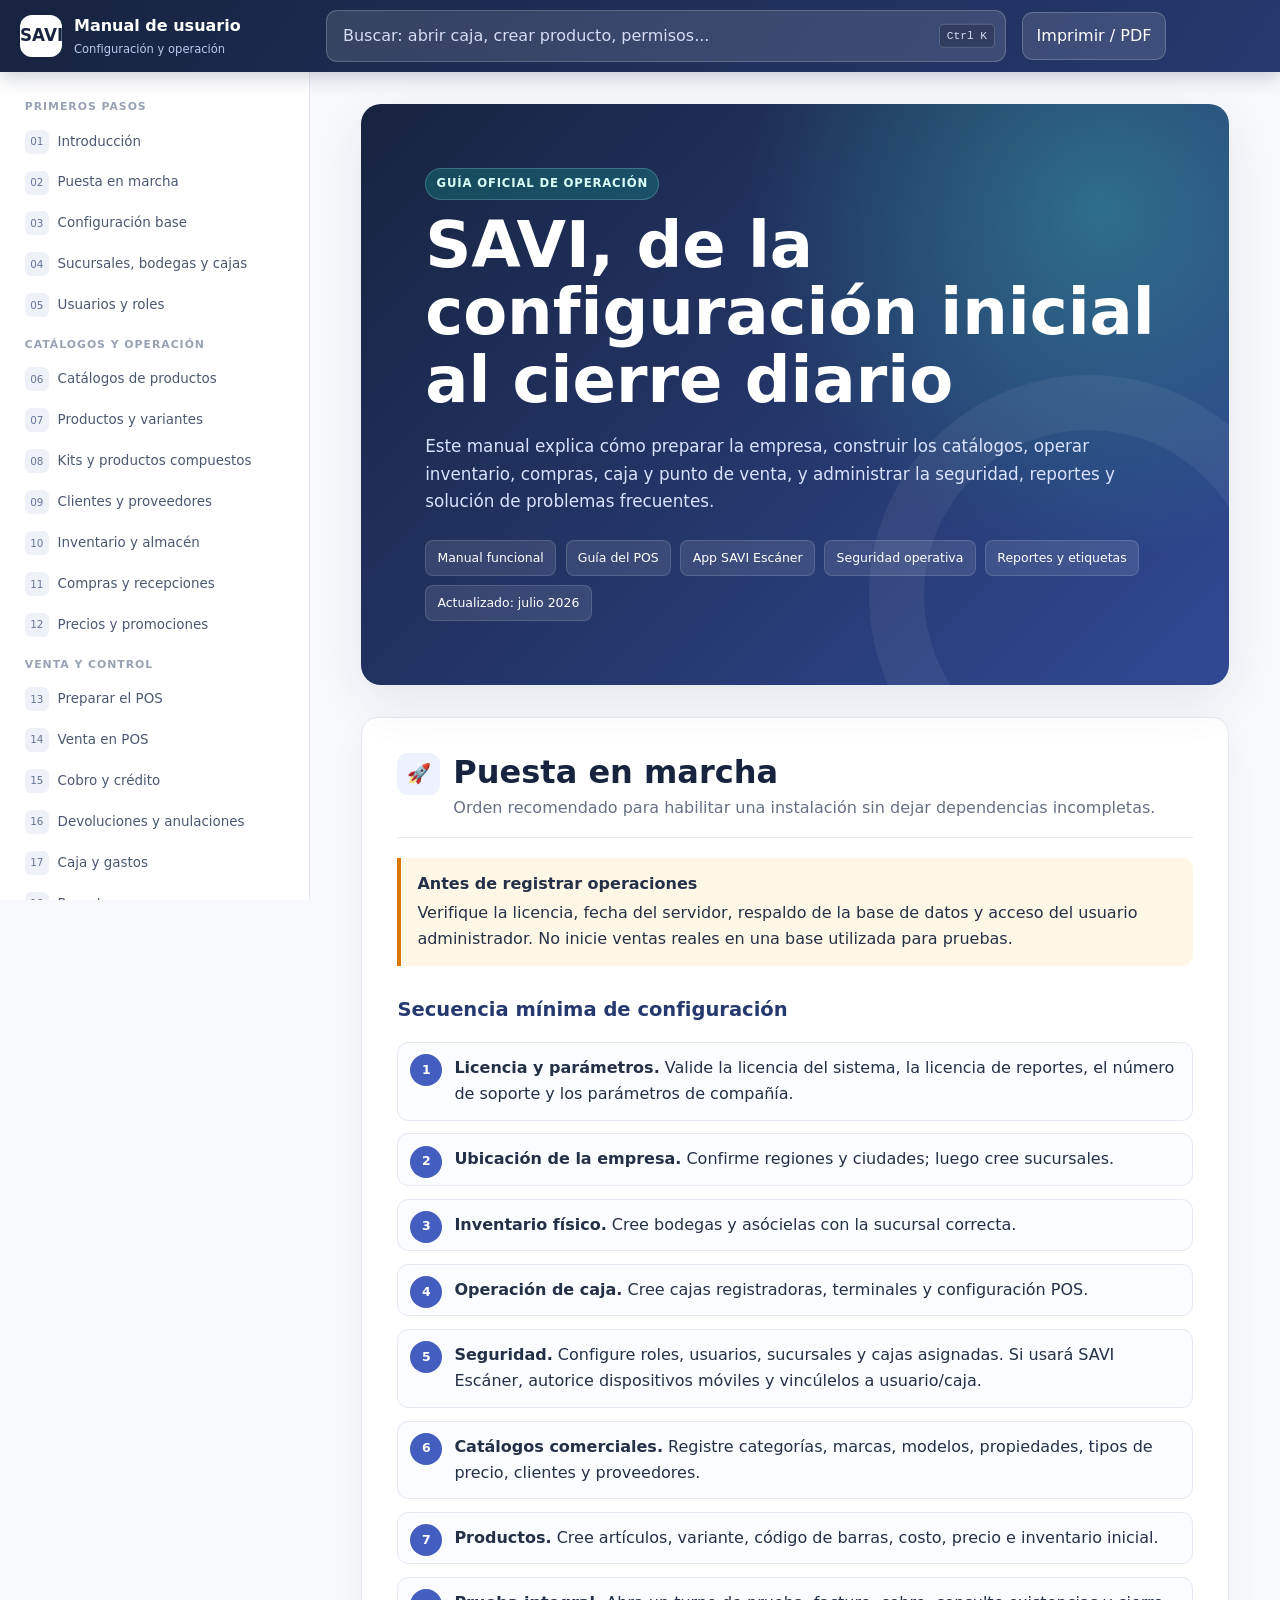
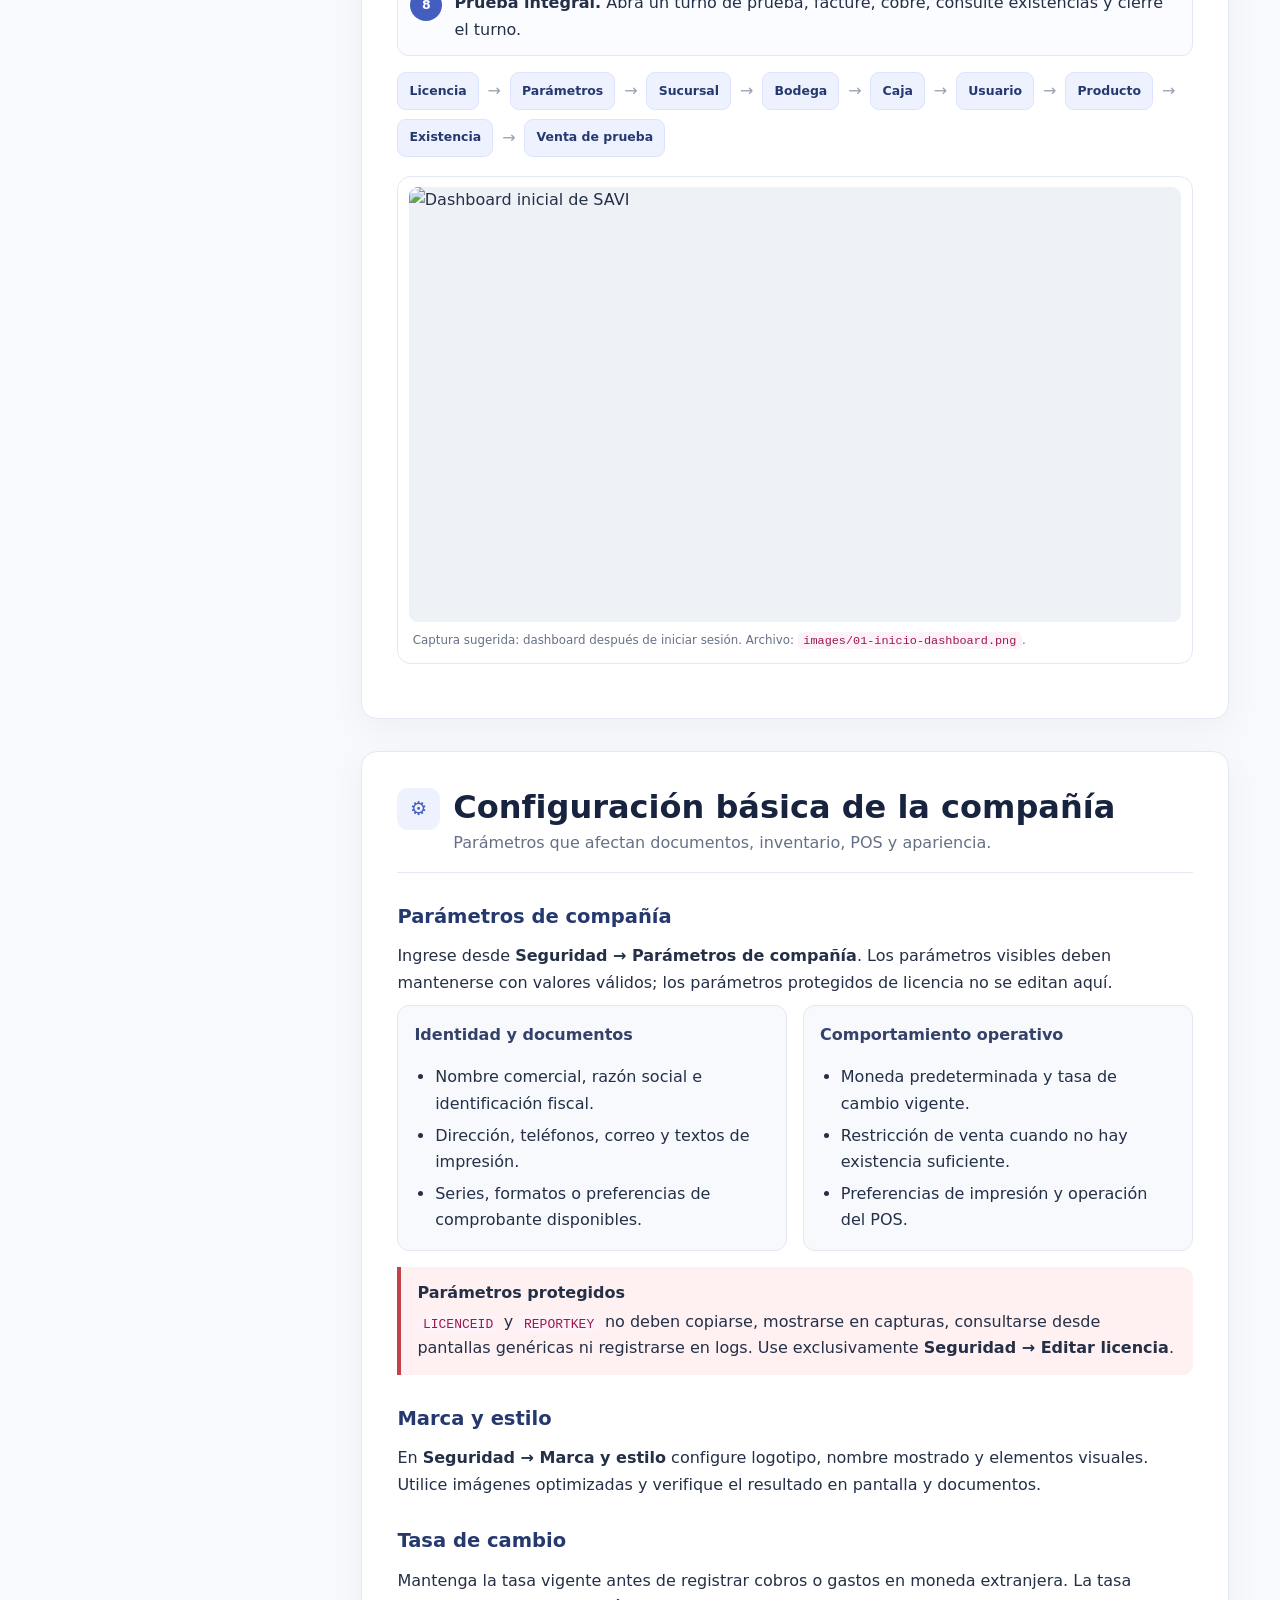
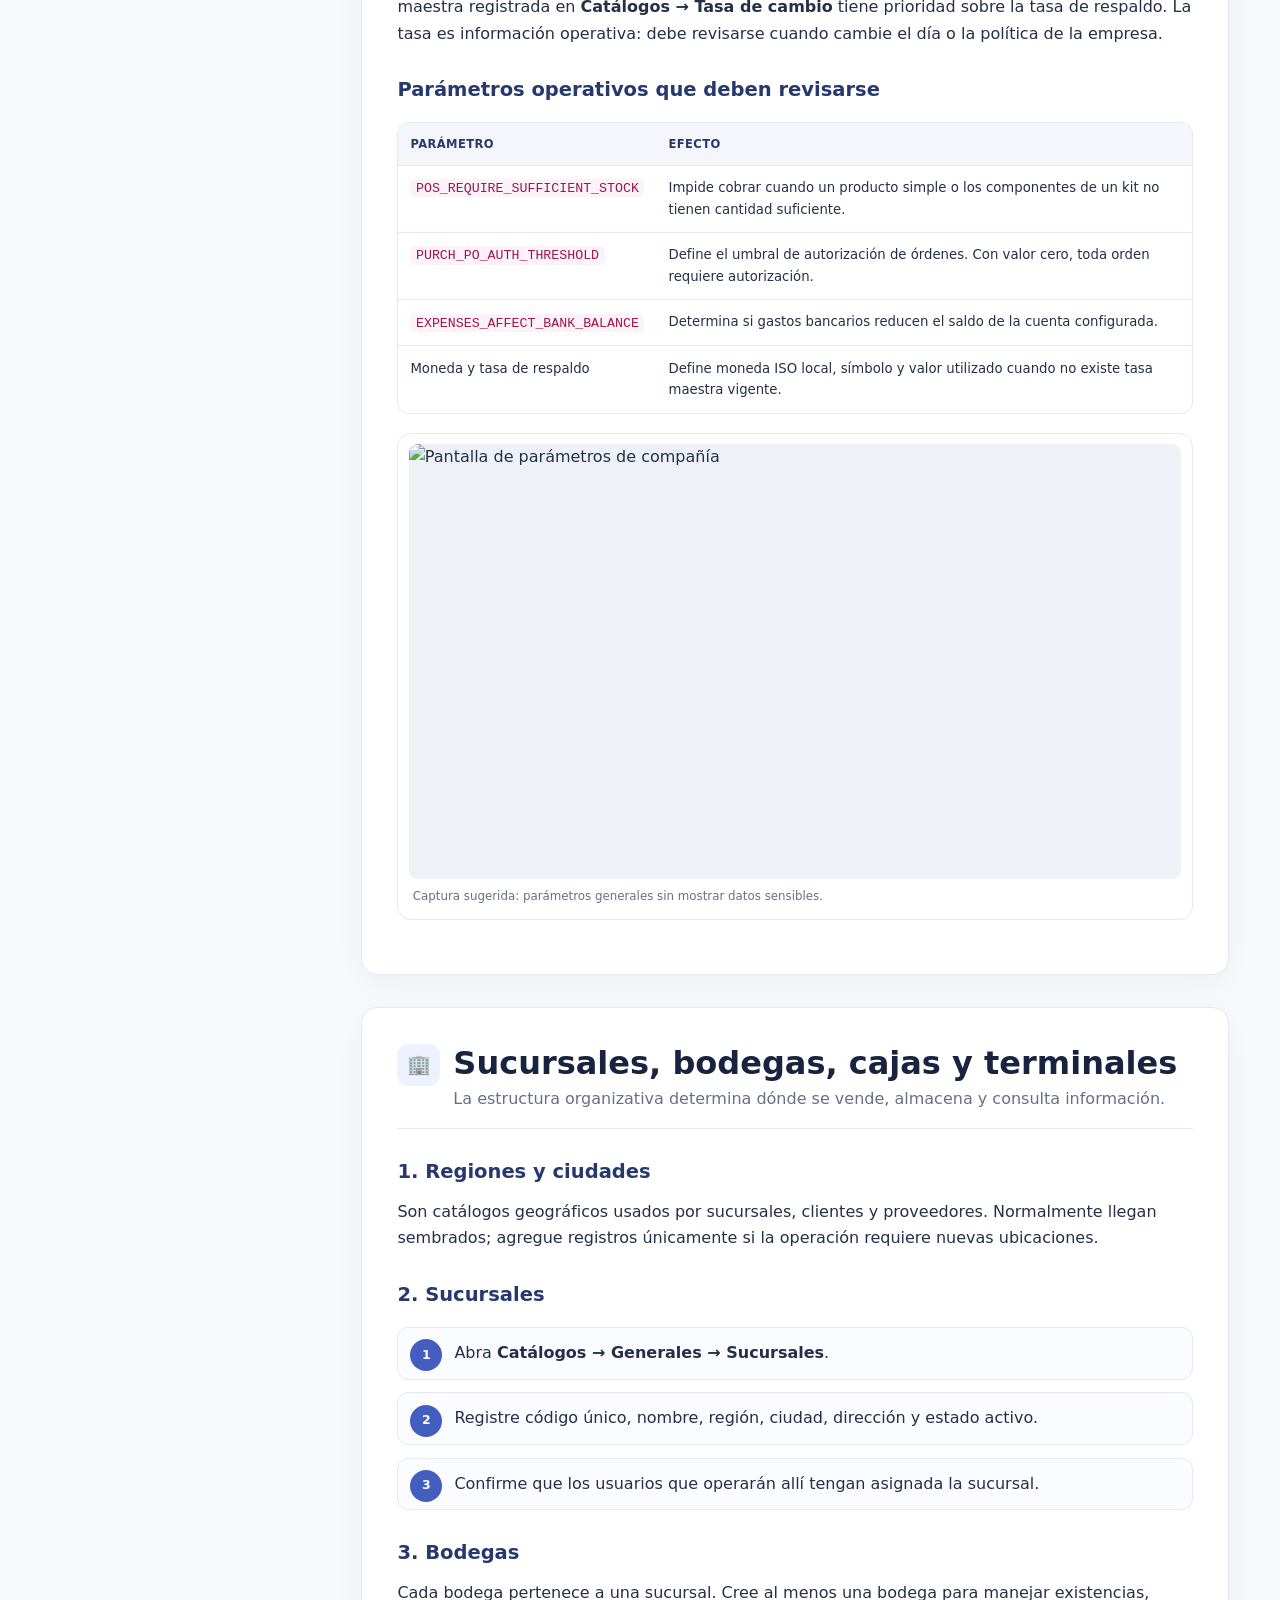
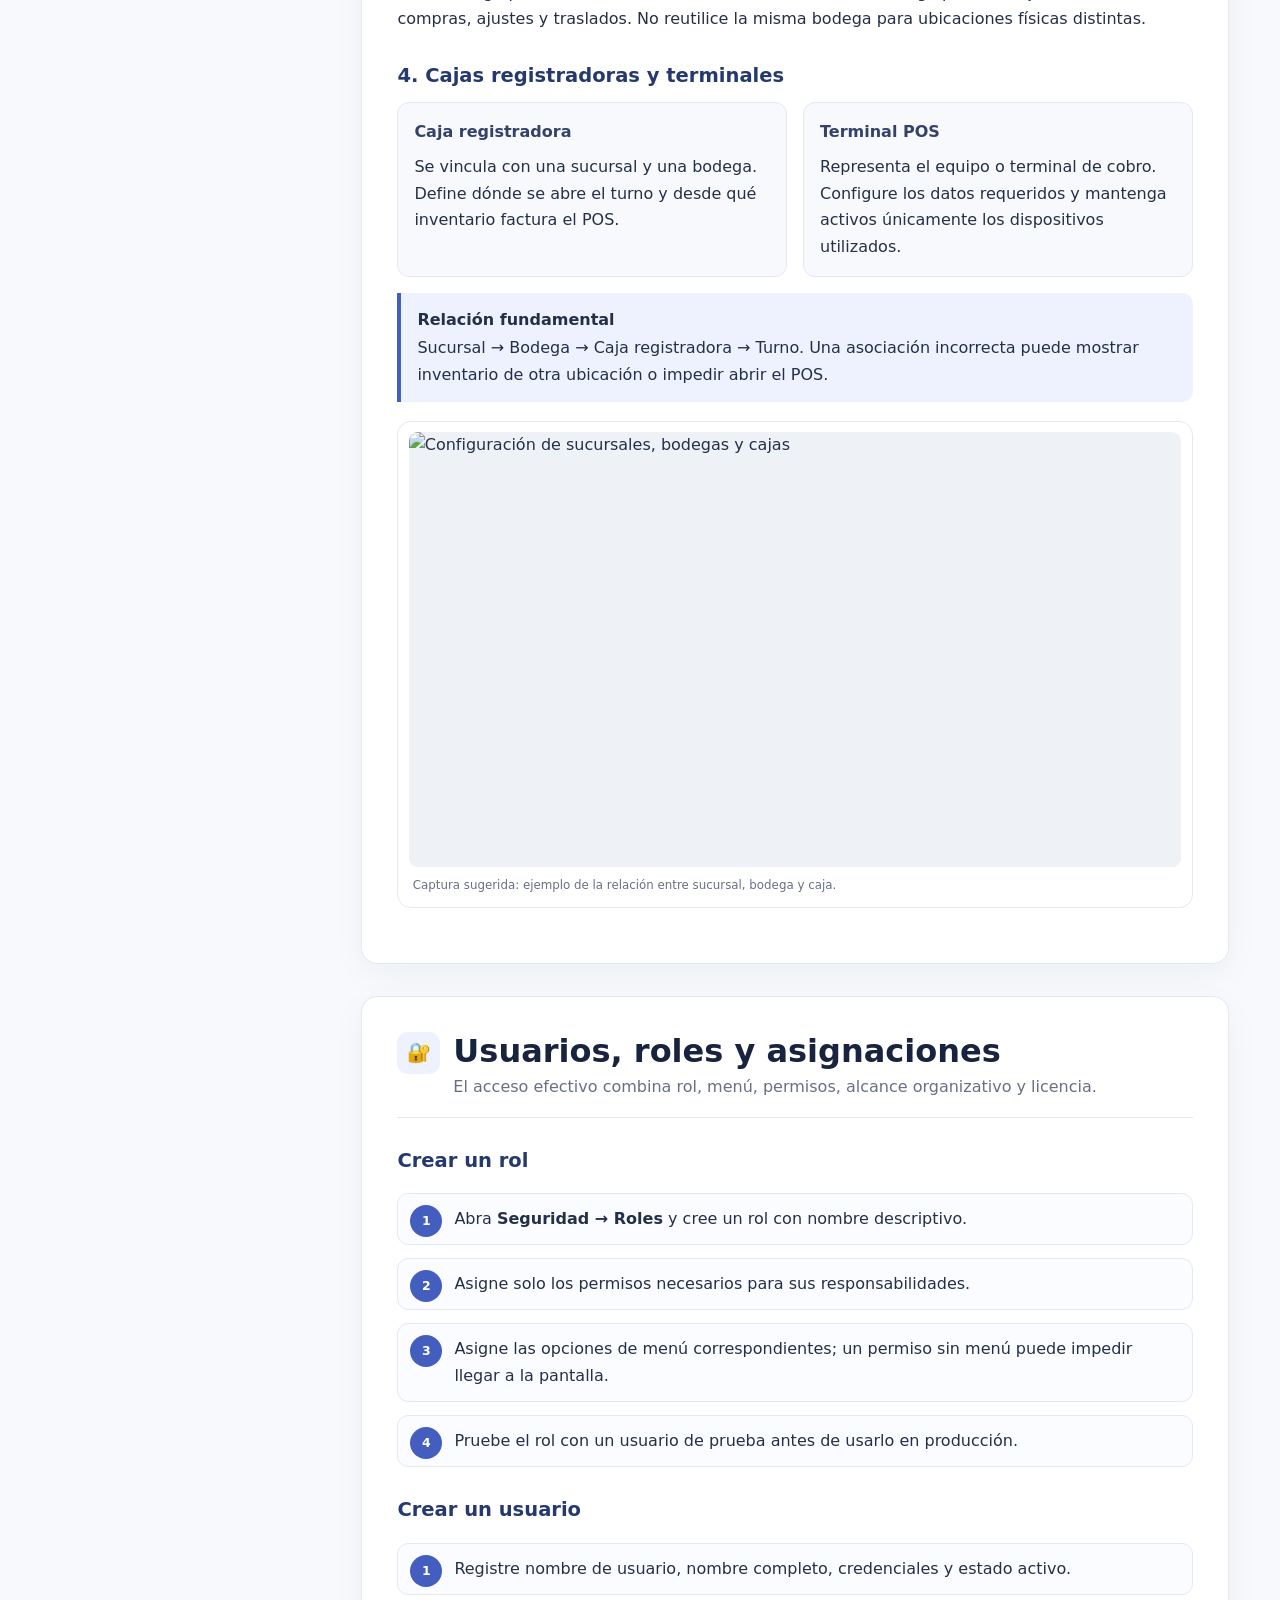
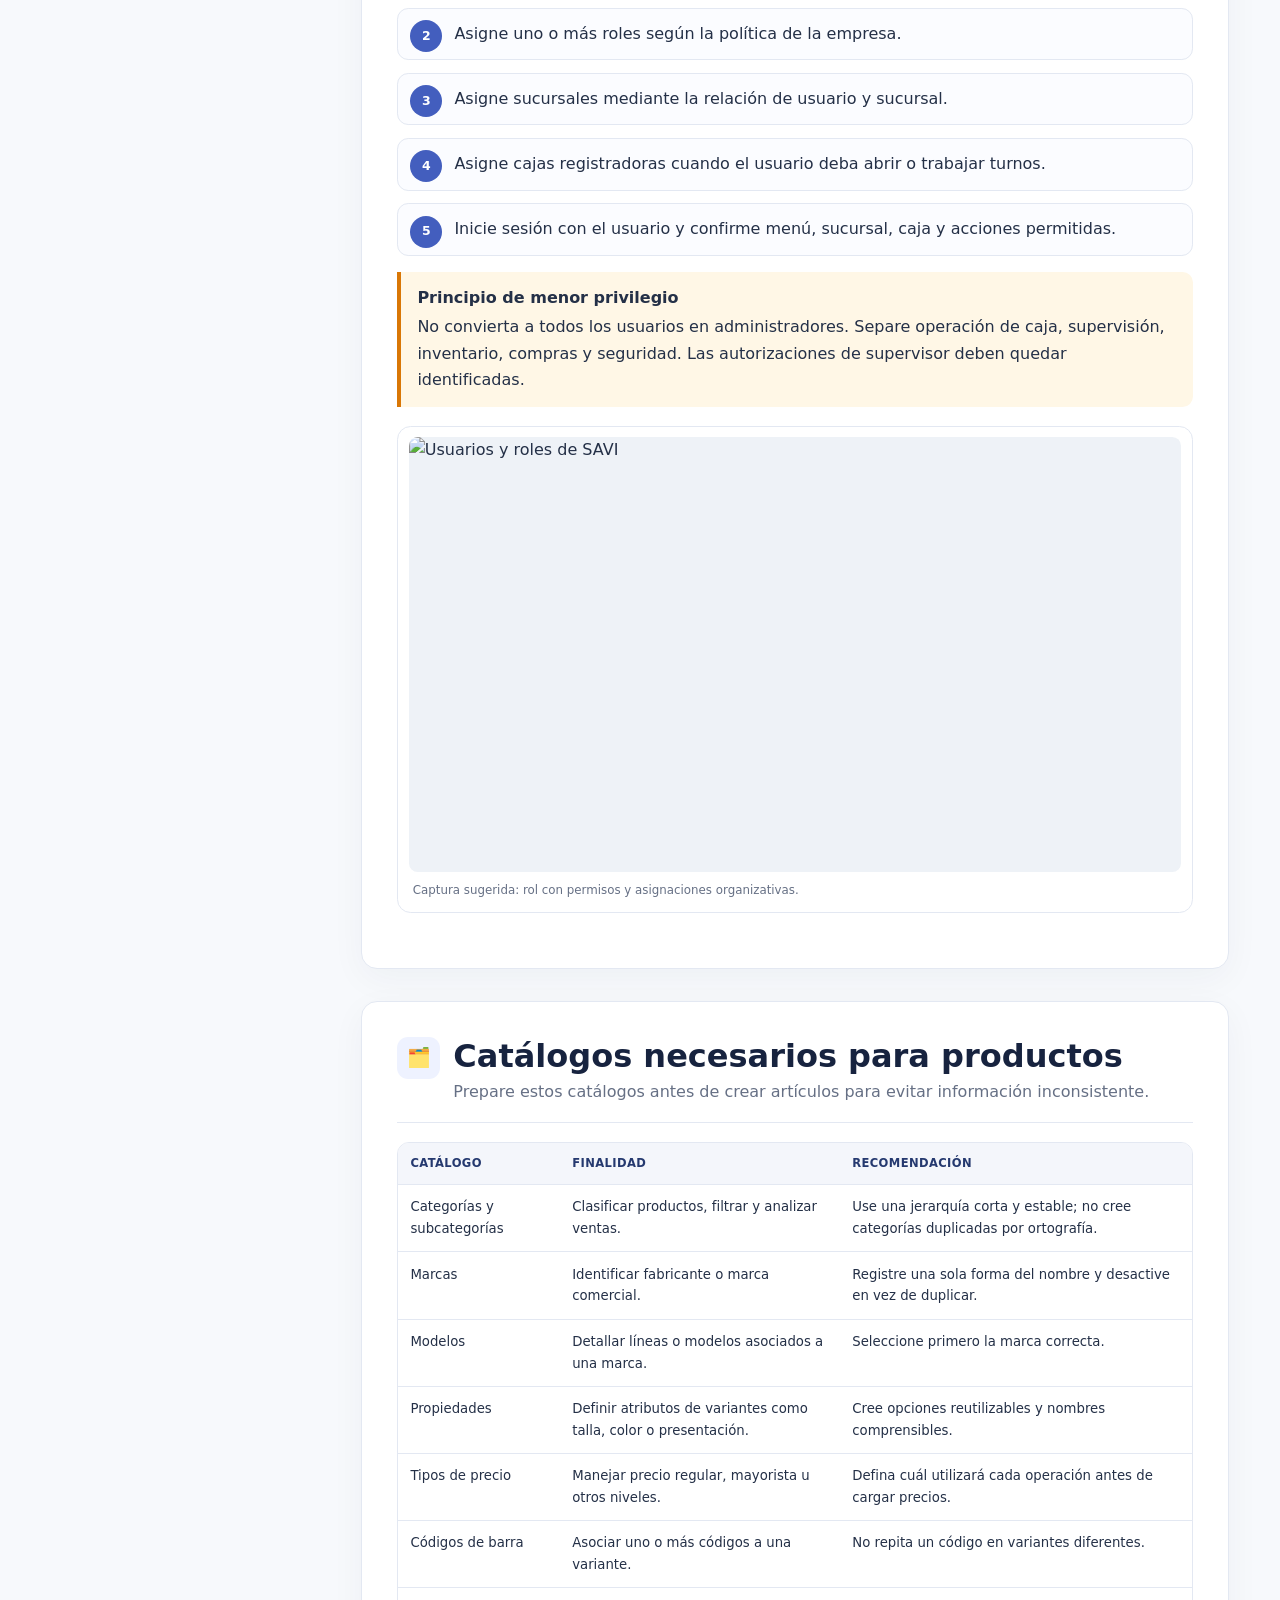
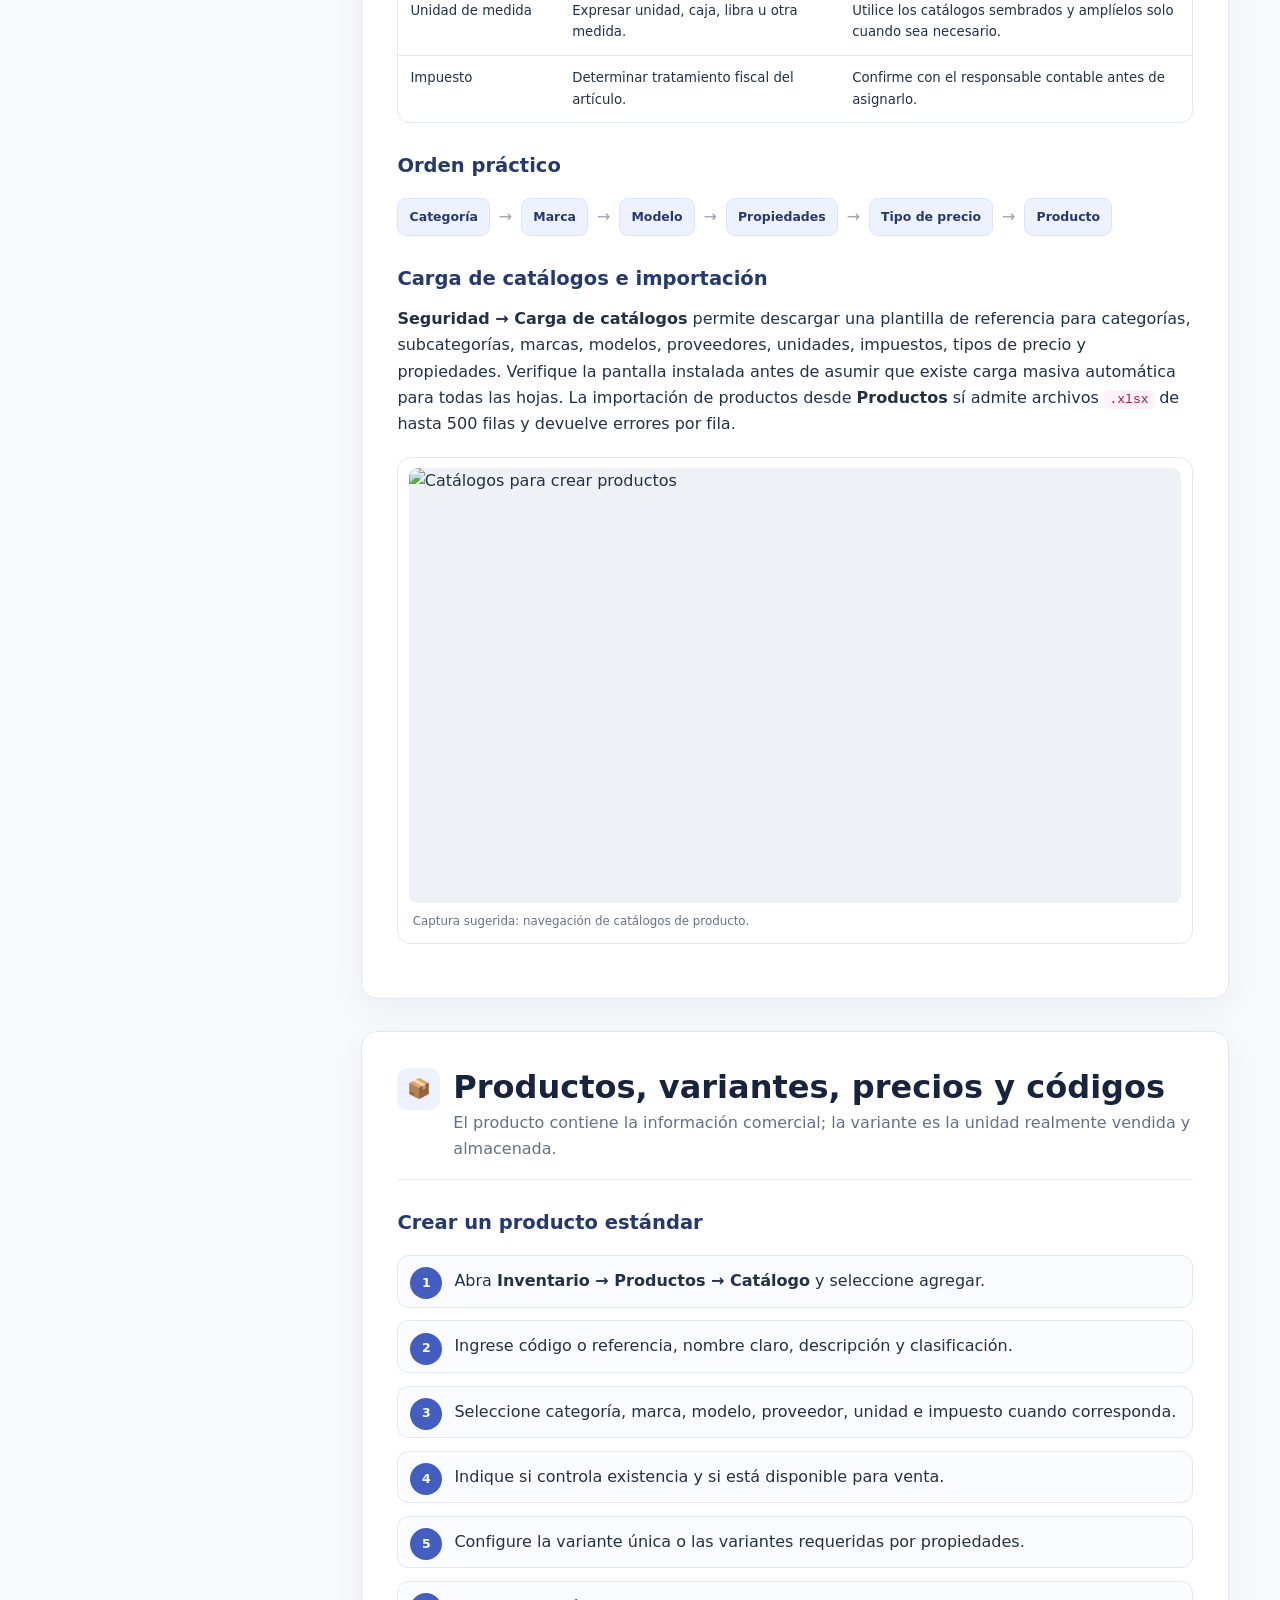
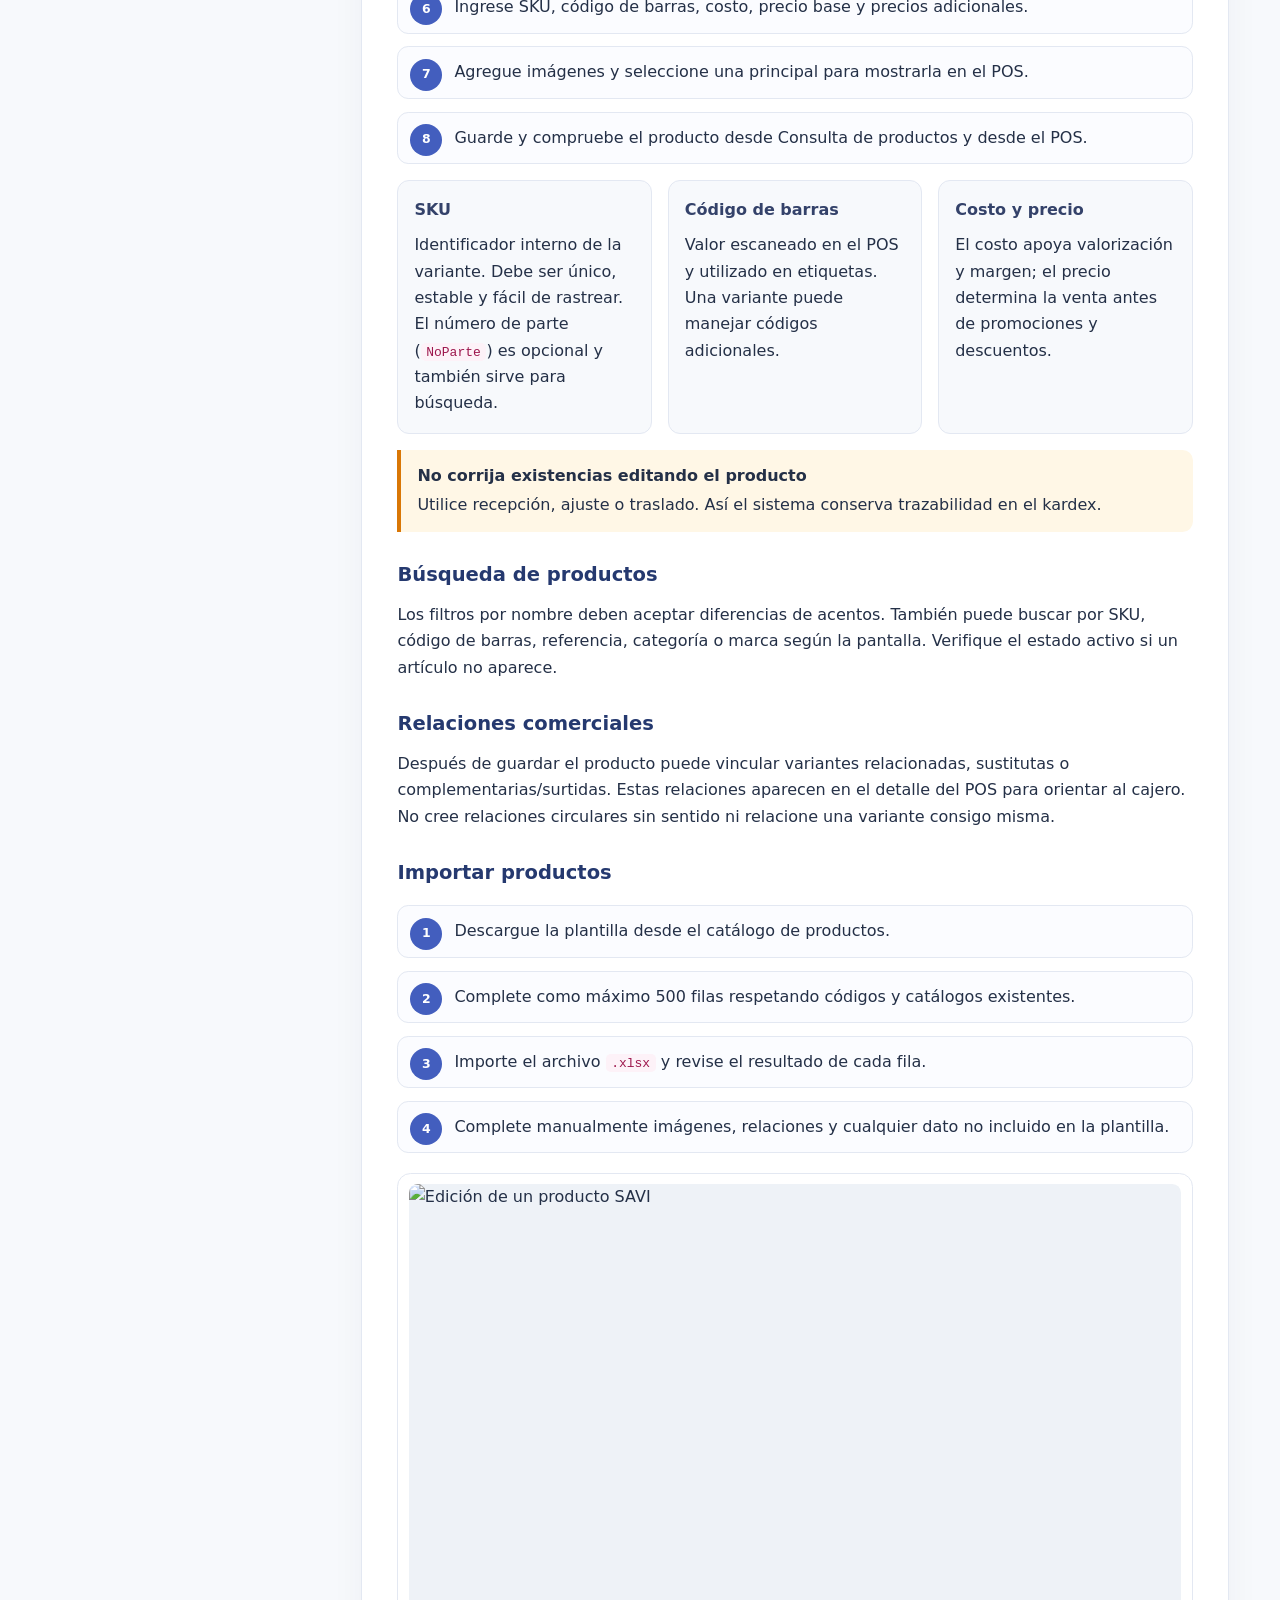
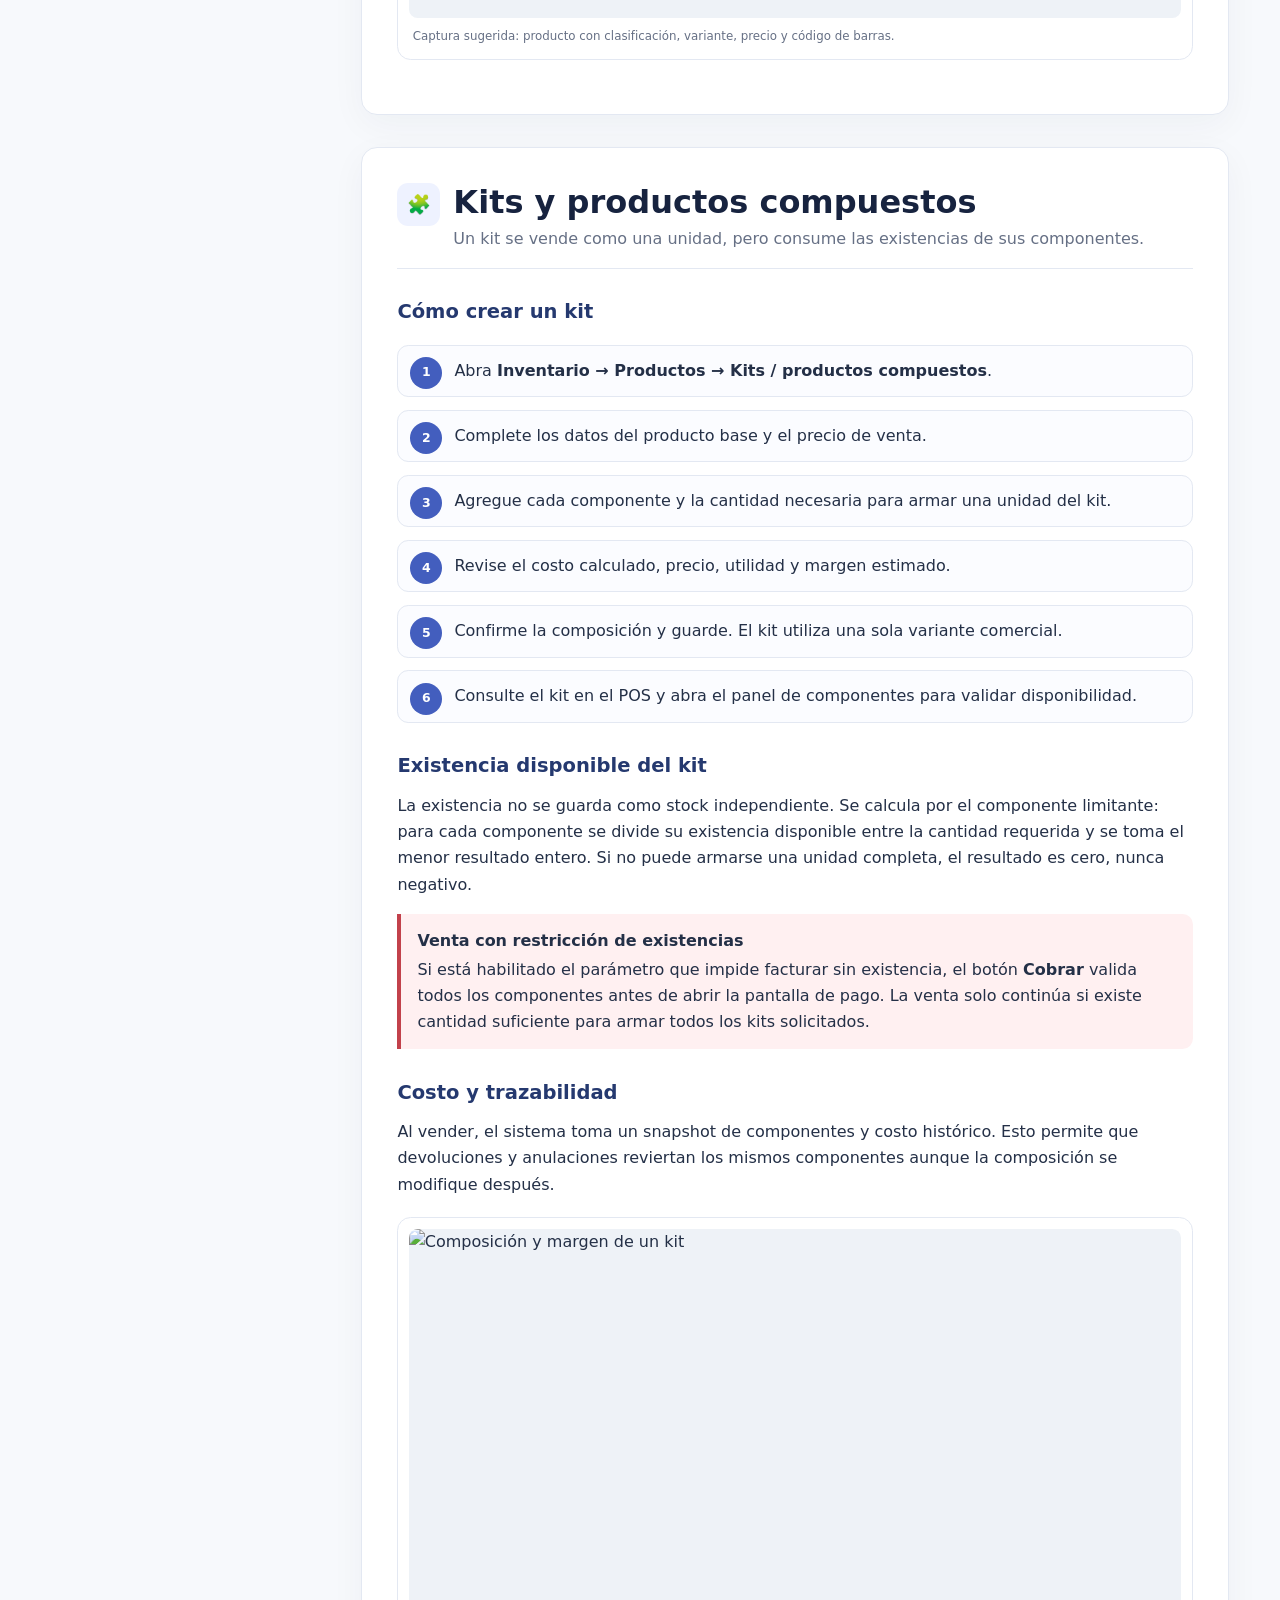
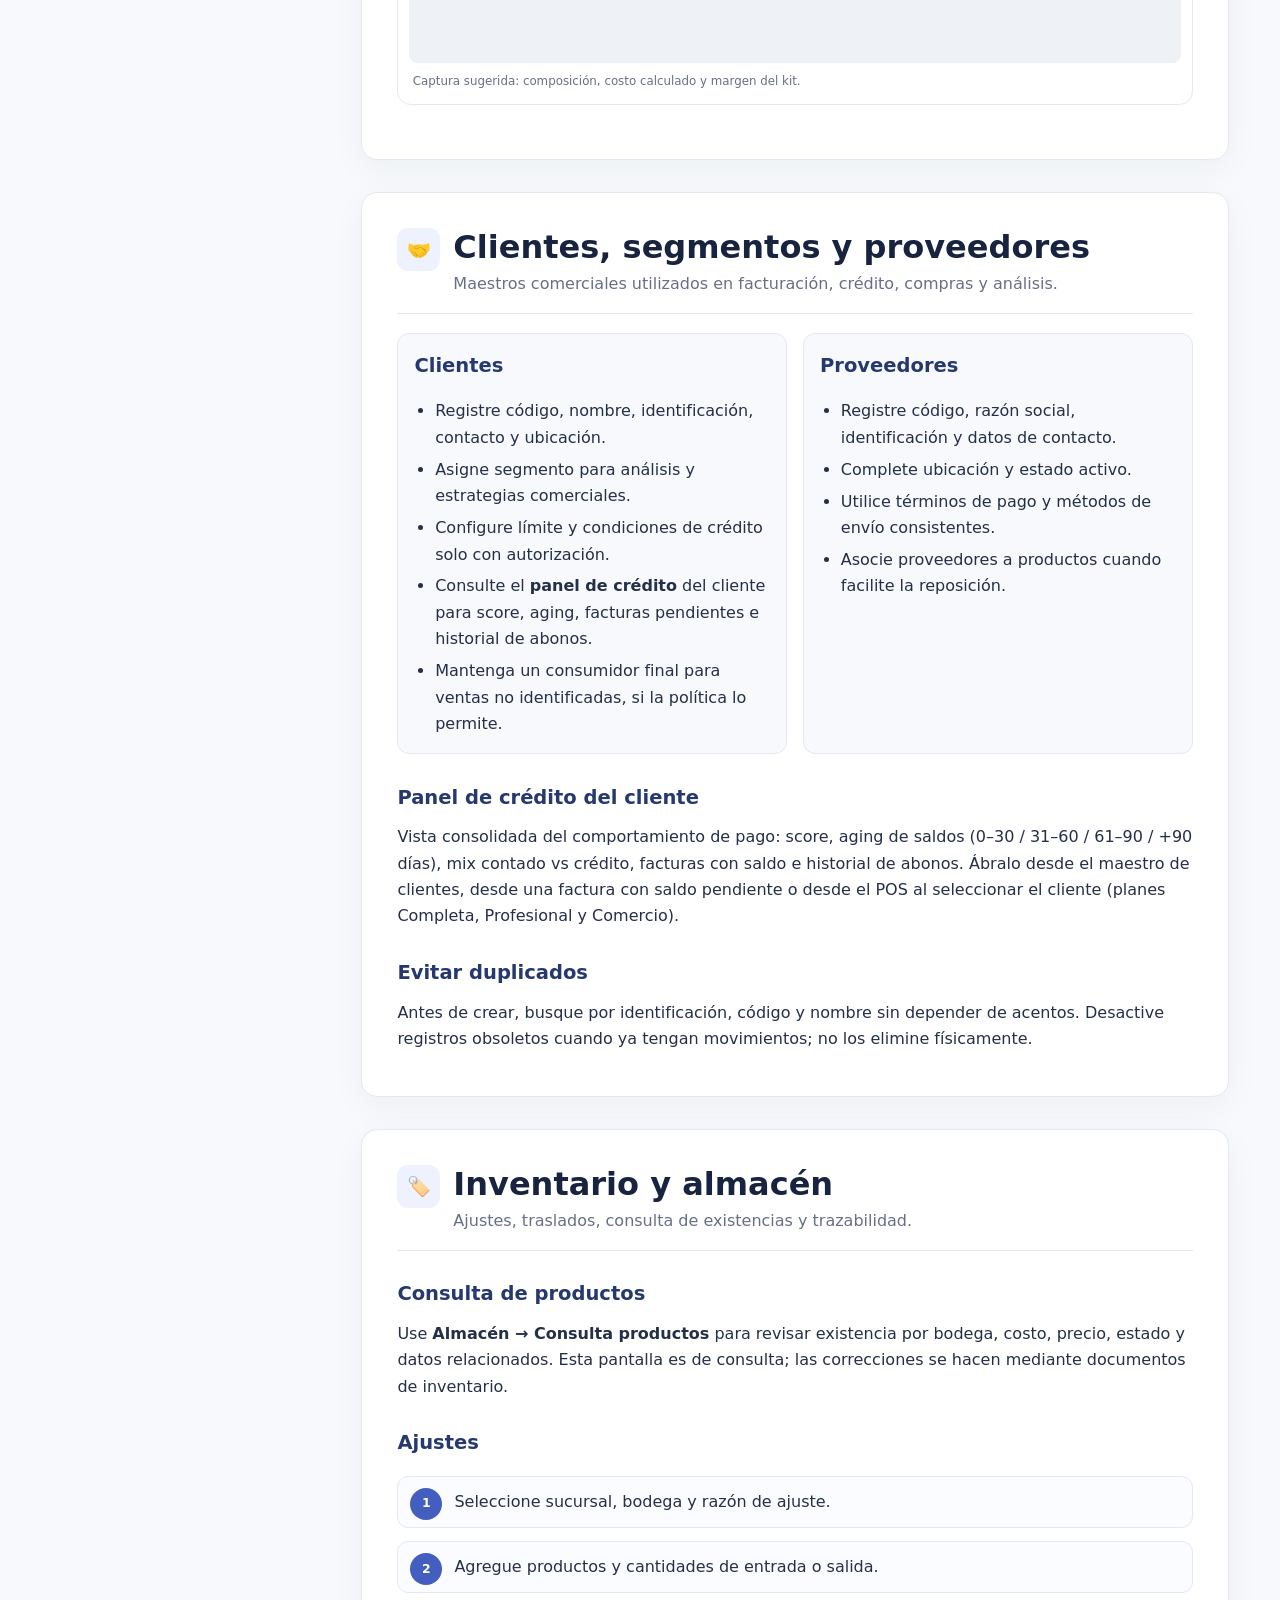
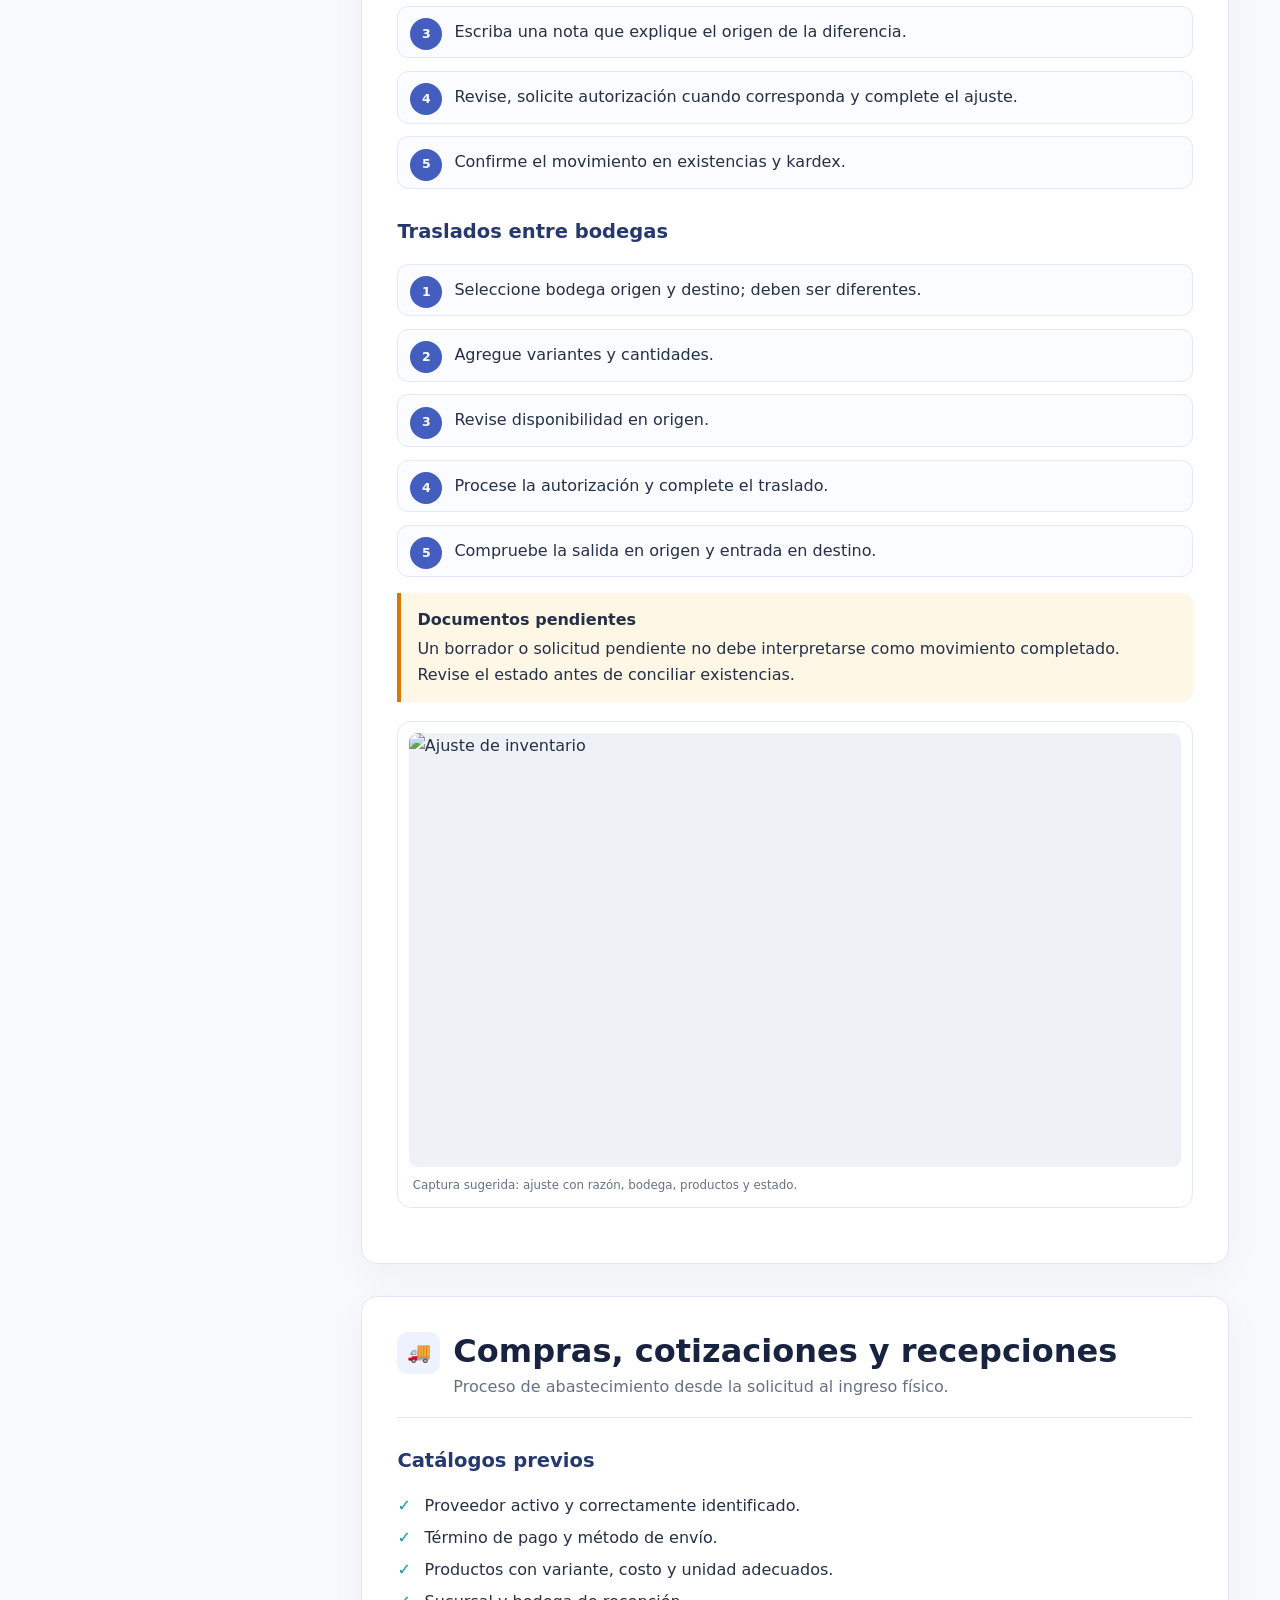
==== Help/index.html @ bc1acef1 "Add files via upload" ====
<!doctype html>
<html lang="es">
<head>
    <meta charset="utf-8">
    <meta name="viewport" content="width=device-width, initial-scale=1">
    <meta name="description" content="Manual de usuario del sistema SAVI">
    <title>Manual de usuario SAVI</title>
    <link rel="stylesheet" href="styles.css">
</head>
<body data-manual-mode="client">
    <header class="topbar">
        <button class="menu-toggle" id="menuToggle" type="button" aria-label="Abrir navegación">☰</button>
        <div class="brand">
            <span class="brand-mark">SAVI</span>
            <span class="brand-copy">
                <strong>Manual de usuario</strong>
                <small>Configuración y operación</small>
            </span>
        </div>
        <label class="search">
            <span class="sr-only"></span>
            <input id="manualSearch" type="search" placeholder="Buscar: abrir caja, crear producto, permisos..." autocomplete="off">
            <kbd>Ctrl K</kbd>
        </label>
        <button class="print-button" id="printManual" type="button">Imprimir / PDF</button>
    </header>

    <div class="layout">
        <aside class="sidebar" aria-label="Contenido del manual">
            <div class="sidebar-title">Primeros pasos</div>
            <a class="nav-link active" href="#inicio"><span class="number">01</span>Introducción</a>
            <a class="nav-link" href="#puesta-en-marcha"><span class="number">02</span>Puesta en marcha</a>
            <a class="nav-link" href="#configuracion-base"><span class="number">03</span>Configuración base</a>
            <a class="nav-link" href="#estructura-empresa"><span class="number">04</span>Sucursales, bodegas y cajas</a>
            <a class="nav-link" href="#seguridad-operativa"><span class="number">05</span>Usuarios y roles</a>

            <div class="sidebar-title">Catálogos y operación</div>
            <a class="nav-link" href="#catalogos-productos"><span class="number">06</span>Catálogos de productos</a>
            <a class="nav-link" href="#productos"><span class="number">07</span>Productos y variantes</a>
            <a class="nav-link" href="#kits"><span class="number">08</span>Kits y productos compuestos</a>
            <a class="nav-link" href="#clientes-proveedores"><span class="number">09</span>Clientes y proveedores</a>
            <a class="nav-link" href="#inventario"><span class="number">10</span>Inventario y almacén</a>
            <a class="nav-link" href="#compras"><span class="number">11</span>Compras y recepciones</a>
            <a class="nav-link" href="#precios-promociones"><span class="number">12</span>Precios y promociones</a>

            <div class="sidebar-title">Venta y control</div>
            <a class="nav-link" href="#pos-preparacion"><span class="number">13</span>Preparar el POS</a>
            <a class="nav-link" href="#pos-venta"><span class="number">14</span>Venta en POS</a>
            <a class="nav-link" href="#pos-cobro"><span class="number">15</span>Cobro y crédito</a>
            <a class="nav-link" href="#pos-posterior"><span class="number">16</span>Devoluciones y anulaciones</a>
            <a class="nav-link" href="#caja-gastos"><span class="number">17</span>Caja y gastos</a>
            <a class="nav-link" href="#reportes"><span class="number">18</span>Reportes</a>
            <a class="nav-link" href="#etiquetas"><span class="number">19</span>Etiquetas</a>
            <a class="nav-link" href="#app-escaner"><span class="number">20</span>App SAVI Escáner</a>
            <a class="nav-link" href="#rutinas"><span class="number">21</span>Rutinas recomendadas</a>
            <a class="nav-link" href="#problemas"><span class="number">22</span>Solución de problemas</a>

            <div class="technical-navigation">
                <div class="sidebar-title">Uso técnico</div>
                <a class="nav-link" href="#arquitectura"><span class="number">23</span>Arquitectura interna</a>
                <a class="nav-link" href="#base-datos"><span class="number">24</span>Base de datos</a>
                <a class="nav-link" href="#superusuario"><span class="number">25</span>Usuario técnico protegido</a>
                <a class="nav-link" href="#permisos"><span class="number">26</span>Permisos y licencias</a>
                <a class="nav-link" href="#reportes-tecnico"><span class="number">27</span>Motor de reportes</a>
                <a class="nav-link" href="#operacion-tecnica"><span class="number">28</span>Operación técnica</a>
            </div>
        </aside>

        <main class="content">
            <section class="hero" id="inicio">
                <span class="eyebrow">Guía oficial de operación</span>
                <h1>SAVI, de la configuración inicial al cierre diario</h1>
                <p>
                    Este manual explica cómo preparar la empresa, construir los catálogos,
                    operar inventario, compras, caja y punto de venta, y administrar la
                    seguridad, reportes y solución de problemas frecuentes.
                </p>
                <div class="hero-meta">
                    <span>Manual funcional</span>
                    <span>Guía del POS</span>
                    <span>App SAVI Escáner</span>
                    <span>Seguridad operativa</span>
                    <span>Reportes y etiquetas</span>
                    <span>Actualizado: julio 2026</span>
                </div>
            </section>

            <div class="search-empty" id="searchEmpty">
                <h2>Sin coincidencias</h2>
                <p>Pruebe con términos más generales, por ejemplo: producto, caja, venta o permiso.</p>
            </div>

            <section class="manual-section" id="puesta-en-marcha">
                <div class="section-heading">
                    <span class="section-icon">🚀</span>
                    <div>
                        <h2>Puesta en marcha</h2>
                        <p>Orden recomendado para habilitar una instalación sin dejar dependencias incompletas.</p>
                    </div>
                </div>

                <div class="callout warning">
                    <strong>Antes de registrar operaciones</strong>
                    Verifique la licencia, fecha del servidor, respaldo de la base de datos y acceso del usuario administrador.
                    No inicie ventas reales en una base utilizada para pruebas.
                </div>

                <h3>Secuencia mínima de configuración</h3>
                <ol class="step-list">
                    <li><strong>Licencia y parámetros.</strong> Valide la licencia del sistema, la licencia de reportes, el número de soporte y los parámetros de compañía.</li>
                    <li><strong>Ubicación de la empresa.</strong> Confirme regiones y ciudades; luego cree sucursales.</li>
                    <li><strong>Inventario físico.</strong> Cree bodegas y asócielas con la sucursal correcta.</li>
                    <li><strong>Operación de caja.</strong> Cree cajas registradoras, terminales y configuración POS.</li>
                    <li><strong>Seguridad.</strong> Configure roles, usuarios, sucursales y cajas asignadas. Si usará SAVI Escáner, autorice dispositivos móviles y vincúlelos a usuario/caja.</li>
                    <li><strong>Catálogos comerciales.</strong> Registre categorías, marcas, modelos, propiedades, tipos de precio, clientes y proveedores.</li>
                    <li><strong>Productos.</strong> Cree artículos, variante, código de barras, costo, precio e inventario inicial.</li>
                    <li><strong>Prueba integral.</strong> Abra un turno de prueba, facture, cobre, consulte existencias y cierre el turno.</li>
                </ol>

                <div class="flow" aria-label="Flujo de preparación">
                    <span>Licencia</span><i>→</i><span>Parámetros</span><i>→</i><span>Sucursal</span><i>→</i>
                    <span>Bodega</span><i>→</i><span>Caja</span><i>→</i><span>Usuario</span><i>→</i>
                    <span>Producto</span><i>→</i><span>Existencia</span><i>→</i><span>Venta de prueba</span>
                </div>

                <figure class="manual-shot">
                    <img src="images/01-inicio-dashboard.png" alt="Dashboard inicial de SAVI">
                    <figcaption>Captura sugerida: dashboard después de iniciar sesión. Archivo: <code>images/01-inicio-dashboard.png</code>.</figcaption>
                </figure>
            </section>

            <section class="manual-section" id="configuracion-base">
                <div class="section-heading">
                    <span class="section-icon">⚙️</span>
                    <div>
                        <h2>Configuración básica de la compañía</h2>
                        <p>Parámetros que afectan documentos, inventario, POS y apariencia.</p>
                    </div>
                </div>

                <h3>Parámetros de compañía</h3>
                <p>
                    Ingrese desde <strong>Seguridad → Parámetros de compañía</strong>. Los parámetros visibles
                    deben mantenerse con valores válidos; los parámetros protegidos de licencia no se editan aquí.
                </p>
                <div class="grid-2">
                    <article class="info-card">
                        <h4>Identidad y documentos</h4>
                        <ul>
                            <li>Nombre comercial, razón social e identificación fiscal.</li>
                            <li>Dirección, teléfonos, correo y textos de impresión.</li>
                            <li>Series, formatos o preferencias de comprobante disponibles.</li>
                        </ul>
                    </article>
                    <article class="info-card">
                        <h4>Comportamiento operativo</h4>
                        <ul>
                            <li>Moneda predeterminada y tasa de cambio vigente.</li>
                            <li>Restricción de venta cuando no hay existencia suficiente.</li>
                            <li>Preferencias de impresión y operación del POS.</li>
                        </ul>
                    </article>
                </div>

                <div class="callout danger">
                    <strong>Parámetros protegidos</strong>
                    <code>LICENCEID</code> y <code>REPORTKEY</code> no deben copiarse, mostrarse en capturas,
                    consultarse desde pantallas genéricas ni registrarse en logs. Use exclusivamente
                    <strong>Seguridad → Editar licencia</strong>.
                </div>

                <h3>Marca y estilo</h3>
                <p>
                    En <strong>Seguridad → Marca y estilo</strong> configure logotipo, nombre mostrado y
                    elementos visuales. Utilice imágenes optimizadas y verifique el resultado en pantalla y documentos.
                </p>

                <h3>Tasa de cambio</h3>
                <p>
                    Mantenga la tasa vigente antes de registrar cobros o gastos en moneda extranjera.
                    La tasa maestra registrada en <strong>Catálogos → Tasa de cambio</strong> tiene prioridad
                    sobre la tasa de respaldo. La tasa es información operativa: debe revisarse cuando cambie
                    el día o la política de la empresa.
                </p>

                <h3>Parámetros operativos que deben revisarse</h3>
                <div class="table-wrap">
                    <table>
                        <thead><tr><th>Parámetro</th><th>Efecto</th></tr></thead>
                        <tbody>
                            <tr><td><code>POS_REQUIRE_SUFFICIENT_STOCK</code></td><td>Impide cobrar cuando un producto simple o los componentes de un kit no tienen cantidad suficiente.</td></tr>
                            <tr><td><code>PURCH_PO_AUTH_THRESHOLD</code></td><td>Define el umbral de autorización de órdenes. Con valor cero, toda orden requiere autorización.</td></tr>
                            <tr><td><code>EXPENSES_AFFECT_BANK_BALANCE</code></td><td>Determina si gastos bancarios reducen el saldo de la cuenta configurada.</td></tr>
                            <tr><td>Moneda y tasa de respaldo</td><td>Define moneda ISO local, símbolo y valor utilizado cuando no existe tasa maestra vigente.</td></tr>
                        </tbody>
                    </table>
                </div>

                <figure class="manual-shot">
                    <img src="images/02-configuracion-parametros.png" alt="Pantalla de parámetros de compañía">
                    <figcaption>Captura sugerida: parámetros generales sin mostrar datos sensibles.</figcaption>
                </figure>
            </section>

            <section class="manual-section" id="estructura-empresa">
                <div class="section-heading">
                    <span class="section-icon">🏢</span>
                    <div>
                        <h2>Sucursales, bodegas, cajas y terminales</h2>
                        <p>La estructura organizativa determina dónde se vende, almacena y consulta información.</p>
                    </div>
                </div>

                <h3>1. Regiones y ciudades</h3>
                <p>
                    Son catálogos geográficos usados por sucursales, clientes y proveedores. Normalmente llegan
                    sembrados; agregue registros únicamente si la operación requiere nuevas ubicaciones.
                </p>

                <h3>2. Sucursales</h3>
                <ol class="step-list">
                    <li>Abra <strong>Catálogos → Generales → Sucursales</strong>.</li>
                    <li>Registre código único, nombre, región, ciudad, dirección y estado activo.</li>
                    <li>Confirme que los usuarios que operarán allí tengan asignada la sucursal.</li>
                </ol>

                <h3>3. Bodegas</h3>
                <p>
                    Cada bodega pertenece a una sucursal. Cree al menos una bodega para manejar existencias,
                    compras, ajustes y traslados. No reutilice la misma bodega para ubicaciones físicas distintas.
                </p>

                <h3>4. Cajas registradoras y terminales</h3>
                <div class="grid-2">
                    <article class="info-card">
                        <h4>Caja registradora</h4>
                        <p>Se vincula con una sucursal y una bodega. Define dónde se abre el turno y desde qué inventario factura el POS.</p>
                    </article>
                    <article class="info-card">
                        <h4>Terminal POS</h4>
                        <p>Representa el equipo o terminal de cobro. Configure los datos requeridos y mantenga activos únicamente los dispositivos utilizados.</p>
                    </article>
                </div>

                <div class="callout info">
                    <strong>Relación fundamental</strong>
                    Sucursal → Bodega → Caja registradora → Turno. Una asociación incorrecta puede mostrar
                    inventario de otra ubicación o impedir abrir el POS.
                </div>

                <figure class="manual-shot">
                    <img src="images/03-sucursales-bodegas-cajas.png" alt="Configuración de sucursales, bodegas y cajas">
                    <figcaption>Captura sugerida: ejemplo de la relación entre sucursal, bodega y caja.</figcaption>
                </figure>
            </section>

            <section class="manual-section" id="seguridad-operativa">
                <div class="section-heading">
                    <span class="section-icon">🔐</span>
                    <div>
                        <h2>Usuarios, roles y asignaciones</h2>
                        <p>El acceso efectivo combina rol, menú, permisos, alcance organizativo y licencia.</p>
                    </div>
                </div>

                <h3>Crear un rol</h3>
                <ol class="step-list">
                    <li>Abra <strong>Seguridad → Roles</strong> y cree un rol con nombre descriptivo.</li>
                    <li>Asigne solo los permisos necesarios para sus responsabilidades.</li>
                    <li>Asigne las opciones de menú correspondientes; un permiso sin menú puede impedir llegar a la pantalla.</li>
                    <li>Pruebe el rol con un usuario de prueba antes de usarlo en producción.</li>
                </ol>

                <h3>Crear un usuario</h3>
                <ol class="step-list">
                    <li>Registre nombre de usuario, nombre completo, credenciales y estado activo.</li>
                    <li>Asigne uno o más roles según la política de la empresa.</li>
                    <li>Asigne sucursales mediante la relación de usuario y sucursal.</li>
                    <li>Asigne cajas registradoras cuando el usuario deba abrir o trabajar turnos.</li>
                    <li>Inicie sesión con el usuario y confirme menú, sucursal, caja y acciones permitidas.</li>
                </ol>

                <div class="callout warning">
                    <strong>Principio de menor privilegio</strong>
                    No convierta a todos los usuarios en administradores. Separe operación de caja, supervisión,
                    inventario, compras y seguridad. Las autorizaciones de supervisor deben quedar identificadas.
                </div>

                <figure class="manual-shot">
                    <img src="images/04-usuarios-roles.png" alt="Usuarios y roles de SAVI">
                    <figcaption>Captura sugerida: rol con permisos y asignaciones organizativas.</figcaption>
                </figure>
            </section>

            <section class="manual-section" id="catalogos-productos">
                <div class="section-heading">
                    <span class="section-icon">🗂️</span>
                    <div>
                        <h2>Catálogos necesarios para productos</h2>
                        <p>Prepare estos catálogos antes de crear artículos para evitar información inconsistente.</p>
                    </div>
                </div>

                <div class="table-wrap">
                    <table>
                        <thead><tr><th>Catálogo</th><th>Finalidad</th><th>Recomendación</th></tr></thead>
                        <tbody>
                            <tr><td>Categorías y subcategorías</td><td>Clasificar productos, filtrar y analizar ventas.</td><td>Use una jerarquía corta y estable; no cree categorías duplicadas por ortografía.</td></tr>
                            <tr><td>Marcas</td><td>Identificar fabricante o marca comercial.</td><td>Registre una sola forma del nombre y desactive en vez de duplicar.</td></tr>
                            <tr><td>Modelos</td><td>Detallar líneas o modelos asociados a una marca.</td><td>Seleccione primero la marca correcta.</td></tr>
                            <tr><td>Propiedades</td><td>Definir atributos de variantes como talla, color o presentación.</td><td>Cree opciones reutilizables y nombres comprensibles.</td></tr>
                            <tr><td>Tipos de precio</td><td>Manejar precio regular, mayorista u otros niveles.</td><td>Defina cuál utilizará cada operación antes de cargar precios.</td></tr>
                            <tr><td>Códigos de barra</td><td>Asociar uno o más códigos a una variante.</td><td>No repita un código en variantes diferentes.</td></tr>
                            <tr><td>Unidad de medida</td><td>Expresar unidad, caja, libra u otra medida.</td><td>Utilice los catálogos sembrados y amplíelos solo cuando sea necesario.</td></tr>
                            <tr><td>Impuesto</td><td>Determinar tratamiento fiscal del artículo.</td><td>Confirme con el responsable contable antes de asignarlo.</td></tr>
                        </tbody>
                    </table>
                </div>

                <h3>Orden práctico</h3>
                <div class="flow">
                    <span>Categoría</span><i>→</i><span>Marca</span><i>→</i><span>Modelo</span><i>→</i>
                    <span>Propiedades</span><i>→</i><span>Tipo de precio</span><i>→</i><span>Producto</span>
                </div>

                <h3>Carga de catálogos e importación</h3>
                <p>
                    <strong>Seguridad → Carga de catálogos</strong> permite descargar una plantilla de referencia
                    para categorías, subcategorías, marcas, modelos, proveedores, unidades, impuestos, tipos de
                    precio y propiedades. Verifique la pantalla instalada antes de asumir que existe carga masiva
                    automática para todas las hojas. La importación de productos desde <strong>Productos</strong>
                    sí admite archivos <code>.xlsx</code> de hasta 500 filas y devuelve errores por fila.
                </p>

                <figure class="manual-shot">
                    <img src="images/05-catalogos-producto.png" alt="Catálogos para crear productos">
                    <figcaption>Captura sugerida: navegación de catálogos de producto.</figcaption>
                </figure>
            </section>

            <section class="manual-section" id="productos">
                <div class="section-heading">
                    <span class="section-icon">📦</span>
                    <div>
                        <h2>Productos, variantes, precios y códigos</h2>
                        <p>El producto contiene la información comercial; la variante es la unidad realmente vendida y almacenada.</p>
                    </div>
                </div>

                <h3>Crear un producto estándar</h3>
                <ol class="step-list">
                    <li>Abra <strong>Inventario → Productos → Catálogo</strong> y seleccione agregar.</li>
                    <li>Ingrese código o referencia, nombre claro, descripción y clasificación.</li>
                    <li>Seleccione categoría, marca, modelo, proveedor, unidad e impuesto cuando corresponda.</li>
                    <li>Indique si controla existencia y si está disponible para venta.</li>
                    <li>Configure la variante única o las variantes requeridas por propiedades.</li>
                    <li>Ingrese SKU, código de barras, costo, precio base y precios adicionales.</li>
                    <li>Agregue imágenes y seleccione una principal para mostrarla en el POS.</li>
                    <li>Guarde y compruebe el producto desde Consulta de productos y desde el POS.</li>
                </ol>

                <div class="grid-3">
                    <article class="info-card">
                        <h4>SKU</h4>
                        <p>Identificador interno de la variante. Debe ser único, estable y fácil de rastrear. El número de parte (<code>NoParte</code>) es opcional y también sirve para búsqueda.</p>
                    </article>
                    <article class="info-card">
                        <h4>Código de barras</h4>
                        <p>Valor escaneado en el POS y utilizado en etiquetas. Una variante puede manejar códigos adicionales.</p>
                    </article>
                    <article class="info-card">
                        <h4>Costo y precio</h4>
                        <p>El costo apoya valorización y margen; el precio determina la venta antes de promociones y descuentos.</p>
                    </article>
                </div>

                <div class="callout warning">
                    <strong>No corrija existencias editando el producto</strong>
                    Utilice recepción, ajuste o traslado. Así el sistema conserva trazabilidad en el kardex.
                </div>

                <h3>Búsqueda de productos</h3>
                <p>
                    Los filtros por nombre deben aceptar diferencias de acentos. También puede buscar por SKU,
                    código de barras, referencia, categoría o marca según la pantalla. Verifique el estado activo
                    si un artículo no aparece.
                </p>

                <h3>Relaciones comerciales</h3>
                <p>
                    Después de guardar el producto puede vincular variantes relacionadas, sustitutas o
                    complementarias/surtidas. Estas relaciones aparecen en el detalle del POS para orientar al
                    cajero. No cree relaciones circulares sin sentido ni relacione una variante consigo misma.
                </p>

                <h3>Importar productos</h3>
                <ol class="step-list">
                    <li>Descargue la plantilla desde el catálogo de productos.</li>
                    <li>Complete como máximo 500 filas respetando códigos y catálogos existentes.</li>
                    <li>Importe el archivo <code>.xlsx</code> y revise el resultado de cada fila.</li>
                    <li>Complete manualmente imágenes, relaciones y cualquier dato no incluido en la plantilla.</li>
                </ol>

                <figure class="manual-shot">
                    <img src="images/06-producto-edicion.png" alt="Edición de un producto SAVI">
                    <figcaption>Captura sugerida: producto con clasificación, variante, precio y código de barras.</figcaption>
                </figure>
            </section>

            <section class="manual-section" id="kits">
                <div class="section-heading">
                    <span class="section-icon">🧩</span>
                    <div>
                        <h2>Kits y productos compuestos</h2>
                        <p>Un kit se vende como una unidad, pero consume las existencias de sus componentes.</p>
                    </div>
                </div>

                <h3>Cómo crear un kit</h3>
                <ol class="step-list">
                    <li>Abra <strong>Inventario → Productos → Kits / productos compuestos</strong>.</li>
                    <li>Complete los datos del producto base y el precio de venta.</li>
                    <li>Agregue cada componente y la cantidad necesaria para armar una unidad del kit.</li>
                    <li>Revise el costo calculado, precio, utilidad y margen estimado.</li>
                    <li>Confirme la composición y guarde. El kit utiliza una sola variante comercial.</li>
                    <li>Consulte el kit en el POS y abra el panel de componentes para validar disponibilidad.</li>
                </ol>

                <h3>Existencia disponible del kit</h3>
                <p>
                    La existencia no se guarda como stock independiente. Se calcula por el componente limitante:
                    para cada componente se divide su existencia disponible entre la cantidad requerida y se toma
                    el menor resultado entero. Si no puede armarse una unidad completa, el resultado es cero, nunca negativo.
                </p>

                <div class="callout danger">
                    <strong>Venta con restricción de existencias</strong>
                    Si está habilitado el parámetro que impide facturar sin existencia, el botón <strong>Cobrar</strong>
                    valida todos los componentes antes de abrir la pantalla de pago. La venta solo continúa si existe
                    cantidad suficiente para armar todos los kits solicitados.
                </div>

                <h3>Costo y trazabilidad</h3>
                <p>
                    Al vender, el sistema toma un snapshot de componentes y costo histórico. Esto permite que
                    devoluciones y anulaciones reviertan los mismos componentes aunque la composición se modifique después.
                </p>

                <figure class="manual-shot">
                    <img src="images/07-kit-composicion.png" alt="Composición y margen de un kit">
                    <figcaption>Captura sugerida: composición, costo calculado y margen del kit.</figcaption>
                </figure>
            </section>

            <section class="manual-section" id="clientes-proveedores">
                <div class="section-heading">
                    <span class="section-icon">🤝</span>
                    <div>
                        <h2>Clientes, segmentos y proveedores</h2>
                        <p>Maestros comerciales utilizados en facturación, crédito, compras y análisis.</p>
                    </div>
                </div>

                <div class="grid-2">
                    <article class="info-card">
                        <h3>Clientes</h3>
                        <ul>
                            <li>Registre código, nombre, identificación, contacto y ubicación.</li>
                            <li>Asigne segmento para análisis y estrategias comerciales.</li>
                            <li>Configure límite y condiciones de crédito solo con autorización.</li>
                            <li>Consulte el <strong>panel de crédito</strong> del cliente para score, aging, facturas pendientes e historial de abonos.</li>
                            <li>Mantenga un consumidor final para ventas no identificadas, si la política lo permite.</li>
                        </ul>
                    </article>
                    <article class="info-card">
                        <h3>Proveedores</h3>
                        <ul>
                            <li>Registre código, razón social, identificación y datos de contacto.</li>
                            <li>Complete ubicación y estado activo.</li>
                            <li>Utilice términos de pago y métodos de envío consistentes.</li>
                            <li>Asocie proveedores a productos cuando facilite la reposición.</li>
                        </ul>
                    </article>
                </div>

                <h3>Panel de crédito del cliente</h3>
                <p>
                    Vista consolidada del comportamiento de pago: score, aging de saldos (0–30 / 31–60 / 61–90 / +90 días),
                    mix contado vs crédito, facturas con saldo e historial de abonos. Ábralo desde el maestro de
                    clientes, desde una factura con saldo pendiente o desde el POS al seleccionar el cliente
                    (planes Completa, Profesional y Comercio).
                </p>

                <h3>Evitar duplicados</h3>
                <p>
                    Antes de crear, busque por identificación, código y nombre sin depender de acentos.
                    Desactive registros obsoletos cuando ya tengan movimientos; no los elimine físicamente.
                </p>
            </section>

            <section class="manual-section" id="inventario">
                <div class="section-heading">
                    <span class="section-icon">🏷️</span>
                    <div>
                        <h2>Inventario y almacén</h2>
                        <p>Ajustes, traslados, consulta de existencias y trazabilidad.</p>
                    </div>
                </div>

                <h3>Consulta de productos</h3>
                <p>
                    Use <strong>Almacén → Consulta productos</strong> para revisar existencia por bodega,
                    costo, precio, estado y datos relacionados. Esta pantalla es de consulta; las correcciones
                    se hacen mediante documentos de inventario.
                </p>

                <h3>Ajustes</h3>
                <ol class="step-list">
                    <li>Seleccione sucursal, bodega y razón de ajuste.</li>
                    <li>Agregue productos y cantidades de entrada o salida.</li>
                    <li>Escriba una nota que explique el origen de la diferencia.</li>
                    <li>Revise, solicite autorización cuando corresponda y complete el ajuste.</li>
                    <li>Confirme el movimiento en existencias y kardex.</li>
                </ol>

                <h3>Traslados entre bodegas</h3>
                <ol class="step-list">
                    <li>Seleccione bodega origen y destino; deben ser diferentes.</li>
                    <li>Agregue variantes y cantidades.</li>
                    <li>Revise disponibilidad en origen.</li>
                    <li>Procese la autorización y complete el traslado.</li>
                    <li>Compruebe la salida en origen y entrada en destino.</li>
                </ol>

                <div class="callout warning">
                    <strong>Documentos pendientes</strong>
                    Un borrador o solicitud pendiente no debe interpretarse como movimiento completado.
                    Revise el estado antes de conciliar existencias.
                </div>

                <figure class="manual-shot">
                    <img src="images/08-ajuste-inventario.png" alt="Ajuste de inventario">
                    <figcaption>Captura sugerida: ajuste con razón, bodega, productos y estado.</figcaption>
                </figure>
            </section>

            <section class="manual-section" id="compras">
                <div class="section-heading">
                    <span class="section-icon">🚚</span>
                    <div>
                        <h2>Compras, cotizaciones y recepciones</h2>
                        <p>Proceso de abastecimiento desde la solicitud al ingreso físico.</p>
                    </div>
                </div>

                <h3>Catálogos previos</h3>
                <ul class="checklist">
                    <li>Proveedor activo y correctamente identificado.</li>
                    <li>Término de pago y método de envío.</li>
                    <li>Productos con variante, costo y unidad adecuados.</li>
                    <li>Sucursal y bodega de recepción.</li>
                </ul>

                <h3>Flujo recomendado</h3>
                <div class="flow">
                    <span>Cotización de proveedor</span><i>→</i><span>Orden de compra</span><i>→</i>
                    <span>Autorización</span><i>→</i><span>Recepción</span><i>→</i><span>Existencia y kardex</span>
                </div>

                <ol class="step-list">
                    <li>Cree una cotización cuando deba comparar condiciones o precios.</li>
                    <li>Genere la orden con proveedor, bodega, moneda, fechas, productos y cantidades.</li>
                    <li>Revise costos, impuestos, totales, término de pago y envío.</li>
                    <li>Autorice la orden conforme al rol y procedimiento interno.</li>
                    <li>Al recibir, registre únicamente cantidades físicamente verificadas.</li>
                    <li>Confirme la recepción para que actualice inventario y costo según las reglas del sistema.</li>
                </ol>

                <div class="callout info">
                    <strong>Recepción parcial</strong>
                    Una orden puede conservar cantidades pendientes. Use el reporte de órdenes y recepciones
                    para comparar solicitado, recibido y pendiente.
                </div>

                <h3>Estados que debe distinguir</h3>
                <p>
                    Una cotización no afecta inventario. Una orden en borrador o pendiente tampoco. Una recepción
                    guardada como borrador no incrementa stock: el movimiento se materializa al confirmarla.
                    Las órdenes pueden avanzar por borrador, pendiente, autorizada, parcial, cerrada o anulada.
                </p>

                <figure class="manual-shot">
                    <img src="images/09-orden-compra.png" alt="Orden de compra SAVI">
                    <figcaption>Captura sugerida: orden con proveedor, bodega, líneas, costos y estado.</figcaption>
                </figure>
            </section>

            <section class="manual-section" id="precios-promociones">
                <div class="section-heading">
                    <span class="section-icon">💲</span>
                    <div>
                        <h2>Precios, promociones y reglas de descuento</h2>
                        <p>Herramientas comerciales que modifican el importe sin perder control ni trazabilidad.</p>
                    </div>
                </div>

                <h3>Hojas de precio</h3>
                <p>
                    Utilice hojas de trabajo para preparar cambios de precio antes de activarlos. Revise vigencia,
                    estado, productos afectados y auditoría. No mezcle cambios sin relación en una misma hoja.
                </p>

                <h3>Descuentos y regalías</h3>
                <div class="grid-2">
                    <article class="info-card">
                        <h4>Descuento</h4>
                        <p>Reduce precio o importe según alcance, condición y vigencia. Verifique topes y prioridad cuando coincidan varias reglas.</p>
                    </article>
                    <article class="info-card">
                        <h4>Regalía</h4>
                        <p>Entrega una cantidad o producto de beneficio cuando se cumple la condición configurada.</p>
                    </article>
                </div>

                <h3>Reglas de descuento y autorización</h3>
                <p>
                    Las reglas de seguridad pueden limitar el descuento manual y exigir supervisor.
                    El POS registra quién solicitó y quién autorizó. Nunca comparta credenciales para aprobar.
                </p>

                <ul class="checklist">
                    <li>Defina fechas y horas de vigencia.</li>
                    <li>Confirme sucursales, productos o categorías incluidas.</li>
                    <li>Pruebe casos dentro y fuera de la condición.</li>
                    <li>Revise margen y costo antes de activar.</li>
                    <li>Desactive promociones vencidas o reemplazadas.</li>
                </ul>

                <figure class="manual-shot">
                    <img src="images/10-promociones.png" alt="Configuración de promociones SAVI">
                    <figcaption>Captura sugerida: promoción con vigencia, alcance, condición y beneficio.</figcaption>
                </figure>
            </section>

            <section class="manual-section" id="pos-preparacion">
                <div class="section-heading">
                    <span class="section-icon">🧾</span>
                    <div>
                        <h2>Preparar el Punto de Venta</h2>
                        <p>Requisitos y apertura correcta antes de facturar.</p>
                    </div>
                </div>

                <h3>Requisitos del cajero</h3>
                <ul class="checklist">
                    <li>Usuario activo con permiso para POS.</li>
                    <li>Sucursal y caja registradora asignadas.</li>
                    <li>Caja vinculada a la bodega correcta.</li>
                    <li>Formas de pago, denominaciones y terminales configuradas.</li>
                    <li>Tasa de cambio vigente si se reciben monedas extranjeras.</li>
                    <li>Productos activos, con precio y código de barras.</li>
                    <li>Si usará la app <strong>SAVI Escáner</strong>, el dispositivo debe estar autorizado y vinculado a usuario y caja.</li>
                </ul>

                <h3>Apertura del turno</h3>
                <ol class="step-list">
                    <li>Abra <strong>Facturación → Punto de Venta</strong>.</li>
                    <li>Seleccione o confirme la caja asignada.</li>
                    <li>Ingrese fondo inicial y conteo por denominaciones si está habilitado.</li>
                    <li>Solicite autorización de supervisor si la configuración lo exige.</li>
                    <li>Confirme la apertura y verifique que el POS muestre el turno activo.</li>
                </ol>

                <div class="callout danger">
                    <strong>Un turno por operación</strong>
                    No utilice credenciales de otro cajero ni continúe con una caja o turno incorrectos.
                    Las ventas, pagos, movimientos y cierre quedan vinculados al turno.
                </div>

                <figure class="manual-shot">
                    <img src="images/11-pos-apertura.png" alt="Apertura de turno POS">
                    <figcaption>Captura sugerida: apertura con fondo, denominaciones y autorización.</figcaption>
                </figure>
            </section>

            <section class="manual-section" id="pos-venta">
                <div class="section-heading">
                    <span class="section-icon">🛒</span>
                    <div>
                        <h2>Registrar una venta en el POS</h2>
                        <p>Desde la búsqueda del producto hasta la validación previa al cobro.</p>
                    </div>
                </div>

                <h3>Agregar artículos</h3>
                <ol class="step-list">
                    <li>Escanee el código de barras o busque por descripción, SKU, número de parte o referencia.</li>
                    <li>Seleccione el resultado correcto y agréguelo al carrito.</li>
                    <li>Use los controles más y menos para modificar cantidad.</li>
                    <li>Abra el icono de información para consultar precio, existencia, relacionados, surtidos y sustitutos.</li>
                    <li>En kits, despliegue el panel de componentes y revise la disponibilidad calculada.</li>
                    <li>También puede recibir códigos en tiempo real desde la app SAVI Escáner (envío directo o lote desde su carrito local).</li>
                </ol>

                <h3>Cliente y tipo de venta</h3>
                <p>
                    Seleccione el cliente antes del cobro cuando la factura deba identificarlo o sea a crédito.
                    Revise límite, saldo y condición de crédito. Para venta de contado sin identificación utilice
                    el cliente genérico definido por la empresa.
                </p>

                <h3>Descuentos y promociones</h3>
                <p>
                    Las promociones vigentes se calculan según sus reglas. Un descuento manual puede estar limitado
                    por porcentaje o requerir autorización. Compruebe el importe final y el motivo antes de continuar.
                </p>

                <h3>Botón Cobrar</h3>
                <p>
                    Al pulsarlo, el sistema valida el carrito antes de mostrar formas de pago. Si la empresa restringe
                    ventas sin existencia, valida artículos normales y todos los componentes de kits. Corrija cantidades
                    o reponga inventario cuando se muestre un faltante.
                </p>

                <div class="grid-2">
                    <figure class="manual-shot">
                        <img src="images/12-pos-busqueda-carrito.png" alt="Búsqueda y carrito POS">
                        <figcaption>Búsqueda, selección y cantidades del carrito.</figcaption>
                    </figure>
                    <figure class="manual-shot">
                        <img src="images/13-pos-detalle-producto.png" alt="Detalle del producto POS">
                        <figcaption>Detalle, relaciones y componentes de kit.</figcaption>
                    </figure>
                </div>
            </section>

            <section class="manual-section" id="pos-cobro">
                <div class="section-heading">
                    <span class="section-icon">💳</span>
                    <div>
                        <h2>Cobro, formas de pago y crédito</h2>
                        <p>Complete el pago con importes verificables y sin duplicar registros.</p>
                    </div>
                </div>

                <h3>Agregar pagos</h3>
                <ol class="step-list">
                    <li>Seleccione forma de pago y moneda.</li>
                    <li>Ingrese el monto o use <strong>Exacto</strong> para completar el saldo.</li>
                    <li>Registre referencia, banco, terminal o voucher cuando corresponda.</li>
                    <li>Pulse el botón de agregar pago y verifique la lista acumulada.</li>
                    <li>Combine formas de pago si el cliente utiliza pago mixto.</li>
                    <li>Confirme únicamente cuando el total aplicado cubra el importe requerido.</li>
                </ol>

                <h3>Venta a crédito</h3>
                <p>
                    Requiere cliente identificado y autorización conforme a límites y permisos. El saldo queda en
                    cartera y se refleja en el panel de crédito y reporte de antigüedad.
                </p>

                <h3>Panel de crédito del cliente</h3>
                <p>
                    Antes de cobrar a crédito o al dar seguimiento a un cliente, abra el panel de crédito para ver
                    score de pago, aging de saldos, mix contado/crédito, facturas pendientes e historial de abonos.
                    Desde ahí también puede iniciar un abono. El acceso está disponible en planes Completa,
                    Profesional y Comercio.
                </p>

                <h3>Pagos y abonos posteriores</h3>
                <ol class="step-list">
                    <li>Abra <strong>Pagos / Abonos</strong> desde el POS o el panel de crédito.</li>
                    <li>Busque por cliente, fechas o número de factura.</li>
                    <li>Seleccione una factura con saldo pendiente.</li>
                    <li>Agregue una o varias formas de pago y revise el saldo resultante.</li>
                    <li>Confirme e imprima el recibo. El abono nunca debe superar el saldo.</li>
                </ol>

                <h3>Antes de finalizar</h3>
                <ul class="checklist">
                    <li>Cliente y tipo de venta correctos.</li>
                    <li>Artículos, cantidades, precios y descuentos revisados.</li>
                    <li>Forma de pago y moneda coinciden con lo recibido.</li>
                    <li>Referencias y vouchers capturados.</li>
                    <li>Cambio a entregar confirmado.</li>
                </ul>

                <figure class="manual-shot">
                    <img src="images/14-pos-cobro.png" alt="Modal de cobro POS">
                    <figcaption>Captura sugerida: grupo Exacto/Agregar, formas de pago y saldo.</figcaption>
                </figure>
            </section>

            <section class="manual-section" id="pos-posterior">
                <div class="section-heading">
                    <span class="section-icon">↩️</span>
                    <div>
                        <h2>Facturas, devoluciones y anulaciones</h2>
                        <p>Operaciones posteriores que deben conservar la trazabilidad original.</p>
                    </div>
                </div>

                <h3>Facturas en espera</h3>
                <p>
                    Use la función de estacionar o dejar en espera cuando la venta deba retomarse. Al recuperarla,
                    verifique nuevamente cliente, precios, promociones, existencia y turno.
                </p>

                <h3>Cotizaciones de venta</h3>
                <p>
                    Una cotización no descuenta inventario ni congela necesariamente precios. Puede crearla desde el
                    carrito del POS o desde la app <strong>SAVI Escáner</strong> (modo carrito local → Crear cotización).
                    El documento queda listado en cotizaciones (número <code>COT-…</code>) y puede recuperarse en el POS
                    para convertirlo en factura. Al cargarla se revalidan vigencia, artículos, precios, promociones y
                    existencias. Cuando se convierte queda marcada para evitar reutilización. Las cotizaciones
                    anuladas o ya convertidas no deben cargarse nuevamente. Requiere licencia de cotizaciones
                    (Completa, Profesional, Comercio) y, en la app, un usuario asignado al dispositivo.
                </p>

                <h3>Devolución</h3>
                <ol class="step-list">
                    <li>Localice la factura original.</li>
                    <li>Seleccione las líneas y cantidades realmente devueltas.</li>
                    <li>Registre tipo, motivo y forma de reembolso o reducción de crédito.</li>
                    <li>Solicite autorización cuando aplique.</li>
                    <li>Confirme y compruebe el retorno de inventario.</li>
                </ol>

                <h3>Anulación</h3>
                <p>
                    Anule solo cuando el documento deba quedar sin efecto completo. Registre una explicación y
                    autorización. El sistema revierte inventario y movimientos relacionados de acuerdo con la
                    venta original; en kits utiliza el snapshot histórico de componentes.
                </p>

                <div class="callout warning">
                    <strong>Devolución no es anulación</strong>
                    Use devolución para mercancía que retorna total o parcialmente. Use anulación cuando el documento
                    completo fue emitido incorrectamente y la política permite dejarlo sin efecto.
                </div>

                <figure class="manual-shot">
                    <img src="images/16-devoluciones.png" alt="Proceso de devolución">
                    <figcaption>Captura sugerida: selección de factura, líneas, motivo y autorización.</figcaption>
                </figure>
            </section>

            <section class="manual-section" id="caja-gastos">
                <div class="section-heading">
                    <span class="section-icon">💵</span>
                    <div>
                        <h2>Caja, movimientos, gastos y cierre</h2>
                        <p>Control del efectivo y conciliación de cada turno.</p>
                    </div>
                </div>

                <h3>Movimientos de caja</h3>
                <p>
                    Registre entradas y salidas distintas de pagos normales usando el concepto correcto, moneda,
                    referencia y nota. Los movimientos anulados conservan auditoría y no aportan al flujo neto.
                </p>

                <p>
                    El fondo <strong>Caja de turno</strong> afecta el arqueo. <strong>Caja chica</strong> mantiene
                    un saldo persistente por caja. Una dotación mueve fondos del turno a caja chica y un reintegro
                    realiza el movimiento inverso; el sistema conserva movimientos enlazados.
                </p>

                <h3>Gastos</h3>
                <p>
                    Antes de registrar, configure tipos de gasto, beneficiarios y orígenes. Seleccione sucursal,
                    caja o cuenta bancaria, moneda, monto, número de documento y soporte. No use un gasto para
                    sustituir una compra de inventario.
                </p>

                <h3>Cierre de turno</h3>
                <ol class="step-list">
                    <li>Termine cobros pendientes y verifique facturas en espera.</li>
                    <li>Cuente efectivo por moneda y denominación.</li>
                    <li>Registre totales de terminales de tarjeta.</li>
                    <li>Ingrese notas y solicite autorización si corresponde.</li>
                    <li>Compare monto contado contra monto del sistema.</li>
                    <li>Explique diferencias y complete el cierre.</li>
                    <li>Use el reporte de cierres y diferencias para la conciliación administrativa.</li>
                </ol>

                <div class="grid-2">
                    <figure class="manual-shot">
                        <img src="images/17-gastos-caja.png" alt="Gastos y movimientos de caja">
                        <figcaption>Gastos, conceptos y origen de fondos.</figcaption>
                    </figure>
                    <figure class="manual-shot">
                        <img src="images/15-pos-cierre.png" alt="Cierre de turno POS">
                        <figcaption>Conteos, sistema y diferencia del cierre.</figcaption>
                    </figure>
                </div>
            </section>

            <section class="manual-section" id="reportes">
                <div class="section-heading">
                    <span class="section-icon">📊</span>
                    <div>
                        <h2>Uso del motor de reportes</h2>
                        <p>Filtros, tabla, gráficos, KPIs, información y diseño personalizado.</p>
                    </div>
                </div>

                <h3>Ejecutar un reporte</h3>
                <ol class="step-list">
                    <li>Abra una opción bajo el encabezado <strong>Reportes</strong>.</li>
                    <li>Lea <strong>Información del reporte</strong> para conocer finalidad e interpretación.</li>
                    <li>Seleccione fechas y catálogos desde los desplegables; los filtros respetan las sucursales asignadas.</li>
                    <li>Pulse <strong>Obtener</strong> y espere la carga.</li>
                    <li>Alterne entre tabla, gráficos o ambos según su nivel de licencia.</li>
                    <li>Exporte cuando la función esté habilitada y el resultado haya sido revisado.</li>
                </ol>

                <h3>Catálogo de reportes</h3>
                <div class="table-wrap">
                    <table>
                        <thead><tr><th>ID</th><th>Reporte</th><th>Uso principal</th></tr></thead>
                        <tbody>
                            <tr><td>1</td><td>Resumen ejecutivo de ventas</td><td>Venta neta, facturas, descuentos, devoluciones y ticket.</td></tr>
                            <tr><td>2</td><td>Ventas y margen por producto</td><td>Unidades, costo histórico, utilidad y margen.</td></tr>
                            <tr><td>3</td><td>Ventas por cliente y segmento</td><td>Frecuencia, importe y comportamiento de compra.</td></tr>
                            <tr><td>4</td><td>Formas de pago y monedas</td><td>Composición de cobros y conciliación.</td></tr>
                            <tr><td>5</td><td>Cartera de crédito y antigüedad</td><td>Saldos pendientes y prioridad de cobro.</td></tr>
                            <tr><td>6</td><td>Devoluciones</td><td>Productos, motivos, importes y autorizadores.</td></tr>
                            <tr><td>7</td><td>Facturas anuladas</td><td>Control de anulaciones por caja y usuario.</td></tr>
                            <tr><td>8</td><td>Existencias y valorización</td><td>Disponibilidad, mínimos y valor de inventario.</td></tr>
                            <tr><td>9</td><td>Kardex de inventario</td><td>Trazabilidad de entradas, salidas, costos y saldo.</td></tr>
                            <tr><td>10</td><td>Ajustes y traslados</td><td>Operaciones, estados, razones y responsables.</td></tr>
                            <tr><td>11</td><td>Rendimiento de kits</td><td>Venta, costo de componentes, utilidad y margen.</td></tr>
                            <tr><td>12</td><td>Análisis de gastos</td><td>Gastos por tipo, beneficiario, origen y estado.</td></tr>
                            <tr><td>13</td><td>Cierres y diferencias de caja</td><td>Conteo, sistema y diferencias por turno.</td></tr>
                            <tr><td>14</td><td>Movimientos y flujo de caja</td><td>Entradas, salidas, conceptos y flujo neto.</td></tr>
                            <tr><td>15</td><td>Órdenes y recepciones de compra</td><td>Solicitado, recibido, pendiente y cumplimiento.</td></tr>
                            <tr><td>16</td><td>Promociones y descuentos</td><td>Impacto en venta, descuento y rentabilidad.</td></tr>
                        </tbody>
                    </table>
                </div>

                <h3>Diseño personal</h3>
                <p>
                    Usuarios habilitados pueden mostrar u ocultar columnas, cambiar alias, formatos, agrupaciones,
                    gráficos, KPIs, reglas y paleta. El diseño se guarda localmente por ID y GUID del reporte.
                    Use restaurar diseño predeterminado si una configuración importada produce resultados confusos.
                </p>

                <figure class="manual-shot">
                    <img src="images/18-reportes.png" alt="Visor dinámico de reportes">
                    <figcaption>Captura sugerida: filtros, botón Información, tabla, KPIs y gráficos.</figcaption>
                </figure>
            </section>

            <section class="manual-section" id="etiquetas">
                <div class="section-heading">
                    <span class="section-icon">🏷</span>
                    <div>
                        <h2>Generador web de etiquetas</h2>
                        <p>Selección de productos, plantilla, cantidad y envío a impresión.</p>
                    </div>
                </div>

                <ol class="step-list">
                    <li>Abra <strong>Inventario → Productos → Etiquetas → Impresión de etiquetas</strong>. Se abre en una pestaña nueva.</li>
                    <li>Busque por código, nombre o deje el filtro vacío si desea cargar todo el catálogo.</li>
                    <li>Agregue los productos deseados al panel de selección.</li>
                    <li>Use los botones más y menos para definir cuántas etiquetas imprimir.</li>
                    <li>Seleccione ancho, alto, tipo de código de barras y plantilla.</li>
                    <li>Revise la vista previa y guarde la plantilla preferida.</li>
                    <li>Pulse imprimir todo, seleccione impresora y confirme tamaño real sin escalado.</li>
                </ol>

                <div class="callout info">
                    <strong>Preferencia local</strong>
                    La plantilla seleccionada se conserva en el almacenamiento local del navegador. Otro equipo
                    o navegador puede tener una preferencia diferente.
                </div>

                <div class="callout warning">
                    <strong>Configuración de impresora</strong>
                    Use escala 100 %, márgenes en cero y el mismo ancho/alto configurado. Una escala automática
                    puede recortar el código de barras o alterar su lectura.
                </div>

                <figure class="manual-shot">
                    <img src="images/19-etiquetas.png" alt="Generador de etiquetas">
                    <figcaption>Captura sugerida: búsqueda, seleccionados, cantidades, plantilla y vista previa.</figcaption>
                </figure>
            </section>

            <section class="manual-section" id="app-escaner">
                <div class="section-heading">
                    <span class="section-icon">📱</span>
                    <div>
                        <h2>App móvil SAVI Escáner</h2>
                        <p>Consulta de piso, pistola hacia la caja, carrito local y cotizaciones desde el teléfono.</p>
                    </div>
                </div>

                <p>
                    La app <strong>SAVI Escáner</strong> (<code>SAV_BarcodeScanner</code>) complementa el POS en el
                    piso de venta. El dispositivo debe registrarse en Seguridad, autorizarse y vincularse a un
                    usuario y a una caja (o privilegio FullAdmin multi-caja).
                </p>

                <div class="grid-2">
                    <article class="info-card">
                        <h3>Envío directo al POS</h3>
                        <p>
                            Con el interruptor en modo directo, cada código leído se envía de inmediato a la caja
                            abierta y el POS lo agrega al carrito como una pistola de código de barras.
                        </p>
                    </article>
                    <article class="info-card">
                        <h3>Carrito local</h3>
                        <p>
                            Con el modo carrito activo, la app valida cada producto, acumula cantidades y muestra
                            subtotal, IVA y total antes de decidir si envía el lote al POS o crea una cotización.
                        </p>
                    </article>
                </div>

                <h3>Crear cotización desde la app</h3>
                <ol class="step-list">
                    <li>Active el modo carrito local e escanee los productos deseados.</li>
                    <li>Revise cantidades y totales en el carrito.</li>
                    <li>Pulse <strong>Crear cotización</strong>. El servidor genera un documento <code>COT-…</code>.</li>
                    <li>En el POS, cargue la cotización desde el módulo de cotizaciones o la función de recuperación y conviértala en factura tras revalidar precios y existencias.</li>
                </ol>

                <div class="callout warning">
                    <strong>Licencia y usuario</strong>
                    Cotizar desde la app requiere capacidad de cotizaciones de venta en la licencia y un usuario
                    asignado al dispositivo. Sin eso, use el envío al POS o cree la cotización desde el carrito web.
                </div>

                <h3>Consulta y supervisión</h3>
                <ul>
                    <li><strong>Consulta de producto:</strong> existencia, precio base, listas, promociones, regalías y número de parte sin interrumpir el cobro en mostrador.</li>
                    <li><strong>Panel de caja en vivo:</strong> estado del turno, saldos, flujo, gastos, pagos y picos de venta.</li>
                    <li><strong>Cambio de caja:</strong> disponible para perfiles con supervisión multi-caja.</li>
                </ul>
            </section>

            <section class="manual-section" id="rutinas">
                <div class="section-heading">
                    <span class="section-icon">✅</span>
                    <div>
                        <h2>Rutinas recomendadas</h2>
                        <p>Controles diarios, semanales y mensuales para una operación confiable.</p>
                    </div>
                </div>

                <div class="grid-3">
                    <article class="info-card">
                        <h3>Diario</h3>
                        <ul class="checklist">
                            <li>Confirmar tasa de cambio.</li>
                            <li>Abrir turnos con fondo contado.</li>
                            <li>Registrar gastos y retiros oportunamente.</li>
                            <li>Cerrar y conciliar cada caja.</li>
                            <li>Revisar facturas anuladas y diferencias.</li>
                        </ul>
                    </article>
                    <article class="info-card">
                        <h3>Semanal</h3>
                        <ul class="checklist">
                            <li>Revisar existencias bajas o negativas.</li>
                            <li>Dar seguimiento a órdenes pendientes.</li>
                            <li>Revisar cartera vencida.</li>
                            <li>Auditar descuentos y devoluciones.</li>
                            <li>Confirmar usuarios activos.</li>
                        </ul>
                    </article>
                    <article class="info-card">
                        <h3>Mensual</h3>
                        <ul class="checklist">
                            <li>Verificar respaldo restaurable.</li>
                            <li>Conciliar inventario físico.</li>
                            <li>Revisar rentabilidad y promociones.</li>
                            <li>Revalidar roles y permisos.</li>
                            <li>Archivar reportes de control.</li>
                        </ul>
                    </article>
                </div>
            </section>

            <section class="manual-section" id="problemas">
                <div class="section-heading">
                    <span class="section-icon">🛠️</span>
                    <div>
                        <h2>Solución de problemas frecuentes</h2>
                        <p>Comprobaciones seguras antes de solicitar soporte.</p>
                    </div>
                </div>

                <div class="table-wrap">
                    <table>
                        <thead><tr><th>Situación</th><th>Qué revisar</th></tr></thead>
                        <tbody>
                            <tr><td>No aparece una opción de menú</td><td>Rol, RoleMenu, permiso funcional, licencia, sucursal asignada y nueva sesión después de cambios.</td></tr>
                            <tr><td>Producto no aparece en POS</td><td>Estado activo, variante, precio, código, bodega/caja, filtro y disponibilidad según política.</td></tr>
                            <tr><td>El kit muestra cero</td><td>Existencia y cantidad requerida de cada componente en la bodega de la caja.</td></tr>
                            <tr><td>No permite cobrar</td><td>Turno activo, inventario, componentes de kit, cliente/crédito, descuentos y permisos.</td></tr>
                            <tr><td>Catálogo desplegable vacío</td><td>Registros activos, asignación de sucursal, permisos y respuesta del servicio de catálogos.</td></tr>
                            <tr><td>Reporte responde 403</td><td>Licencia principal vigente, REPORTKEY válido con ese ID y menú del rol.</td></tr>
                            <tr><td>Reporte sin datos</td><td>Fechas, filtros, sucursales del usuario, estado de documentos y existencia de operaciones.</td></tr>
                            <tr><td>Etiqueta recortada</td><td>Tamaño en milímetros, márgenes, escala 100 %, orientación y controlador de impresora.</td></tr>
                            <tr><td>La app no envía al POS</td><td>Dispositivo autorizado, vinculado a caja, turno abierto en esa caja, URL del API y red alcanzable.</td></tr>
                            <tr><td>No permite cotizar desde la app</td><td>Licencia con cotizaciones de venta, usuario asignado al dispositivo y carrito local con al menos un ítem.</td></tr>
                            <tr><td>La sesión cambió después de licencia</td><td>Es esperado: actualizar licencia invalida sesiones y obliga a reconstruir capacidades y menú.</td></tr>
                            <tr><td>Caracteres incorrectos</td><td>Codificación UTF-8, collation y datos originales; no corrija masivamente sin respaldo.</td></tr>
                        </tbody>
                    </table>
                </div>

                <div class="callout danger">
                    <strong>No improvise correcciones SQL en producción</strong>
                    Capture mensaje, usuario, fecha, pantalla y pasos. Realice respaldo y reproduzca en una copia.
                    Evite actualizar stock, ventas, pagos o licencias directamente.
                </div>
            </section>

            <section class="manual-section technical" id="arquitectura">
                <div class="section-heading">
                    <span class="section-icon">🧱</span>
                    <div>
                        <h2>Sección técnica: arquitectura interna</h2>
                        <p>Referencia avanzada para soporte, implementación y desarrollo.</p>
                    </div>
                </div>

                <div class="grid-2">
                    <article class="info-card">
                        <h3>SAV_Web</h3>
                        <p>Aplicación ASP.NET Core MVC. Renderiza vistas Razor, conserva la sesión local, aplica política visual de licencia y actúa como proxy de consultas hacia el API.</p>
                    </article>
                    <article class="info-card">
                        <h3>SAV_Api</h3>
                        <p>API autorizada por JWT. Ejecuta servicios, cuotas, licencias, consultas SQL y endpoints dedicados como etiquetas y edición segura de licencia.</p>
                    </article>
                    <article class="info-card">
                        <h3>SAV_Domain</h3>
                        <p>Contratos, DTO y modelos compartidos, incluidas capacidades, estados de licencia y solicitudes seguras.</p>
                    </article>
                    <article class="info-card">
                        <h3>Cryptografia</h3>
                        <p>Valida la licencia principal y la licencia de reportes. El sistema usa compatibilidad reflexiva cuando existen distintas firmas de DLL.</p>
                    </article>
                    <article class="info-card">
                        <h3>SQL Server</h3>
                        <p>Conserva configuración, maestros, transacciones, inventario, seguridad y reportes. Procedimientos encapsulan operaciones críticas.</p>
                    </article>
                    <article class="info-card">
                        <h3>EtiquetasWeb</h3>
                        <p>SPA independiente en HTML, CSS y JavaScript. Consume endpoints autorizados y genera impresión mediante iframe y JsBarcode.</p>
                    </article>
                </div>

                <h3>Plataforma y versiones</h3>
                <div class="table-wrap">
                    <table>
                        <thead>
                            <tr><th>Proyecto o componente</th><th>Plataforma objetivo</th><th>Detalle</th></tr>
                        </thead>
                        <tbody>
                            <tr><td>SAV_Web</td><td>.NET 8.0 (<code>net8.0</code>)</td><td>Aplicación ASP.NET Core MVC.</td></tr>
                            <tr><td>SAV_Api</td><td>.NET 8.0 (<code>net8.0</code>)</td><td>API ASP.NET Core.</td></tr>
                            <tr><td>SAV_Domain</td><td>.NET 8.0 (<code>net8.0</code>)</td><td>Biblioteca compartida de contratos y modelos.</td></tr>
                            <tr>
                                <td>SAV_BarcodeScanner</td>
                                <td>.NET MAUI 8.0</td>
                                <td>
                                    Destinos <code>net8.0-android</code>, <code>net8.0-ios</code>,
                                    <code>net8.0-maccatalyst</code> y, en Windows,
                                    <code>net8.0-windows10.0.19041.0</code>.
                                </td>
                            </tr>
                            <tr><td>CatalogSeedGen</td><td>.NET 8.0 (<code>net8.0</code>)</td><td>Utilidad interna para generación de catálogos.</td></tr>
                            <tr><td>EtiquetasWeb</td><td>HTML5 y JavaScript ES6+</td><td>SPA estática sin runtime .NET ni proceso de compilación.</td></tr>
                        </tbody>
                    </table>
                </div>

                <div class="callout info">
                    <strong>Motor de base de datos documentado:</strong>
                    Microsoft SQL Server 2022 RTM, versión <code>16.0.1000.6</code> (X64),
                    Developer Edition de 64 bits, ejecutado sobre Windows 10 Pro
                    <code>10.0</code>, compilación <code>26200</code>, con Hypervisor.
                    La compilación de SQL Server está fechada el 8 de octubre de 2022 a las 05:58:25.
                </div>

                <h3>Flujo de una consulta genérica</h3>
                <div class="flow">
                    <span>Navegador</span><i>→</i><span>SAV_Web /Facturacion/POS/Query</span><i>→</i>
                    <span>SAV_Api GenericController</span><i>→</i><span>Autorización/licencia</span><i>→</i>
                    <span>util.DataQuery</span><i>→</i><span>SQLService</span><i>→</i><span>SQL Server</span>
                </div>

                <p>
                    El navegador no debe enviar SQL. Envía un <code>QueryId</code> y parámetros. El API obtiene la
                    definición permitida desde <code>util.DataQuery</code>, agrega el usuario cuando corresponde y
                    ejecuta la consulta. Las funciones sensibles usan endpoints o procedimientos dedicados.
                </p>

                <h3>Cliente móvil (SAVI Escáner)</h3>
                <p>
                    El proyecto <code>SAV_BarcodeScanner</code> (nombre comercial <strong>SAVI Escáner</strong>) es un
                    cliente .NET MAUI adicional. Los dispositivos y solicitudes de registro se administran desde
                    Seguridad; no forman parte del flujo MVC principal y deben autorizarse antes de asociarlos con
                    usuarios o cajas.
                </p>
                <ul>
                    <li><strong>Scan directo:</strong> endpoint de envío de código hacia la caja destino (pistola).</li>
                    <li><strong>Carrito local:</strong> validación de productos y precios en el dispositivo; envío de lote al POS.</li>
                    <li><strong>Cotización:</strong> <code>POST /scan/quotation</code> crea una cotización de venta vía el mismo flujo del POS (<code>sales.sp_PosSaveSalesQuotation</code>), sujeta a licencia <code>SalesQuotations</code> y <code>AssignedUserId</code>.</li>
                    <li><strong>Lookup y dashboard:</strong> consulta de ficha/existencia y panel de turno en vivo.</li>
                </ul>

                <h3>Autenticación y sesión</h3>
                <ul>
                    <li>El API autentica solicitudes mediante JWT con identidad y permisos.</li>
                    <li>Web mantiene autenticación por cookie y conserva de forma segura el token necesario para el proxy.</li>
                    <li>El menú y las capacidades se construyen al iniciar sesión.</li>
                    <li>Actualizar una licencia limpia el caché y las sesiones para evitar capacidades antiguas.</li>
                </ul>
            </section>

            <section class="manual-section technical" id="base-datos">
                <div class="section-heading">
                    <span class="section-icon">🗄️</span>
                    <div>
                        <h2>Sección técnica: base de datos y tablas</h2>
                        <p>Diccionario funcional de los esquemas principales.</p>
                    </div>
                </div>

                <h3>Esquema <code>org</code>: organización y terceros</h3>
                <div class="table-wrap">
                    <table>
                        <thead><tr><th>Tabla</th><th>Significado y uso</th></tr></thead>
                        <tbody>
                            <tr><td>org.Region / org.City</td><td>Catálogo geográfico compartido por sucursales, clientes y proveedores.</td></tr>
                            <tr><td>org.Branch</td><td>Sucursal operativa. Es la unidad principal de alcance y seguridad.</td></tr>
                            <tr><td>org.User</td><td>Identidad local del usuario; no contiene por sí sola todos los permisos.</td></tr>
                            <tr><td>org.Role / org.UserRole</td><td>Roles disponibles y asignación de roles a usuarios.</td></tr>
                            <tr><td>org.UserBranch</td><td>Determina las sucursales que puede consultar u operar un usuario.</td></tr>
                            <tr><td>org.CashRegister</td><td>Caja vinculada con sucursal y bodega.</td></tr>
                            <tr><td>org.UserCashRegister</td><td>Asignación explícita de cajas a usuarios.</td></tr>
                            <tr><td>org.PosTerminal / org.CashRegisterDevice</td><td>Terminales y dispositivos relacionados con el cobro.</td></tr>
                            <tr><td>org.Customer / org.CustomerSegment</td><td>Clientes, crédito y clasificación comercial.</td></tr>
                            <tr><td>org.Supplier</td><td>Proveedor utilizado por productos y compras.</td></tr>
                        </tbody>
                    </table>
                </div>

                <h3>Esquema <code>inv</code>: catálogo e inventario</h3>
                <div class="table-wrap">
                    <table>
                        <thead><tr><th>Tabla</th><th>Significado y uso</th></tr></thead>
                        <tbody>
                            <tr><td>inv.Category</td><td>Jerarquía de categorías y subcategorías.</td></tr>
                            <tr><td>inv.Brand / inv.Model</td><td>Marca y modelo comercial.</td></tr>
                            <tr><td>inv.Property / inv.PropertyOption</td><td>Propiedades configurables y sus opciones.</td></tr>
                            <tr><td>inv.Item</td><td>Maestro del producto: nombre, clasificación, impuesto, unidad y reglas generales.</td></tr>
                            <tr><td>inv.ItemVariant</td><td>Unidad concreta vendible: SKU, código principal, costo, precio base y número de parte opcional (<code>NoParte</code>).</td></tr>
                            <tr><td>inv.ItemVariantBarcode</td><td>Códigos de barra adicionales por variante.</td></tr>
                            <tr><td>inv.VariantPropertyValue</td><td>Valores de propiedades de una variante.</td></tr>
                            <tr><td>inv.ItemImage</td><td>Imágenes asociadas al producto.</td></tr>
                            <tr><td>inv.Warehouse</td><td>Bodega perteneciente a una sucursal.</td></tr>
                            <tr><td>inv.Stock</td><td>Existencia actual por variante y bodega. No sustituye al kardex.</td></tr>
                            <tr><td>inv.VariantComposition</td><td>Composición vigente de kits.</td></tr>
                            <tr><td>inv.KitComponentMovement</td><td>Trazabilidad de consumo y reversión de componentes.</td></tr>
                            <tr><td>inv.StockAdjustment / Line / Audit</td><td>Cabecera, detalle y auditoría de ajustes.</td></tr>
                            <tr><td>inv.WarehouseTransfer / Line / Audit</td><td>Traslados entre bodegas y sus cambios de estado.</td></tr>
                            <tr><td>inv.AdjustmentReason</td><td>Motivos sembrados o administrados para justificar ajustes.</td></tr>
                        </tbody>
                    </table>
                </div>

                <h3>Esquemas de ventas, caja y kardex</h3>
                <div class="table-wrap">
                    <table>
                        <thead><tr><th>Tabla</th><th>Significado y uso</th></tr></thead>
                        <tbody>
                            <tr><td>sales.Transaction</td><td>Cabecera de factura: turno, usuario, cliente, totales, pagos, saldo y estado.</td></tr>
                            <tr><td>sales.TransactionLine</td><td>Productos, cantidades, precios, descuentos, impuestos y costo histórico.</td></tr>
                            <tr><td>sales.TransactionLineComponent</td><td>Snapshot de los componentes de kit usados por una línea.</td></tr>
                            <tr><td>sales.TransactionPayment</td><td>Formas de pago, moneda, referencia y monto.</td></tr>
                            <tr><td>sales.SalesQuotation / SalesQuotationLine</td><td>Cotizaciones de venta creadas desde POS o app móvil; vigencia, estado y conversión a factura.</td></tr>
                            <tr><td>sales.TransactionReturn / ReturnLine</td><td>Devolución y líneas vinculadas con la factura original.</td></tr>
                            <tr><td>sales.VariantPrice / PriceType</td><td>Precios por variante y tipo.</td></tr>
                            <tr><td>sales.ProductRelation</td><td>Relaciones de productos: relacionados, surtidos o sustitutos.</td></tr>
                            <tr><td>sales.DiscountAuthorization</td><td>Auditoría de autorizaciones de descuento.</td></tr>
                            <tr><td>sales.Bank / BankAccount</td><td>Banco sembrado y cuentas propias de la empresa.</td></tr>
                            <tr><td>cash.Shift</td><td>Turno de caja, apertura, cierre, sistema y diferencia.</td></tr>
                            <tr><td>cash.ShiftCashCount / ShiftCardCount</td><td>Conteos de efectivo y tarjetas por turno.</td></tr>
                            <tr><td>cash.ShiftCashMovement</td><td>Entradas y salidas extraordinarias del turno.</td></tr>
                            <tr><td>cash.PettyCashBalance</td><td>Saldo operativo de caja chica.</td></tr>
                            <tr><td>kdx.StockLedger</td><td>Kardex inmutable de movimientos, referencia, usuario, costo y saldo.</td></tr>
                        </tbody>
                    </table>
                </div>

                <h3>Compras, gastos y promociones</h3>
                <div class="table-wrap">
                    <table>
                        <thead><tr><th>Esquema / tablas</th><th>Significado y uso</th></tr></thead>
                        <tbody>
                            <tr><td>purch.Quotation / QuotationLine</td><td>Cotización recibida de proveedor.</td></tr>
                            <tr><td>purch.PurchaseOrder / Line / Audit</td><td>Orden, detalle y cambios de estado.</td></tr>
                            <tr><td>purch.GoodsReceipt / Line</td><td>Recepción física que alimenta inventario.</td></tr>
                            <tr><td>exp.Expense</td><td>Gasto con sucursal, origen, beneficiario, moneda, caja o cuenta.</td></tr>
                            <tr><td>exp.ExpenseType / ExpenseOrigin / ExpensePayee</td><td>Catálogos para clasificar el gasto.</td></tr>
                            <tr><td>pric.Worksheet / WorksheetAudit</td><td>Hojas de trabajo de precio y auditoría.</td></tr>
                            <tr><td>pric.Promotion / PromotionScope</td><td>Promoción y alcance por entidad comercial.</td></tr>
                            <tr><td>pric.Offer / OfferProduct / Reward</td><td>Condición de oferta, productos y regalías.</td></tr>
                            <tr><td>promo.Promotion</td><td>Modelo adicional de promoción usado por integraciones específicas.</td></tr>
                        </tbody>
                    </table>
                </div>

                <h3>Configuración, seguridad y reportes</h3>
                <div class="table-wrap">
                    <table>
                        <thead><tr><th>Tabla</th><th>Significado y uso</th></tr></thead>
                        <tbody>
                            <tr><td>sec.Parameters</td><td>Parámetros tipados; contiene valores protegidos que no deben exponerse.</td></tr>
                            <tr><td>sec.Permission / sec.RolePermission</td><td>Permisos funcionales y asociación con roles.</td></tr>
                            <tr><td>sec.MenuItem / sec.RoleMenu</td><td>Árbol de navegación y opciones visibles por rol.</td></tr>
                            <tr><td>sec.SupervisorOverrideLog</td><td>Auditoría de autorizaciones excepcionales.</td></tr>
                            <tr><td>sec.LicenseUpdateAudit</td><td>Hash y contexto de cambios de licencia principal, sin guardar el secreto.</td></tr>
                            <tr><td>sec.ReportKeyUpdateAudit</td><td>Auditoría independiente de licencia de reportes e IDs resultantes.</td></tr>
                            <tr><td>report.ReportsConfiguration</td><td>Definición, query, layout, GUID y HTML de ayuda del reporte.</td></tr>
                            <tr><td>report.ReportParameters</td><td>Filtros, tipo de control, catálogo, orden y distribución.</td></tr>
                            <tr><td>util.DataQuery</td><td>Registro de QueryId permitidos y SQL asociado.</td></tr>
                        </tbody>
                    </table>
                </div>

                <div class="callout danger">
                    <strong>Regla de integridad</strong>
                    No elimine cabeceras con líneas, usuarios referenciados, bodegas con movimientos ni catálogos
                    usados. Respete claves foráneas, estados y procedimientos transaccionales.
                </div>
            </section>

            <section class="manual-section technical" id="superusuario">
                <div class="section-heading">
                    <span class="section-icon">🔐</span>
                    <div>
                        <h2>Usuario técnico protegido: superusuario</h2>
                        <p>Cuenta de recuperación dedicada exclusivamente a la administración de licencias.</p>
                    </div>
                </div>

                <div class="callout warning">
                    <strong>No es un administrador operativo</strong>
                    <code>superusuario</code> no debe vender, autorizar descuentos, abrir cajas, administrar
                    catálogos ni ejecutar consultas genéricas. Su única función es consultar y reemplazar la
                    licencia principal y la licencia de reportes.
                </div>

                <h3>Identidad y acceso efectivo</h3>
                <div class="flow">
                    <span>superusuario</span><i>→</i><span>Administrador de licencia</span><i>→</i>
                    <span>SEC_EDIT_LICENSE</span><i>→</i><span>/Seguridad/Licencia</span>
                </div>
                <ul>
                    <li><code>org.User.IsSystemUser = 1</code> identifica la única cuenta técnica.</li>
                    <li><code>org.Role.IsSystemRole = 1</code> identifica el rol reservado.</li>
                    <li>El JWT incorpora <code>is_system_user=true</code> y la política del API exige ese claim junto con <code>SEC_EDIT_LICENSE</code>.</li>
                    <li>El menú se construye de forma aislada con una sola opción: <strong>Seguridad → Editar licencia</strong>.</li>
                    <li>Puede entrar al editor aunque la licencia principal esté vencida o inválida, permitiendo recuperar la instalación.</li>
                </ul>

                <h3>Elementos de los que queda excluido</h3>
                <div class="grid-2">
                    <article class="info-card">
                        <h4>Interfaz y catálogos</h4>
                        <ul>
                            <li>Lista y mantenimiento de usuarios.</li>
                            <li>Lista y mantenimiento de roles.</li>
                            <li>Selectores de usuarios, dispositivos y filtros de reportes.</li>
                            <li>Conteo de usuarios consumidos por la licencia.</li>
                        </ul>
                    </article>
                    <article class="info-card">
                        <h4>Operación</h4>
                        <ul>
                            <li>Sucursales, bodegas, cajas y dispositivos.</li>
                            <li>POS y autorizaciones de supervisor.</li>
                            <li>DataQuery y endpoints distintos de licencia.</li>
                            <li>Reportes, etiquetas y módulos administrativos.</li>
                        </ul>
                    </article>
                </div>

                <h3>Defensas aplicadas</h3>
                <div class="table-wrap">
                    <table>
                        <thead><tr><th>Capa</th><th>Protección</th></tr></thead>
                        <tbody>
                            <tr><td>Base de datos</td><td>Índices filtrados garantizan una sola cuenta y un solo rol técnicos. Triggers impiden modificar identidad, rol, sucursales, cajas, dispositivos, permiso y menú reservados.</td></tr>
                            <tr><td>Procedimientos</td><td>Los mantenimientos de usuarios y asignaciones rechazan IDs protegidos. Los procedimientos de licencia exigen que el actor sea el usuario técnico activo.</td></tr>
                            <tr><td>API</td><td>Middleware deniega cualquier endpoint autenticado salvo <code>/api/license/*</code> y la lectura segura necesaria para reconstruir la sesión.</td></tr>
                            <tr><td>Web</td><td>Redirige cualquier navegación operativa al editor y rechaza permisos distintos de <code>SEC_EDIT_LICENSE</code>.</td></tr>
                            <tr><td>Sesiones antiguas</td><td>La comprobación también reconoce el nombre protegido para bloquear tokens emitidos antes de incorporar el claim.</td></tr>
                        </tbody>
                    </table>
                </div>

                <h3>Parche e instalación</h3>
                <p>
                    Aplique <code>Util/system-user-protection-patch.sql</code> después de confirmar que existe
                    exactamente un usuario llamado <code>superusuario</code>. El parche no crea la cuenta ni
                    cambia su contraseña: la marca, crea el rol técnico, retira asignaciones operativas y protege
                    la configuración. Es idempotente y debe probarse dos veces.
                </p>
                <p>
                    <code>Util/clean-installation-data.sql</code> conserva tanto <code>admin</code> como
                    <code>superusuario</code>. Admin recibe accesos operativos, pero la edición de licencias
                    permanece exclusivamente en la cuenta técnica.
                </p>

                <h3>Mantenimiento de emergencia por DBA</h3>
                <p>
                    La cuenta no puede editarse desde SAVI. Si debe cambiarse su hash de contraseña o repararse
                    una asignación, abra una conexión SQL administrativa, establezca temporalmente el contexto
                    de mantenimiento, realice el cambio y elimine el contexto en la misma sesión:
                </p>
                <pre><code>EXEC sys.sp_set_session_context
    @key = N'ALLOW_SYSTEM_USER_MAINTENANCE', @value = 1;

-- Ejemplo: UPDATE org.[User] SET PasswordHash = '...' WHERE IsSystemUser = 1;

EXEC sys.sp_set_session_context
    @key = N'ALLOW_SYSTEM_USER_MAINTENANCE', @value = NULL;</code></pre>

                <div class="callout danger">
                    <strong>Custodia de credenciales</strong>
                    Mantenga la contraseña fuera de navegadores compartidos y gestores no autorizados. Nunca
                    copie contraseñas, JWT, <code>LICENCEID</code> o <code>REPORTKEY</code> en tickets, logs,
                    capturas o documentación entregada al cliente.
                </div>

                <h3>Verificación posterior</h3>
                <ul class="checklist">
                    <li>El login redirige directamente a <code>/Seguridad/Licencia</code>.</li>
                    <li>El menú contiene únicamente Seguridad y Editar licencia.</li>
                    <li>La cuenta no aparece en Usuarios, dispositivos ni filtros de reportes.</li>
                    <li>El POS no la acepta como supervisor.</li>
                    <li>Una llamada a otro endpoint devuelve <code>SYSTEM_USER_SCOPE_RESTRICTED</code>.</li>
                    <li>Admin no puede editar licencias aunque conserve otros permisos administrativos.</li>
                    <li>La actualización de licencia audita usuario, fecha UTC, motivo y hashes sin guardar secretos.</li>
                </ul>
            </section>

            <section class="manual-section technical" id="permisos">
                <div class="section-heading">
                    <span class="section-icon">🛡️</span>
                    <div>
                        <h2>Sección técnica: permisos, menú y licencias</h2>
                        <p>Cómo se determina el acceso efectivo a una función.</p>
                    </div>
                </div>

                <h3>RBAC</h3>
                <div class="flow">
                    <span>org.User</span><i>→</i><span>org.UserRole</span><i>→</i><span>org.Role</span><i>→</i>
                    <span>sec.RolePermission</span><i>→</i><span>sec.Permission</span>
                </div>
                <p>
                    Los permisos representan acciones. El menú se administra de forma separada mediante
                    <code>sec.MenuItem</code> y <code>sec.RoleMenu</code>. Para acceder normalmente se necesita
                    tanto la opción del rol como el permiso exigido por controlador o endpoint.
                </p>

                <h3>Permisos funcionales frecuentes</h3>
                <div class="table-wrap">
                    <table>
                        <thead><tr><th>Módulo</th><th>Permisos relevantes</th></tr></thead>
                        <tbody>
                            <tr><td>POS</td><td><code>POS_ACCESS</code>, <code>POS_OPEN_SHIFT</code>, <code>POS_CLOSE_SHIFT</code>, <code>POS_VOID_TICKET</code>, <code>POS_VOID_LINE</code>, <code>POS_APPLY_DISCOUNT</code>, <code>POS_PROCESS_RETURN</code>.</td></tr>
                            <tr><td>Inventario</td><td><code>INV_MANAGE_PRODUCTS</code>, <code>INV_MANUAL_ADJUST</code>, <code>INV_ADJUST_AUTHORIZE</code>, <code>INV_TRANSFER_REGISTER</code>, <code>INV_TRANSFER_AUTHORIZE</code>, <code>INV_MANAGE_KITS</code>.</td></tr>
                            <tr><td>Compras</td><td><code>PURCH_QUOTE_REGISTER</code>, <code>PURCH_PO_REGISTER</code>, <code>PURCH_PO_AUTHORIZE</code>, <code>PURCH_RECEIPT_REGISTER</code>, <code>PURCH_RECEIPT_CONFIRM</code>.</td></tr>
                            <tr><td>Precios y gastos</td><td><code>PRIC_WORKSHEET_REGISTER</code>, <code>PRIC_WORKSHEET_AUTHORIZE</code>, <code>EXP_REGISTER</code>.</td></tr>
                            <tr><td>Sistema</td><td><code>SYS_MANAGE_USERS</code>, <code>INV_PRINT_LABELS</code>, <code>SEC_EDIT_LICENSE</code>.</td></tr>
                        </tbody>
                    </table>
                </div>

                <h3>Alcance organizativo</h3>
                <p>
                    <code>org.UserBranch</code> limita sucursales y, por relación, bodegas, cajas y reportes.
                    <code>org.UserCashRegister</code> limita cajas asignadas. Los filtros del navegador no sustituyen
                    estas reglas: el API y SQL deben aplicarlas.
                </p>

                <h3>Licencia principal</h3>
                <p>
                    La licencia controla vigencia, plan y capacidades como usuarios, sucursales, bodegas,
                    cajas, complejidad de reportes y generador de etiquetas. El servicio conserva un estado
                    cacheado con copia defensiva y lo invalida al actualizar.
                </p>

                <h3>Licencia de reportes</h3>
                <p>
                    <code>REPORTKEY</code> es un GUID firmado y vinculado con la licencia principal por la DLL.
                    Se decodifica en IDs positivos, distintos y ordenados. Si falta, está alterado o no valida,
                    se autorizan cero reportes sin invalidar otras funciones.
                </p>

                <div class="callout info">
                    <strong>Regla acumulativa para reportes</strong>
                    Licencia principal válida y vigente + licencia de reportes válida con el ID + menú del rol +
                    sucursal asignada. Ocultar el menú no reemplaza la autorización del API.
                </div>

                <h3>Actualización segura</h3>
                <ul>
                    <li>Requiere permiso <code>SEC_EDIT_LICENSE</code>, antiforgery y motivo administrativo.</li>
                    <li>Usa endpoints y procedimientos dedicados, no el mantenimiento genérico.</li>
                    <li>La auditoría guarda hashes y contexto, nunca el GUID completo.</li>
                    <li>Después de guardar se invalidan caché y sesiones locales.</li>
                </ul>

                <figure class="manual-shot">
                    <img src="images/20-licencias.png" alt="Administración de licencias">
                    <figcaption>Captura sugerida: licencia del sistema y licencia de reportes sin exponer valores.</figcaption>
                </figure>
            </section>

            <section class="manual-section technical" id="reportes-tecnico">
                <div class="section-heading">
                    <span class="section-icon">📈</span>
                    <div>
                        <h2>Sección técnica: motor dinámico de reportes</h2>
                        <p>Metadatos, consultas, filtros, seguridad y presentación.</p>
                    </div>
                </div>

                <h3>Componentes</h3>
                <ul>
                    <li><code>report.ReportsConfiguration</code>: título, query, tipo, GUID, layout y ayuda HTML.</li>
                    <li><code>report.ReportParameters</code>: nombre, control, catálogo, orden, fila y columna.</li>
                    <li><code>report.vwDinamicCatalogsList</code>: registro de catálogos disponibles.</li>
                    <li><code>report.spReportParameterCatalogs</code>: opciones filtradas por usuario.</li>
                    <li><code>report.spBuildDynamicQueryNew</code>: valida y sustituye parámetros configurados.</li>
                    <li><code>render-report.js</code>: carga metadatos, controles y datos.</li>
                    <li><code>report-engine.js</code>: tabla, gráficos, KPI, formato, reglas y layout.</li>
                </ul>

                <h3>Seguridad del query</h3>
                <p>
                    El procedimiento rechaza parámetros no configurados, valida números y fechas, escapa texto,
                    convierte selecciones múltiples y obliga a conservar <code>@CurrentUserId</code> en la consulta.
                    Las vistas sirven como fuentes estables para reducir doble conteo.
                </p>

                <h3>Agregar un reporte</h3>
                <ol class="step-list">
                    <li>Cree una vista con granularidad documentada y nombres estables.</li>
                    <li>Registre <code>ReportsConfiguration</code> con ID, GUID, query seguro, layout y ayuda.</li>
                    <li>Registre parámetros y catálogos; use dropdown cuando los valores sean enumerables.</li>
                    <li>Cree el menú <code>/Reportes?id=N</code> y asigne roles.</li>
                    <li>Emita una licencia de reportes que contenga el nuevo ID.</li>
                    <li>Pruebe acceso autorizado, denegado, filtros y alcance por sucursal.</li>
                </ol>

                <div class="callout success">
                    <strong>No requiere recompilar por autorización</strong>
                    Si el visor y metamodelo ya soportan el reporte, cambiar los IDs firmados de REPORTKEY habilita
                    el nuevo reporte sin agregar listas codificadas en Web o API.
                </div>
            </section>

            <section class="manual-section technical" id="operacion-tecnica">
                <div class="section-heading">
                    <span class="section-icon">🔧</span>
                    <div>
                        <h2>Sección técnica: instalación, respaldo y diagnóstico</h2>
                        <p>Prácticas para mantener el sistema sin comprometer datos ni seguridad.</p>
                    </div>
                </div>

                <h3>Configuración de aplicaciones</h3>
                <ul>
                    <li>Proteja cadenas de conexión, secretos JWT y configuración de producción.</li>
                    <li>Configure URL del API y rutas del módulo de etiquetas según el ambiente.</li>
                    <li>Use HTTPS y políticas de origen adecuadas.</li>
                    <li>No publique archivos de desarrollo, respaldos ni scripts con credenciales.</li>
                </ul>

                <h3>Respaldo</h3>
                <ol class="step-list">
                    <li>Realice respaldos completos según el volumen y política de recuperación.</li>
                    <li>Conserve copias fuera del servidor principal y controle acceso.</li>
                    <li>Pruebe restauración periódicamente en un ambiente aislado.</li>
                    <li>Antes de parches, registre versión, respaldo, responsable y plan de reversión.</li>
                </ol>

                <h3>Parches SQL</h3>
                <p>
                    Prefiera scripts idempotentes con <code>CREATE OR ALTER</code>, validaciones de existencia,
                    transacciones y <code>XACT_ABORT</code>. Aplique primero en copia, luego dos veces para comprobar
                    idempotencia. Revise resultados, constraints e índices.
                </p>

                <h3>Limpieza para nueva instalación</h3>
                <p>
                    El archivo <code>Util/clean-installation-data.sql</code> elimina datos empresariales y operativos,
                    conserva catálogos sembrados y deja el administrador. Es destructivo, requiere confirmación explícita
                    y nunca debe ejecutarse sin respaldo verificado.
                </p>

                <h3>Diagnóstico</h3>
                <ul>
                    <li>Registre hora UTC/local, usuario, URL, acción y mensaje completo.</li>
                    <li>Revise <code>sec.SysException</code> y logs sin copiar tokens o licencias.</li>
                    <li>Compruebe primero autorización, configuración, datos maestros y estado del documento.</li>
                    <li>Para bloqueos o errores de integridad, reproduzca en una copia antes de modificar SQL.</li>
                    <li>Ejecute builds aislados cuando los binarios estén bloqueados por procesos activos.</li>
                </ul>

                <h3>Límites técnicos que debe conocer el administrador</h3>
                <ul>
                    <li>Sesiones y licencia se almacenan en memoria local; varias instancias requieren afinidad o una estrategia distribuida.</li>
                    <li>El JWT no usa renovación automática. Una sesión Web puede necesitar nuevo inicio cuando expire el token del API.</li>
                    <li><code>util.DataQuery</code> es superficie de ejecución: toda alta o modificación debe revisarse como cambio de seguridad.</li>
                    <li><code>db.sql</code> es un snapshot parcial y puede no contener todas las extensiones actuales de compras, gastos, kits y reportes.</li>
                    <li>La modificación de queries de reportes debe quedar restringida a administradores técnicos confiables.</li>
                </ul>

                <div class="callout danger">
                    <strong>Datos sensibles</strong>
                    Nunca incluya contraseñas, JWT, LICENCEID, REPORTKEY, cadenas de conexión o datos personales
                    completos en capturas, tickets, logs o este manual.
                </div>
            </section>

            <footer class="footer">
                Manual SAVI · Sitio estático sin dependencias · Las opciones visibles dependen del rol y la licencia.
            </footer>
        </main>
    </div>

    <button class="back-to-top" id="backToTop" type="button" aria-label="Volver al inicio">↑</button>
    <script src="app.js"></script>
</body>
</html>
---- Help/styles.css ----
:root {
    --navy: #17233f;
    --navy-soft: #25396f;
    --primary: #435ebe;
    --primary-light: #eef2ff;
    --teal: #149b8f;
    --teal-light: #e8f7f4;
    --amber: #d97706;
    --amber-light: #fff7e6;
    --red: #c2414b;
    --red-light: #fff0f1;
    --ink: #243047;
    --muted: #667085;
    --line: #e3e8f2;
    --surface: #ffffff;
    --surface-soft: #f7f9fc;
    --shadow: 0 16px 50px rgba(31, 45, 75, .09);
    --sidebar-width: 310px;
    --header-height: 72px;
}

* {
    box-sizing: border-box;
}

html {
    scroll-behavior: smooth;
    scroll-padding-top: calc(var(--header-height) + 20px);
}

body {
    margin: 0;
    color: var(--ink);
    font-family: "Segoe UI", Inter, system-ui, -apple-system, BlinkMacSystemFont, sans-serif;
    line-height: 1.65;
    background: var(--surface-soft);
}

body[data-manual-mode="client"] .technical,
body[data-manual-mode="client"] .technical-navigation {
    display: none;
}

button,
input {
    font: inherit;
}

a {
    color: var(--primary);
}

code {
    padding: .1rem .35rem;
    color: #9d174d;
    background: #fdf2f8;
    border-radius: .3rem;
}

pre {
    overflow-x: auto;
    margin: 1rem 0;
    padding: 1rem;
    color: #e2e8f0;
    background: #111827;
    border-radius: .75rem;
}

pre code {
    padding: 0;
    color: inherit;
    background: transparent;
}

.topbar {
    position: fixed;
    z-index: 1000;
    top: 0;
    right: 0;
    left: 0;
    display: flex;
    align-items: center;
    gap: 1rem;
    height: var(--header-height);
    padding: 0 1.25rem;
    color: #fff;
    background: linear-gradient(125deg, var(--navy), var(--navy-soft));
    box-shadow: 0 5px 18px rgba(23, 35, 63, .22);
}

.brand {
    display: flex;
    align-items: center;
    gap: .75rem;
    min-width: calc(var(--sidebar-width) - 1.25rem);
}

.brand-mark {
    display: grid;
    width: 42px;
    height: 42px;
    place-items: center;
    color: var(--navy);
    font-size: 1.05rem;
    font-weight: 900;
    background: #fff;
    border-radius: 12px;
}

.brand strong,
.brand small {
    display: block;
}

.brand small {
    color: #bac7ec;
    font-size: .72rem;
}

.menu-toggle {
    display: none;
    width: 40px;
    height: 40px;
    color: #fff;
    cursor: pointer;
    background: rgba(255, 255, 255, .12);
    border: 0;
    border-radius: .65rem;
}

.search {
    position: relative;
    flex: 1;
    max-width: 680px;
}

.search input {
    width: 100%;
    padding: .72rem 2.7rem .72rem 1rem;
    color: #fff;
    background: rgba(255, 255, 255, .12);
    border: 1px solid rgba(255, 255, 255, .2);
    border-radius: .7rem;
    outline: 0;
}

.search input::placeholder {
    color: #d5dcf3;
}

.search input:focus {
    background: rgba(255, 255, 255, .18);
    border-color: rgba(255, 255, 255, .55);
}

.search kbd {
    position: absolute;
    top: 50%;
    right: .7rem;
    padding: .12rem .42rem;
    color: #d5dcf3;
    font-size: .7rem;
    background: rgba(0, 0, 0, .18);
    border: 1px solid rgba(255, 255, 255, .2);
    border-radius: .3rem;
    transform: translateY(-50%);
}

.print-button {
    padding: .62rem .85rem;
    color: #fff;
    cursor: pointer;
    background: rgba(255, 255, 255, .12);
    border: 1px solid rgba(255, 255, 255, .2);
    border-radius: .65rem;
}

.layout {
    display: grid;
    grid-template-columns: var(--sidebar-width) minmax(0, 1fr);
    min-height: 100vh;
    padding-top: var(--header-height);
}

.sidebar {
    position: fixed;
    z-index: 900;
    top: var(--header-height);
    bottom: 0;
    left: 0;
    width: var(--sidebar-width);
    overflow-y: auto;
    padding: 1rem .85rem 2rem;
    background: var(--surface);
    border-right: 1px solid var(--line);
}

.sidebar-title {
    margin: .65rem .7rem .3rem;
    color: #98a2b3;
    font-size: .68rem;
    font-weight: 800;
    letter-spacing: .09em;
    text-transform: uppercase;
}

.nav-link {
    display: flex;
    align-items: center;
    gap: .55rem;
    padding: .53rem .7rem;
    color: #4b5872;
    font-size: .84rem;
    text-decoration: none;
    border-radius: .5rem;
}

.nav-link:hover,
.nav-link.active {
    color: var(--primary);
    background: var(--primary-light);
}

.nav-link .number {
    display: grid;
    flex: 0 0 auto;
    width: 1.5rem;
    height: 1.5rem;
    place-items: center;
    color: #68769a;
    font-size: .65rem;
    background: #eef1f7;
    border-radius: .4rem;
}

.nav-link.active .number {
    color: #fff;
    background: var(--primary);
}

.content {
    grid-column: 2;
    width: 100%;
    max-width: 1260px;
    margin: 0 auto;
    padding: 2rem clamp(1rem, 4vw, 3.5rem) 5rem;
}

.hero {
    position: relative;
    overflow: hidden;
    padding: clamp(2rem, 5vw, 4rem);
    color: #fff;
    background:
        radial-gradient(circle at 85% 18%, rgba(62, 209, 185, .35), transparent 22rem),
        linear-gradient(135deg, var(--navy), #304993);
    border-radius: 1.25rem;
    box-shadow: var(--shadow);
}

.hero::after {
    position: absolute;
    right: -80px;
    bottom: -130px;
    width: 330px;
    height: 330px;
    content: "";
    border: 55px solid rgba(255, 255, 255, .06);
    border-radius: 50%;
}

.eyebrow {
    display: inline-block;
    margin-bottom: .8rem;
    padding: .32rem .65rem;
    color: #d9fff8;
    font-size: .73rem;
    font-weight: 700;
    letter-spacing: .07em;
    text-transform: uppercase;
    background: rgba(20, 155, 143, .32);
    border: 1px solid rgba(184, 255, 244, .22);
    border-radius: 999px;
}

.hero h1 {
    max-width: 750px;
    margin: 0;
    font-size: clamp(2.1rem, 5vw, 4.2rem);
    line-height: 1.05;
}

.hero p {
    max-width: 750px;
    margin: 1.2rem 0 0;
    color: #d9e2ff;
    font-size: 1.05rem;
}

.hero-meta {
    display: flex;
    flex-wrap: wrap;
    gap: .6rem;
    margin-top: 1.5rem;
}

.hero-meta span {
    padding: .4rem .7rem;
    font-size: .78rem;
    background: rgba(255, 255, 255, .1);
    border: 1px solid rgba(255, 255, 255, .14);
    border-radius: .5rem;
}

.manual-section {
    margin-top: 2rem;
    padding: clamp(1.25rem, 3vw, 2.2rem);
    background: var(--surface);
    border: 1px solid var(--line);
    border-radius: 1rem;
    box-shadow: 0 10px 35px rgba(31, 45, 75, .045);
}

.manual-section.search-hidden {
    display: none;
}

.section-heading {
    display: flex;
    align-items: flex-start;
    gap: .85rem;
    padding-bottom: 1rem;
    margin-bottom: 1.2rem;
    border-bottom: 1px solid var(--line);
}

.section-icon {
    display: grid;
    flex: 0 0 auto;
    width: 2.65rem;
    height: 2.65rem;
    place-items: center;
    color: var(--primary);
    font-size: 1.2rem;
    background: var(--primary-light);
    border-radius: .7rem;
}

.section-heading h2 {
    margin: 0;
    color: var(--navy);
    font-size: clamp(1.45rem, 3vw, 2rem);
    line-height: 1.2;
}

.section-heading p {
    margin: .25rem 0 0;
    color: var(--muted);
}

h3 {
    margin: 1.7rem 0 .65rem;
    color: var(--navy-soft);
    font-size: 1.22rem;
}

h4 {
    margin: 1.2rem 0 .45rem;
    color: #34426a;
}

p {
    margin: .55rem 0;
}

ul,
ol {
    padding-left: 1.3rem;
}

li + li {
    margin-top: .35rem;
}

.grid-2,
.grid-3,
.grid-4 {
    display: grid;
    gap: 1rem;
}

.grid-2 {
    grid-template-columns: repeat(2, minmax(0, 1fr));
}

.grid-3 {
    grid-template-columns: repeat(3, minmax(0, 1fr));
}

.grid-4 {
    grid-template-columns: repeat(4, minmax(0, 1fr));
}

.info-card {
    padding: 1rem;
    background: var(--surface-soft);
    border: 1px solid var(--line);
    border-radius: .75rem;
}

.info-card h3,
.info-card h4 {
    margin-top: 0;
}

.info-card p:last-child,
.info-card ul:last-child {
    margin-bottom: 0;
}

.step-list {
    margin: 1rem 0;
    padding: 0;
    list-style: none;
    counter-reset: manual-step;
}

.step-list > li {
    position: relative;
    min-height: 3rem;
    margin: 0 0 .8rem;
    padding: .75rem .9rem .75rem 3.5rem;
    background: #fbfcff;
    border: 1px solid var(--line);
    border-radius: .7rem;
    counter-increment: manual-step;
}

.step-list > li::before {
    position: absolute;
    top: .7rem;
    left: .75rem;
    display: grid;
    width: 2rem;
    height: 2rem;
    place-items: center;
    color: #fff;
    font-size: .78rem;
    font-weight: 800;
    content: counter(manual-step);
    background: var(--primary);
    border-radius: 50%;
}

.callout {
    margin: 1rem 0;
    padding: .85rem 1rem;
    border-left: 4px solid var(--primary);
    border-radius: 0 .65rem .65rem 0;
}

.callout strong:first-child {
    display: block;
    margin-bottom: .15rem;
}

.callout.info {
    background: var(--primary-light);
    border-color: var(--primary);
}

.callout.success {
    background: var(--teal-light);
    border-color: var(--teal);
}

.callout.warning {
    background: var(--amber-light);
    border-color: var(--amber);
}

.callout.danger {
    background: var(--red-light);
    border-color: var(--red);
}

.checklist {
    padding: 0;
    list-style: none;
}

.checklist li {
    position: relative;
    padding-left: 1.7rem;
}

.checklist li::before {
    position: absolute;
    left: 0;
    color: var(--teal);
    font-weight: 900;
    content: "✓";
}

.flow {
    display: flex;
    flex-wrap: wrap;
    align-items: center;
    gap: .55rem;
    margin: 1rem 0;
}

.flow span {
    padding: .48rem .7rem;
    color: var(--navy-soft);
    font-size: .78rem;
    font-weight: 700;
    background: var(--primary-light);
    border: 1px solid #dce3ff;
    border-radius: .55rem;
}

.flow i {
    color: #98a2b3;
    font-style: normal;
}

.table-wrap {
    overflow-x: auto;
    margin: 1rem 0;
    border: 1px solid var(--line);
    border-radius: .75rem;
}

table {
    width: 100%;
    border-collapse: collapse;
    font-size: .83rem;
}

th,
td {
    padding: .7rem .75rem;
    text-align: left;
    vertical-align: top;
    border-bottom: 1px solid var(--line);
}

th {
    color: var(--navy-soft);
    font-size: .72rem;
    letter-spacing: .035em;
    text-transform: uppercase;
    background: #f4f6fb;
}

tr:last-child td {
    border-bottom: 0;
}

.badge {
    display: inline-block;
    padding: .2rem .48rem;
    color: var(--primary);
    font-size: .68rem;
    font-weight: 700;
    background: var(--primary-light);
    border-radius: 999px;
}

.manual-shot {
    margin: 1.2rem 0;
    padding: .65rem;
    background: #fff;
    border: 1px solid var(--line);
    border-radius: .85rem;
}

.manual-shot img {
    display: block;
    width: 100%;
    aspect-ratio: 16 / 9;
    object-fit: cover;
    background: #eef2f7;
    border-radius: .55rem;
}

.manual-shot figcaption {
    padding: .55rem .25rem .1rem;
    color: var(--muted);
    font-size: .74rem;
}

.search-empty {
    display: none;
    margin-top: 2rem;
    padding: 2rem;
    text-align: center;
    background: #fff;
    border: 1px dashed #cbd5e1;
    border-radius: .9rem;
}

.back-to-top {
    position: fixed;
    z-index: 850;
    right: 1.2rem;
    bottom: 1.2rem;
    display: none;
    width: 44px;
    height: 44px;
    color: #fff;
    cursor: pointer;
    background: var(--primary);
    border: 0;
    border-radius: 50%;
    box-shadow: 0 8px 20px rgba(67, 94, 190, .3);
}

.back-to-top.visible {
    display: block;
}

.technical {
    border-top: 5px solid var(--navy-soft);
}

.footer {
    margin-top: 2rem;
    padding: 1.5rem;
    color: var(--muted);
    font-size: .8rem;
    text-align: center;
}

@media (max-width: 1080px) {
    :root {
        --sidebar-width: 280px;
    }

    .grid-4 {
        grid-template-columns: repeat(2, minmax(0, 1fr));
    }
}

@media (max-width: 820px) {
    .menu-toggle {
        display: block;
    }

    .brand {
        min-width: 0;
    }

    .brand-copy {
        display: none;
    }

    .print-button {
        display: none;
    }

    .layout {
        display: block;
    }

    .sidebar {
        transform: translateX(-105%);
        transition: transform .2s ease;
        box-shadow: 12px 0 30px rgba(31, 45, 75, .16);
    }

    body.sidebar-open .sidebar {
        transform: translateX(0);
    }

    .content {
        padding: 1rem;
    }

    .grid-3 {
        grid-template-columns: repeat(2, minmax(0, 1fr));
    }
}

@media (max-width: 590px) {
    .topbar {
        gap: .55rem;
        padding: 0 .7rem;
    }

    .brand-mark {
        width: 38px;
        height: 38px;
    }

    .search kbd {
        display: none;
    }

    .search input {
        padding-right: .8rem;
    }

    .grid-2,
    .grid-3,
    .grid-4 {
        grid-template-columns: 1fr;
    }

    .hero,
    .manual-section {
        border-radius: .8rem;
    }
}

@media print {
    body {
        color: #000;
        background: #fff;
    }

    .topbar,
    .sidebar,
    .back-to-top,
    .search-empty {
        display: none !important;
    }

    .layout {
        display: block;
        padding: 0;
    }

    .content {
        max-width: none;
        padding: 0;
    }

    .hero {
        color: #000;
        background: #fff;
        border: 2px solid #333;
        box-shadow: none;
    }

    .hero p,
    .hero-meta span {
        color: #333;
    }

    .manual-section {
        break-inside: avoid;
        box-shadow: none;
    }

    a {
        color: #000;
        text-decoration: none;
    }
}
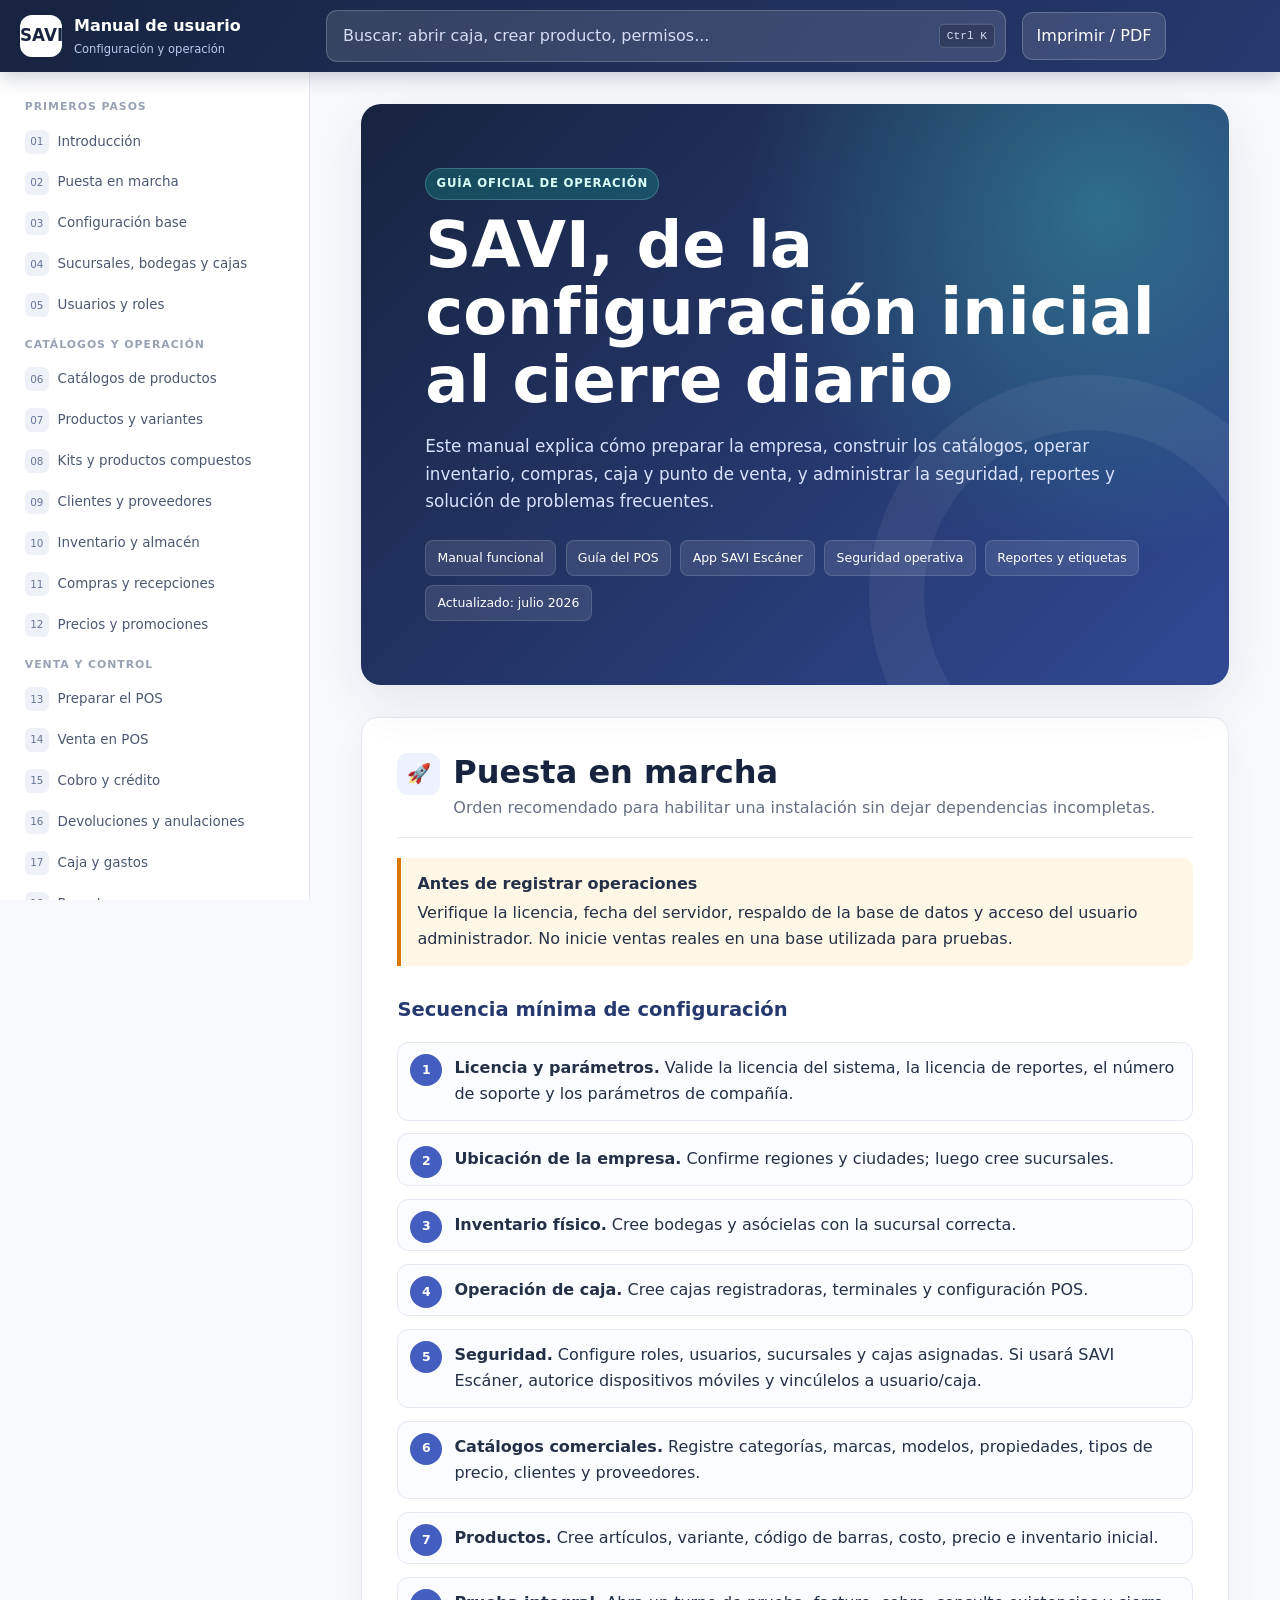
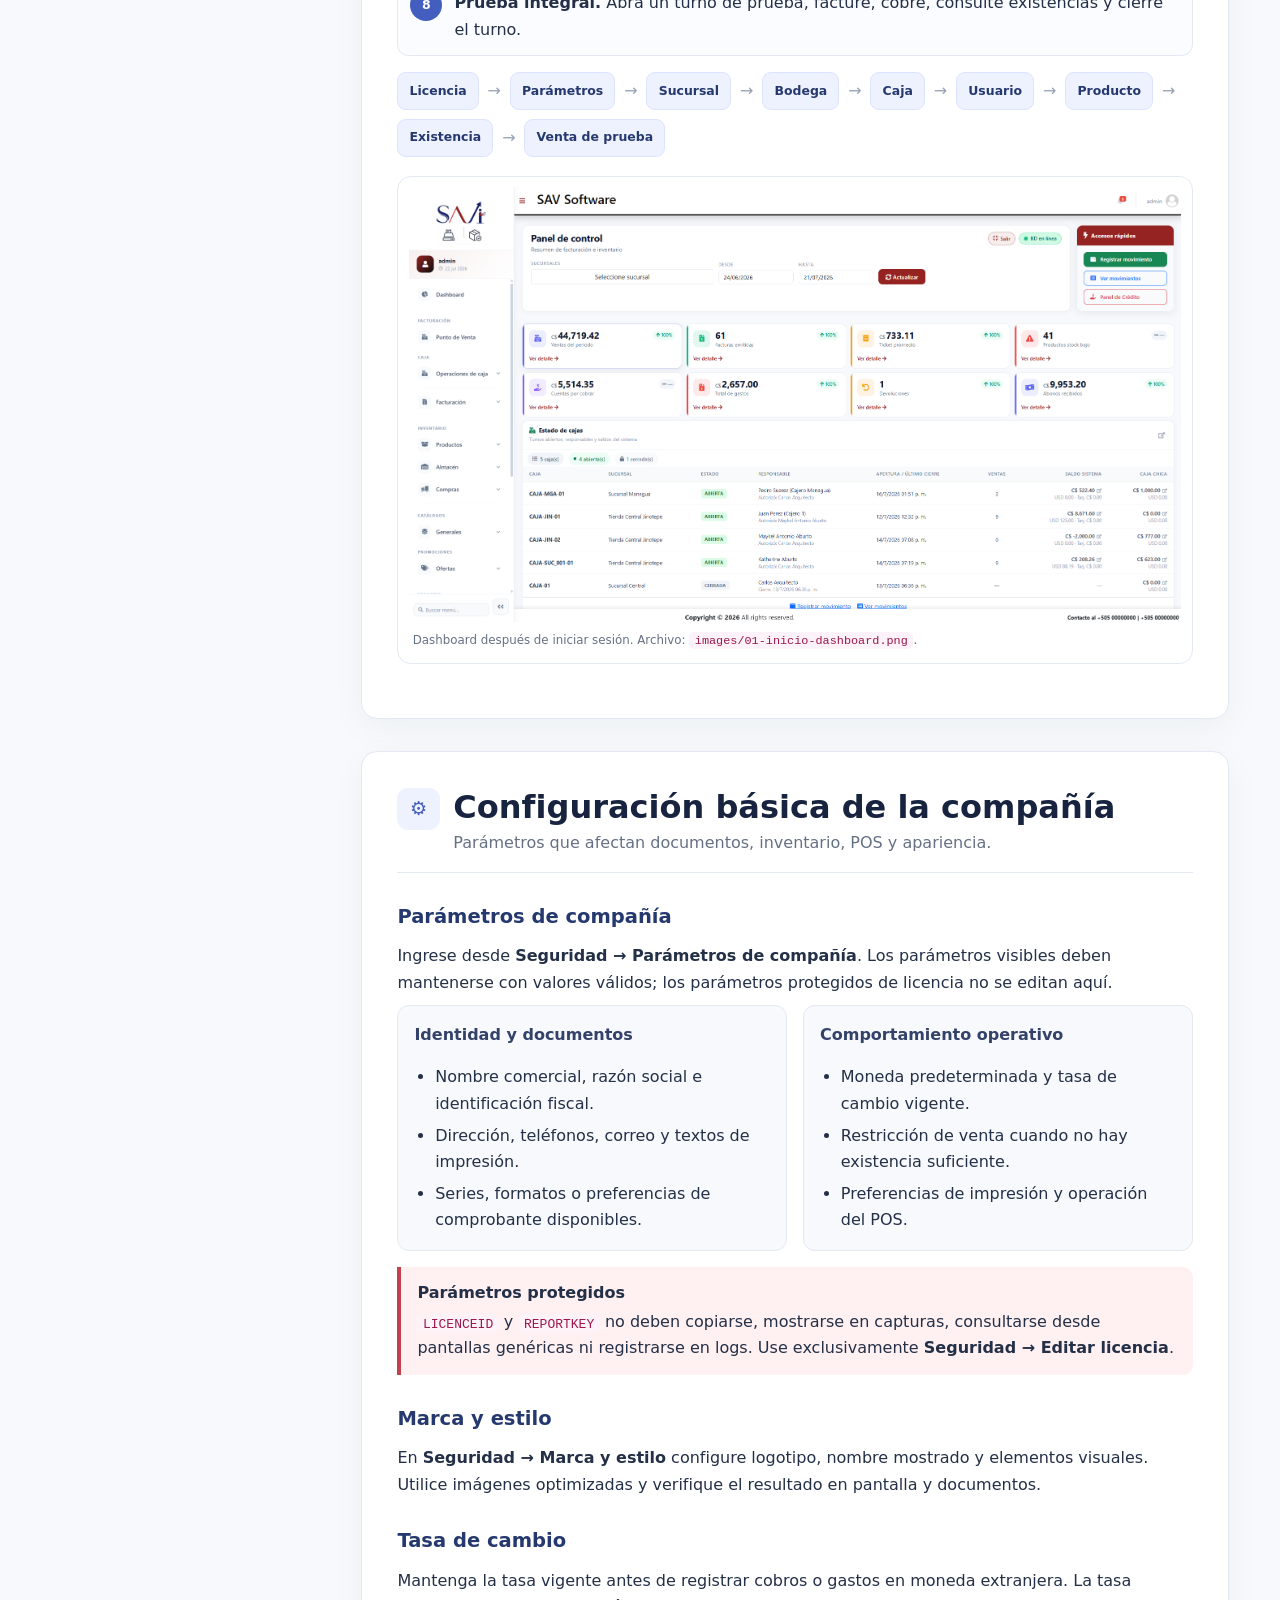
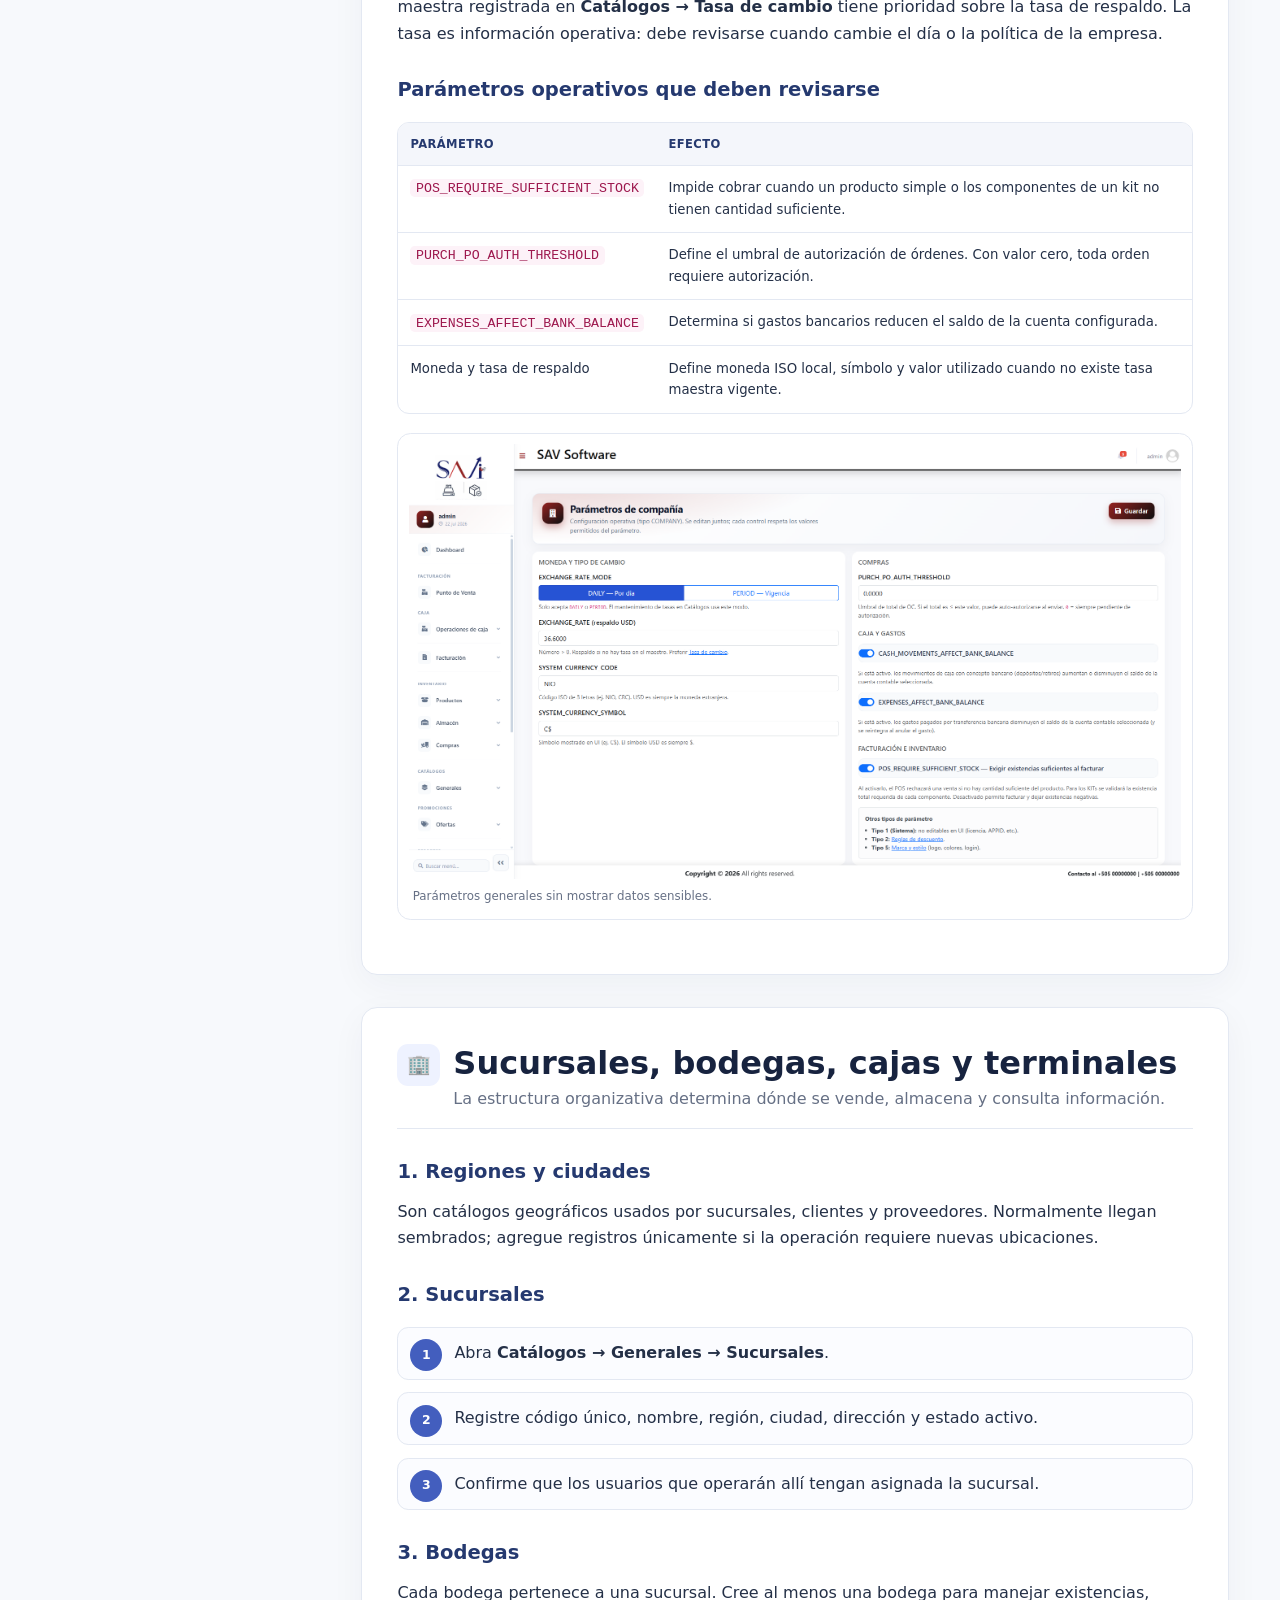
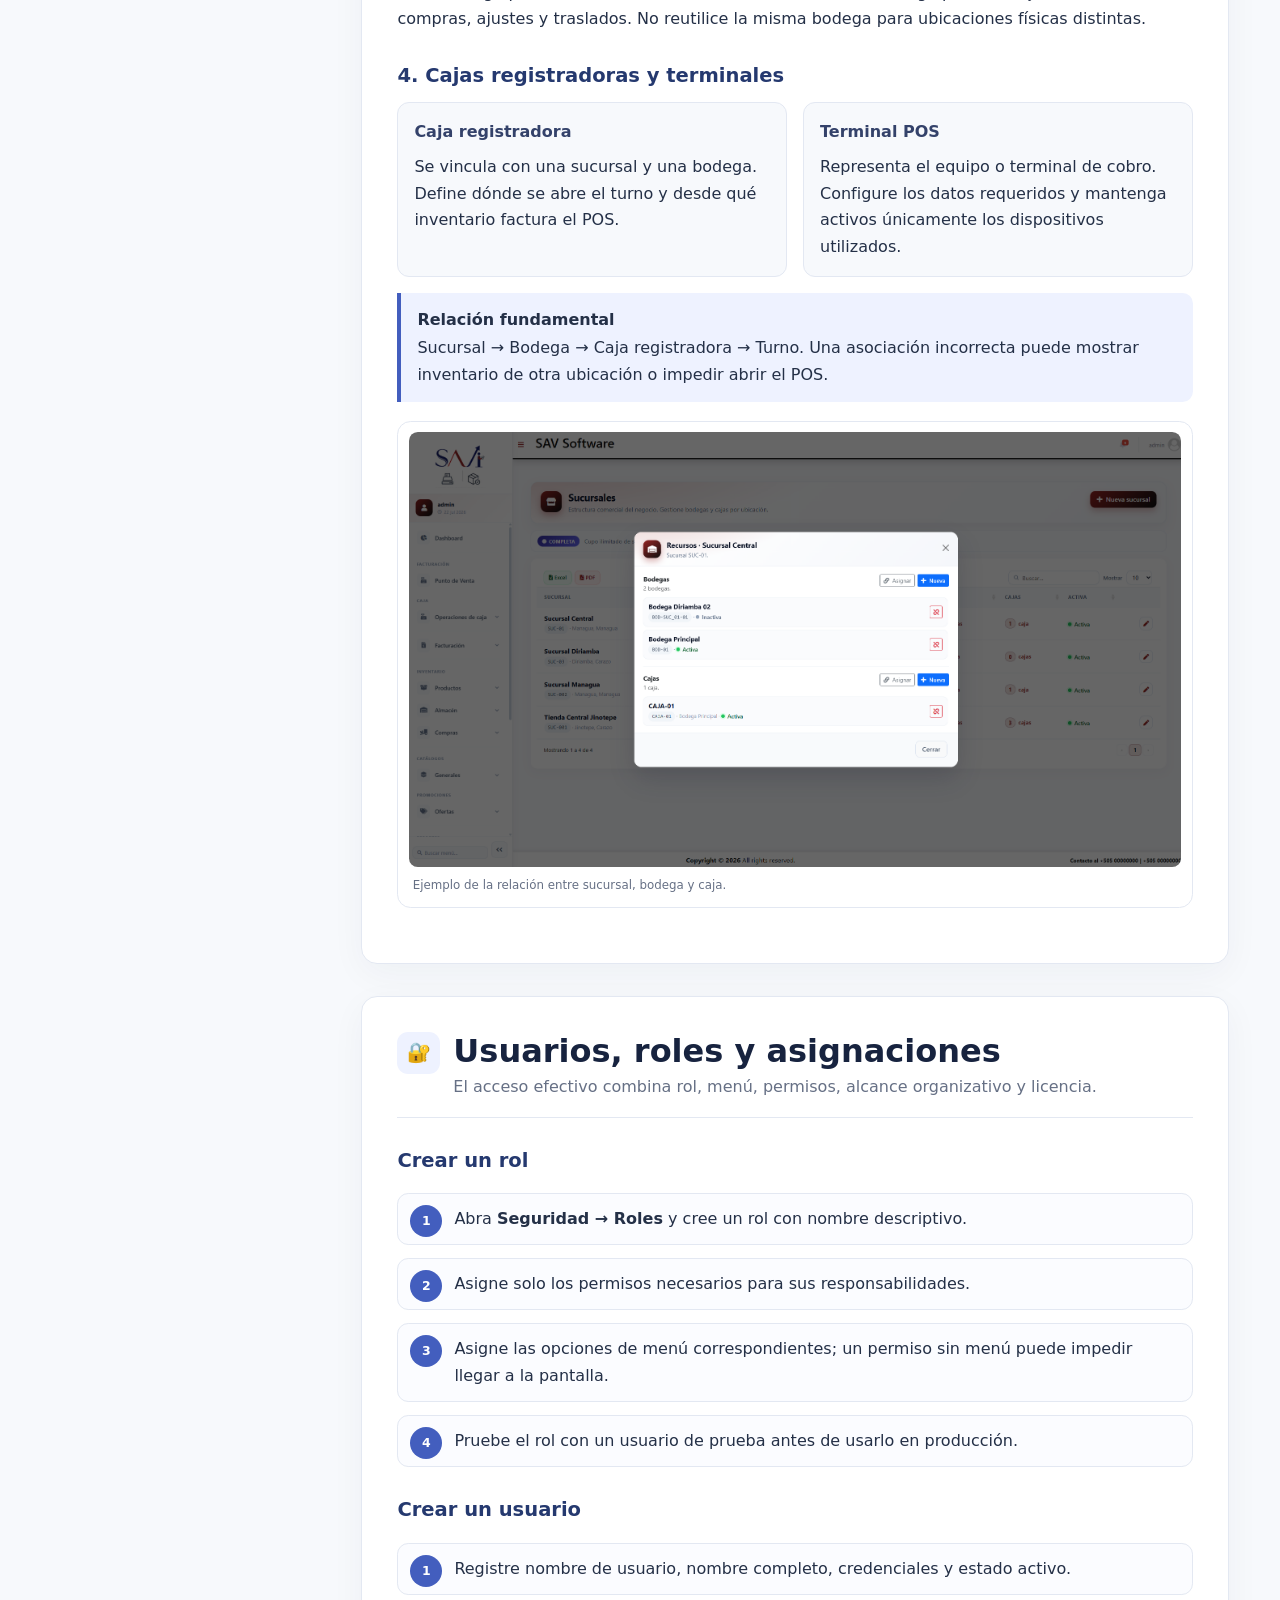
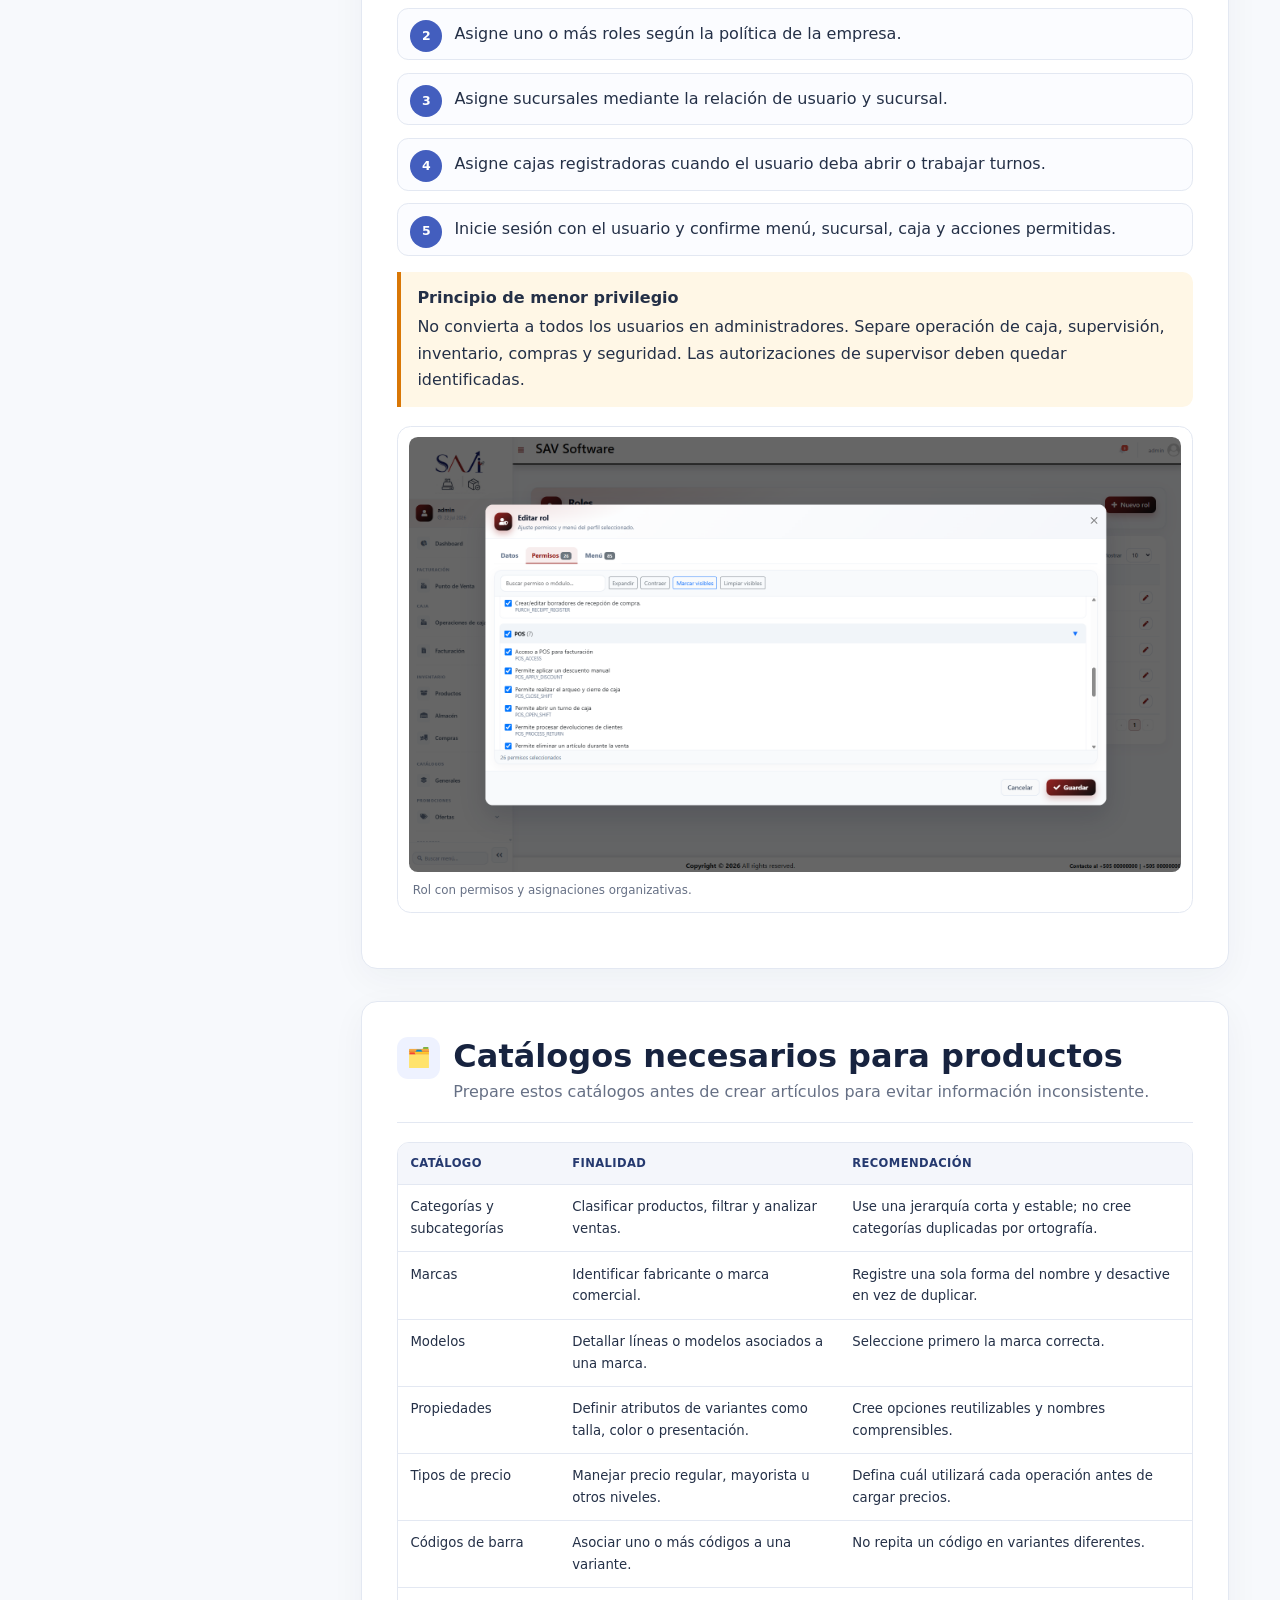
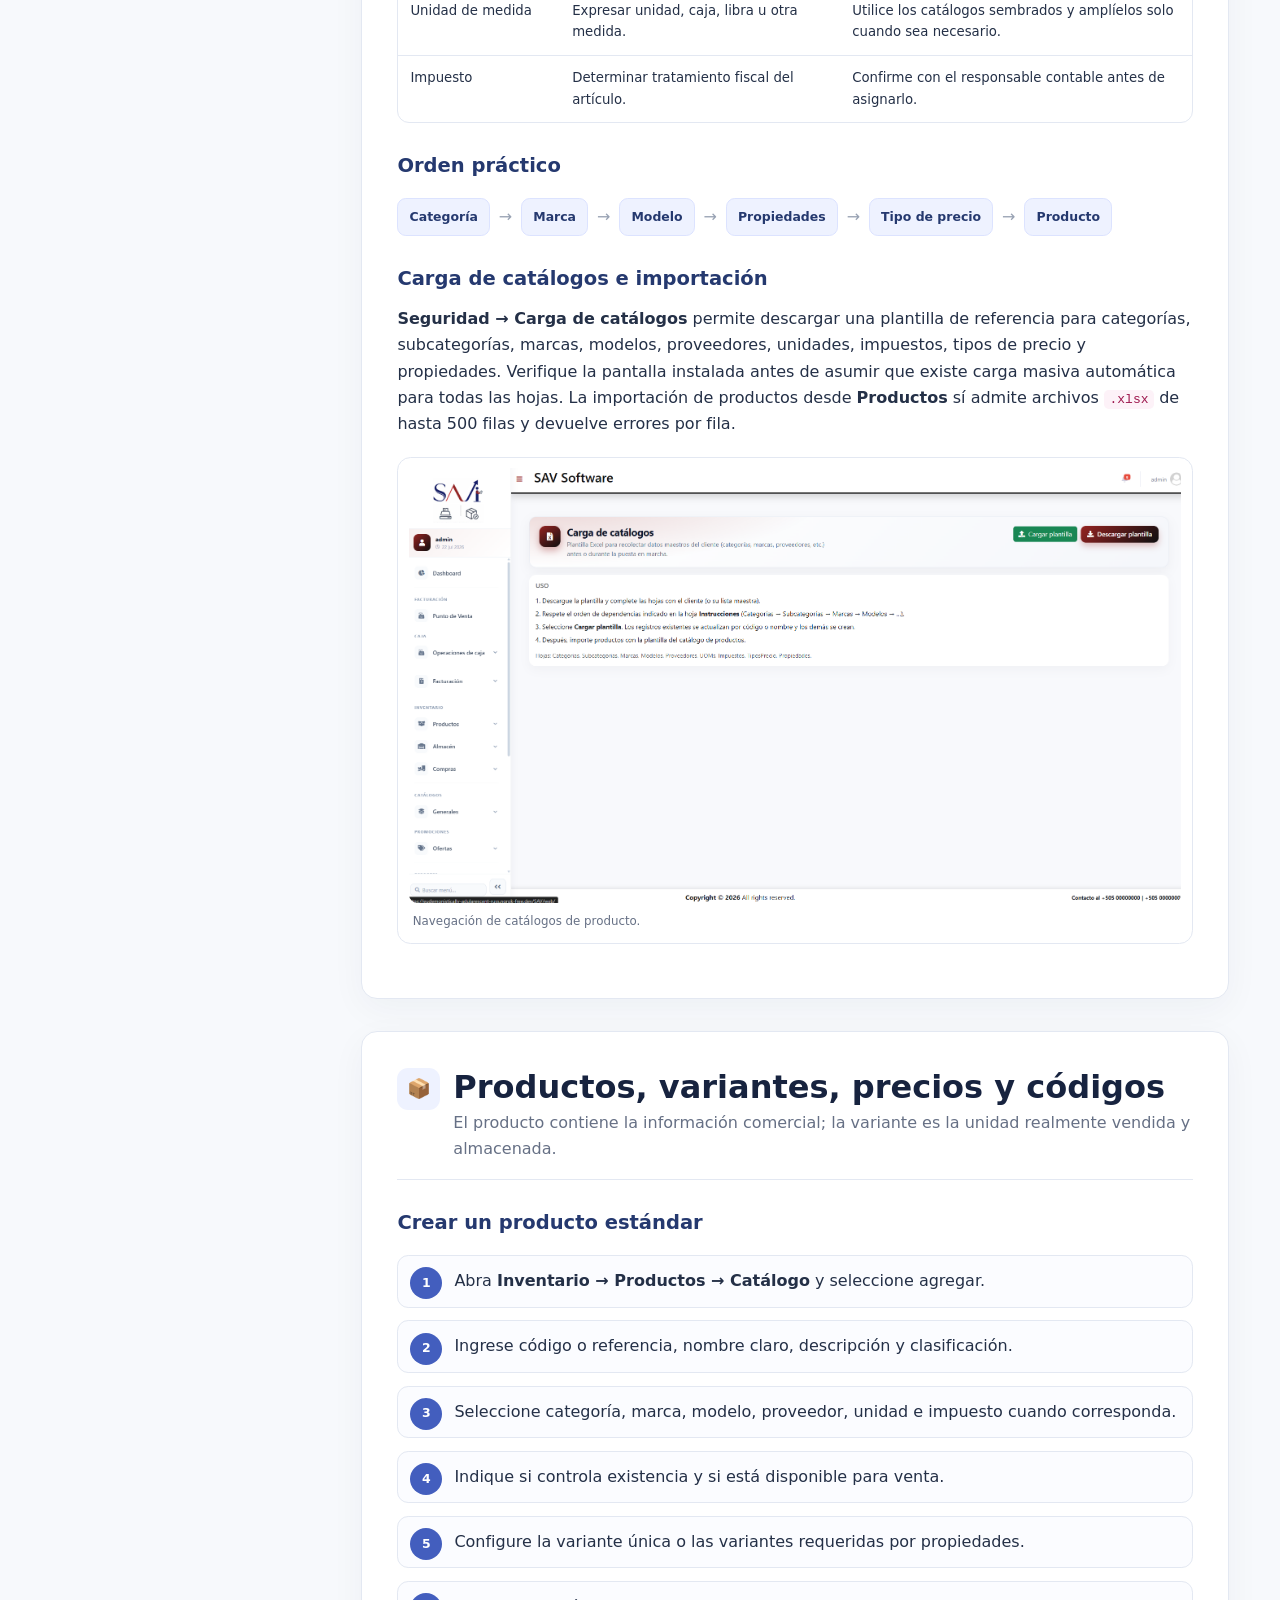
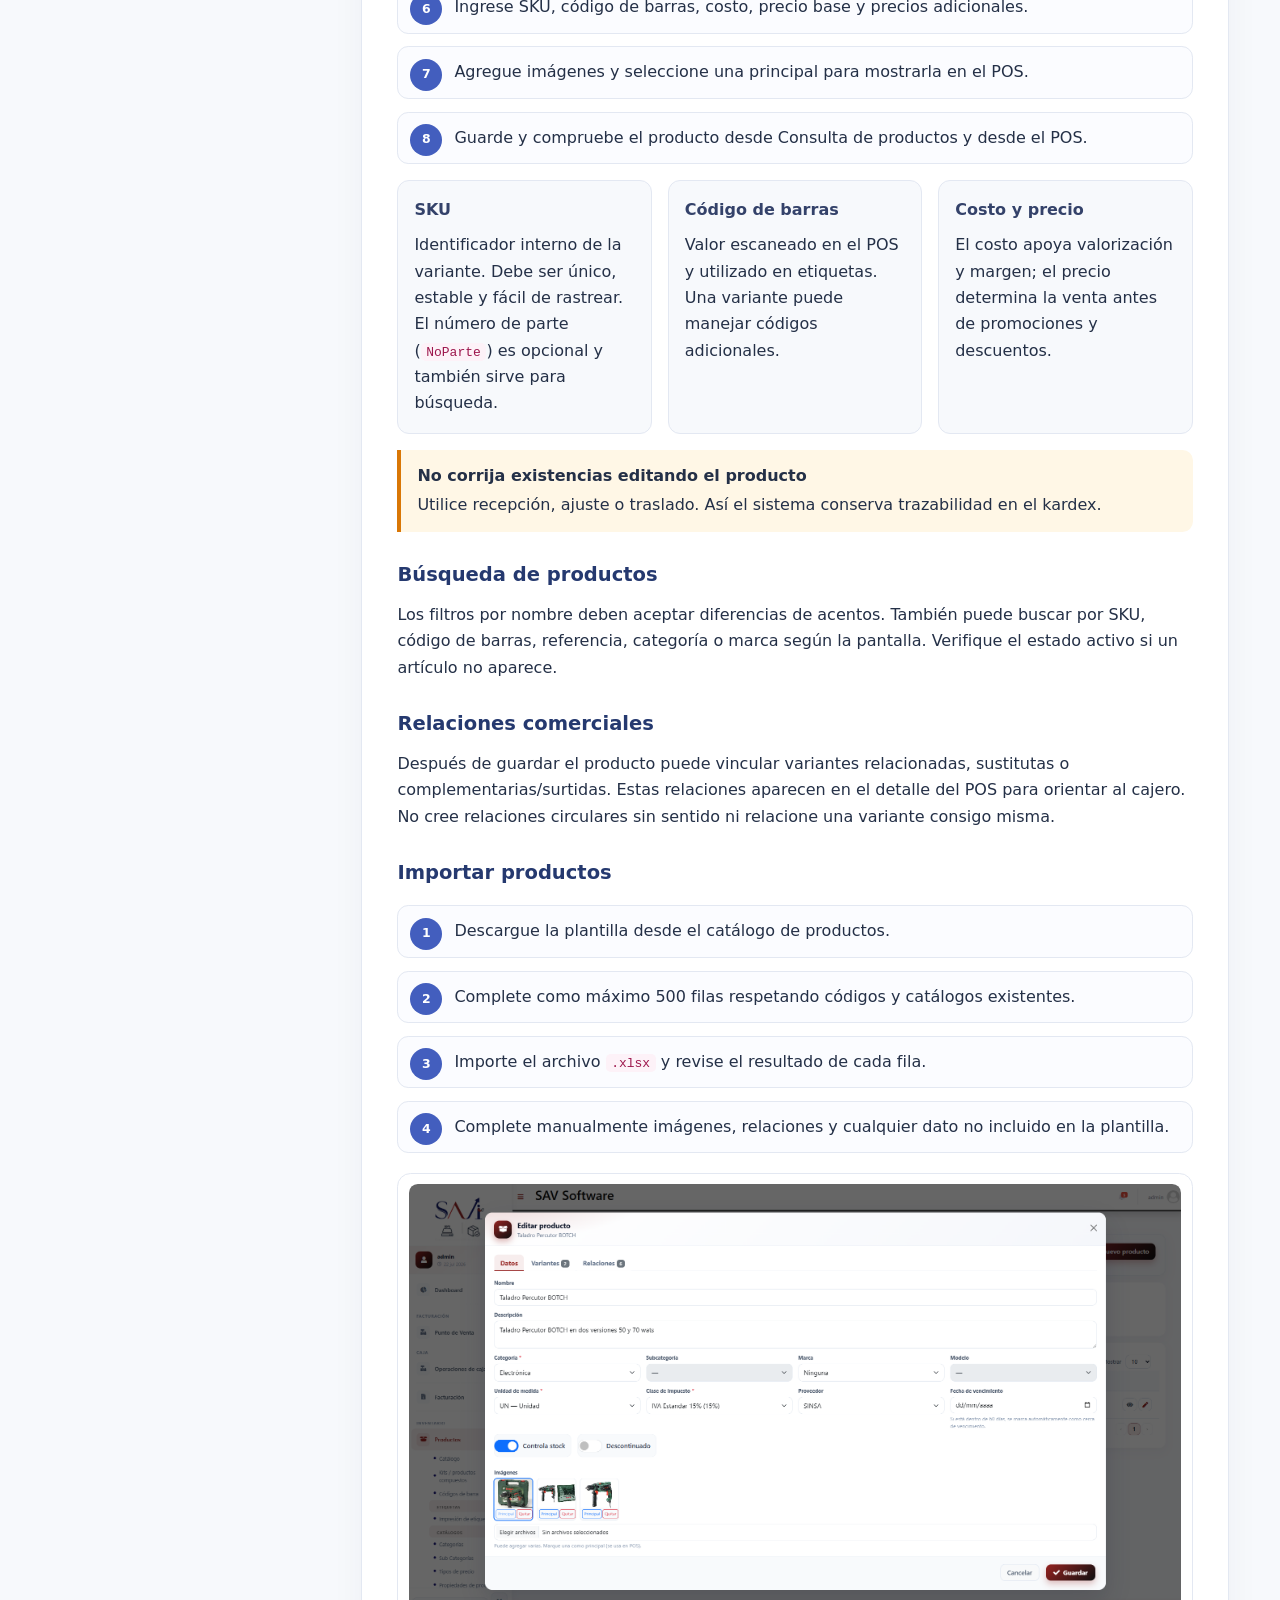
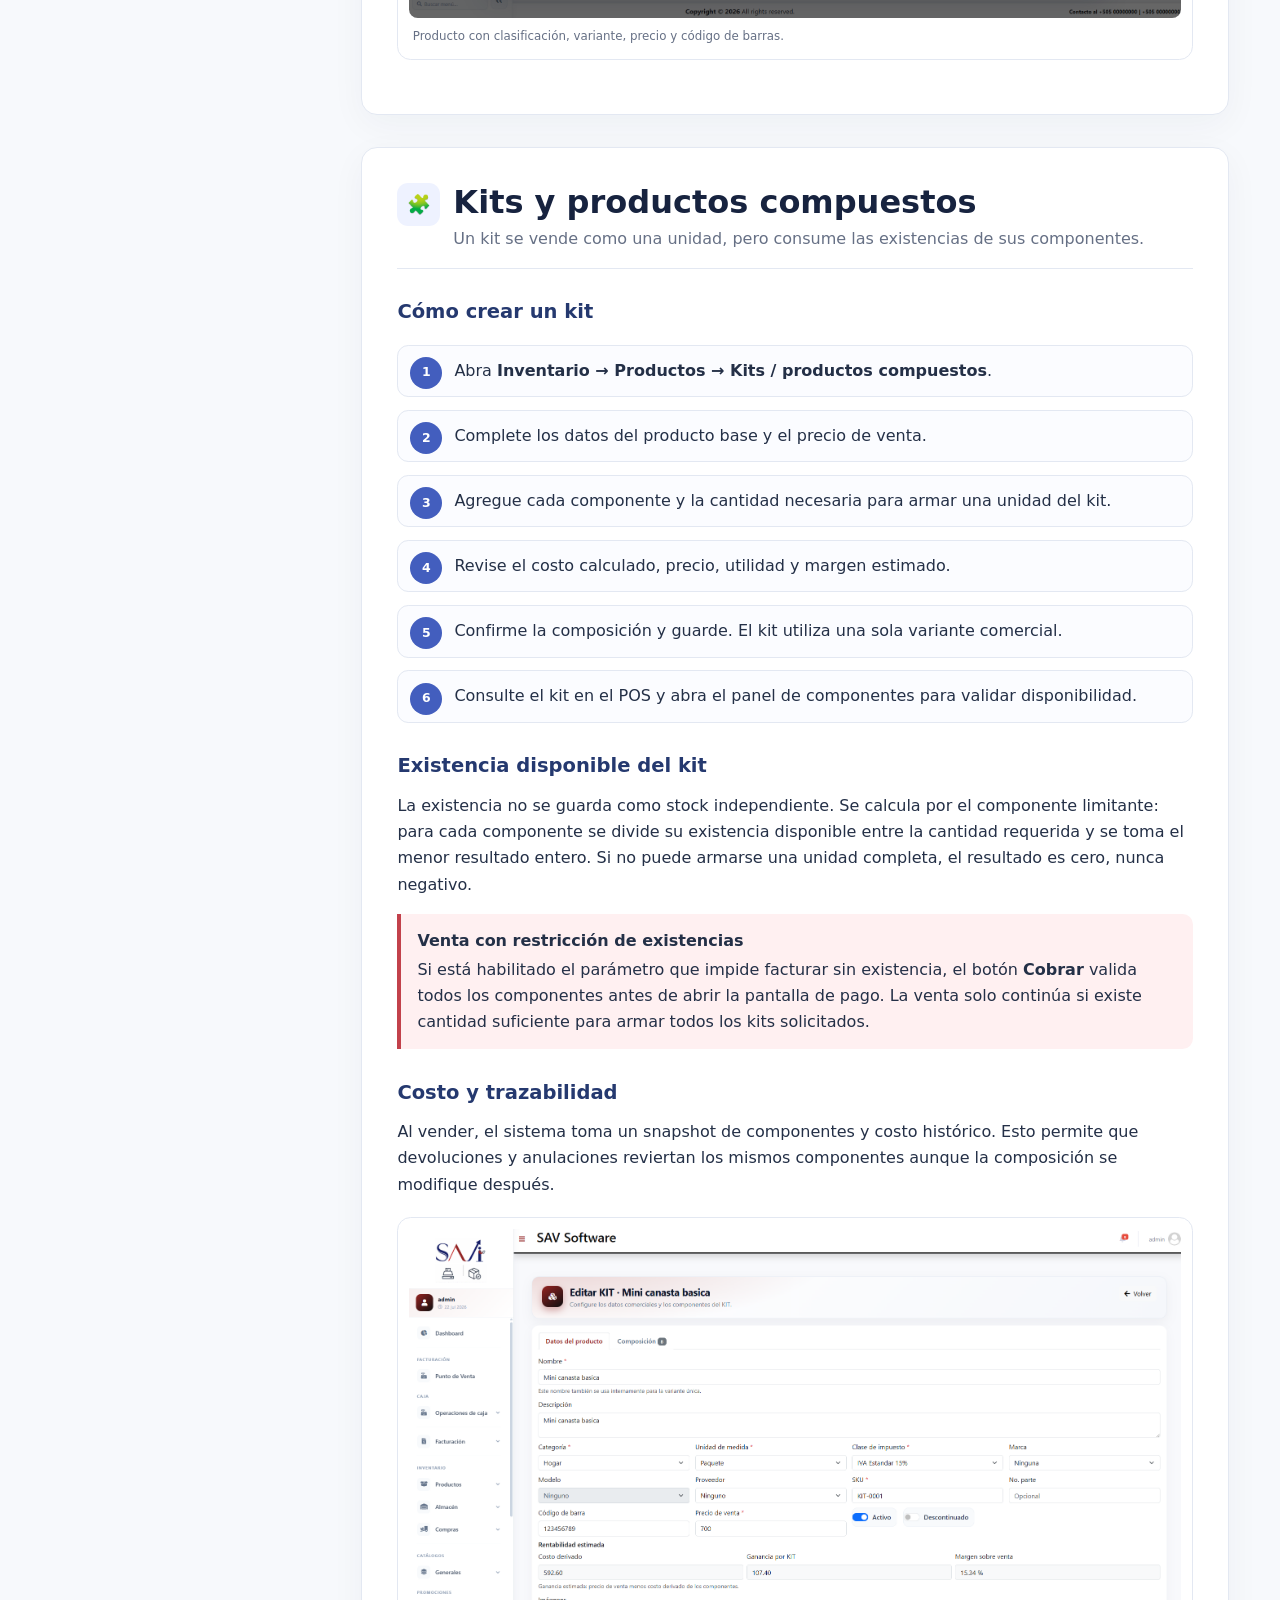
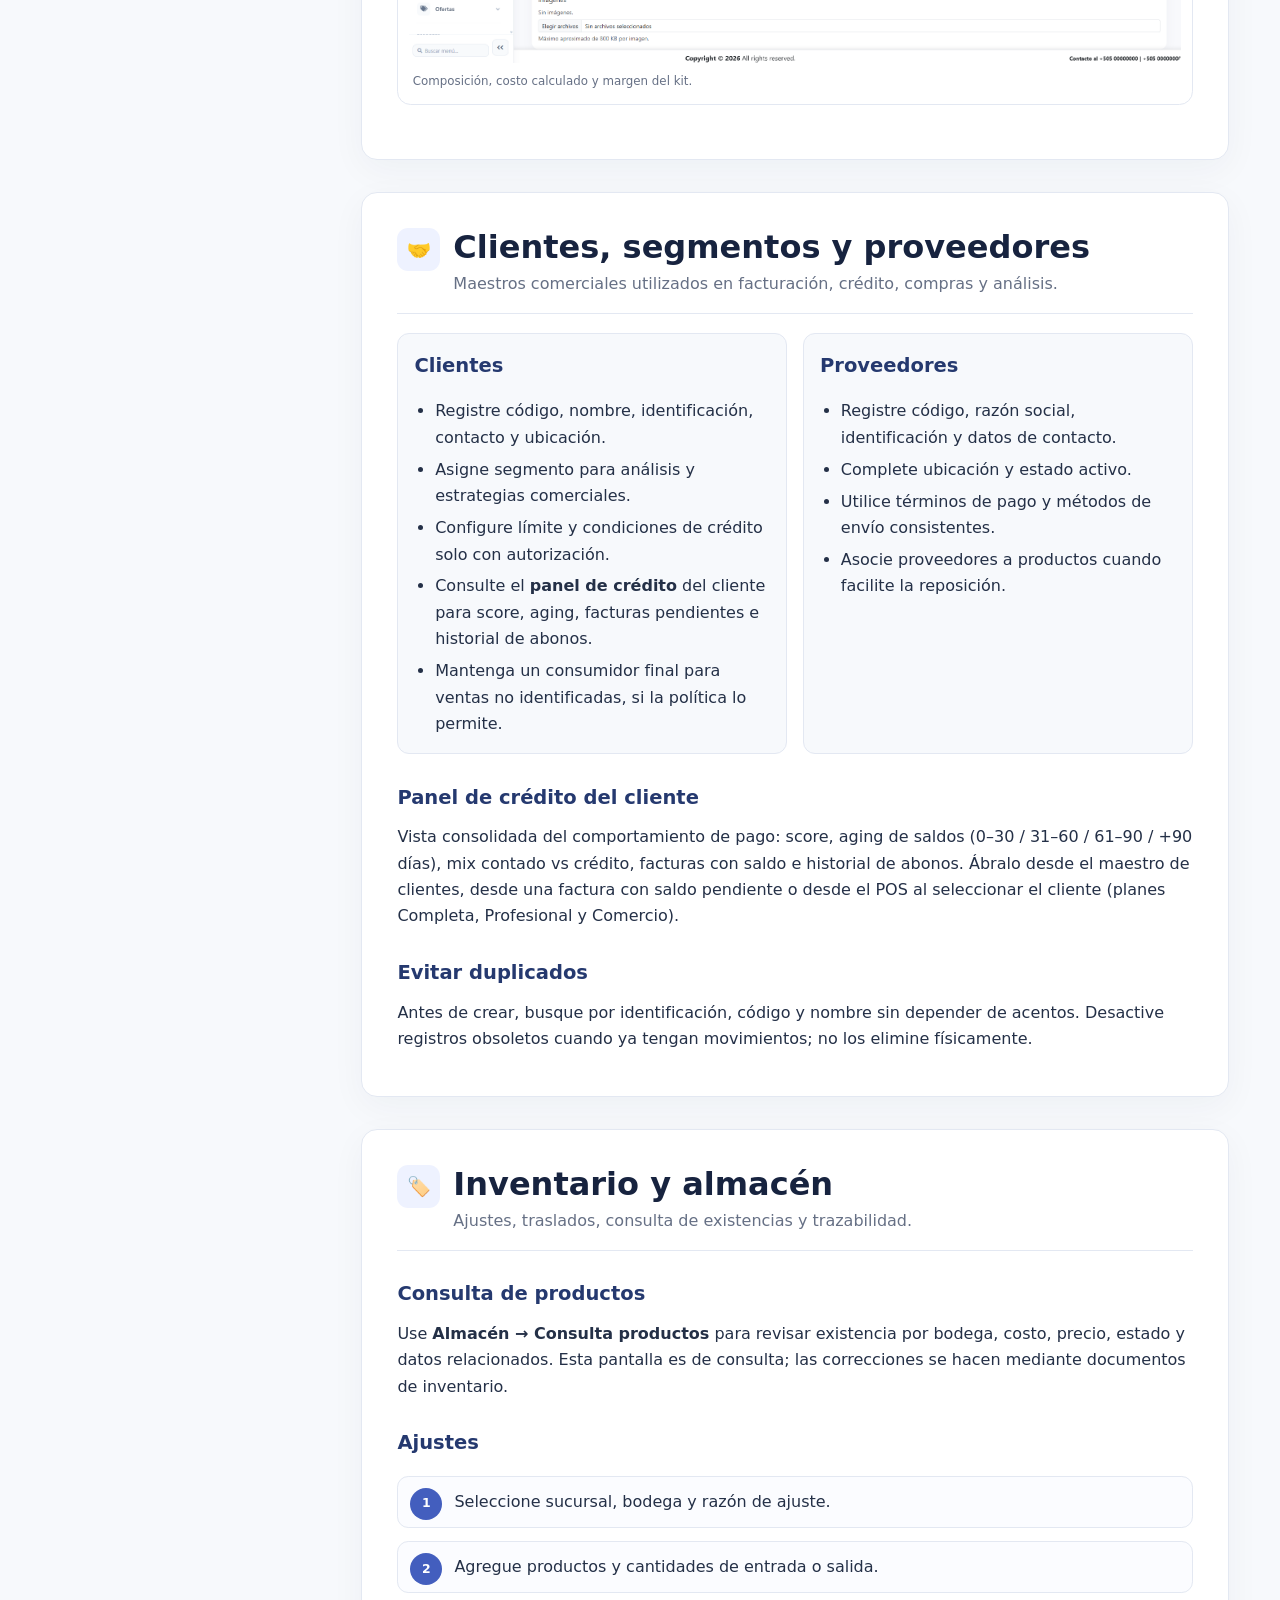
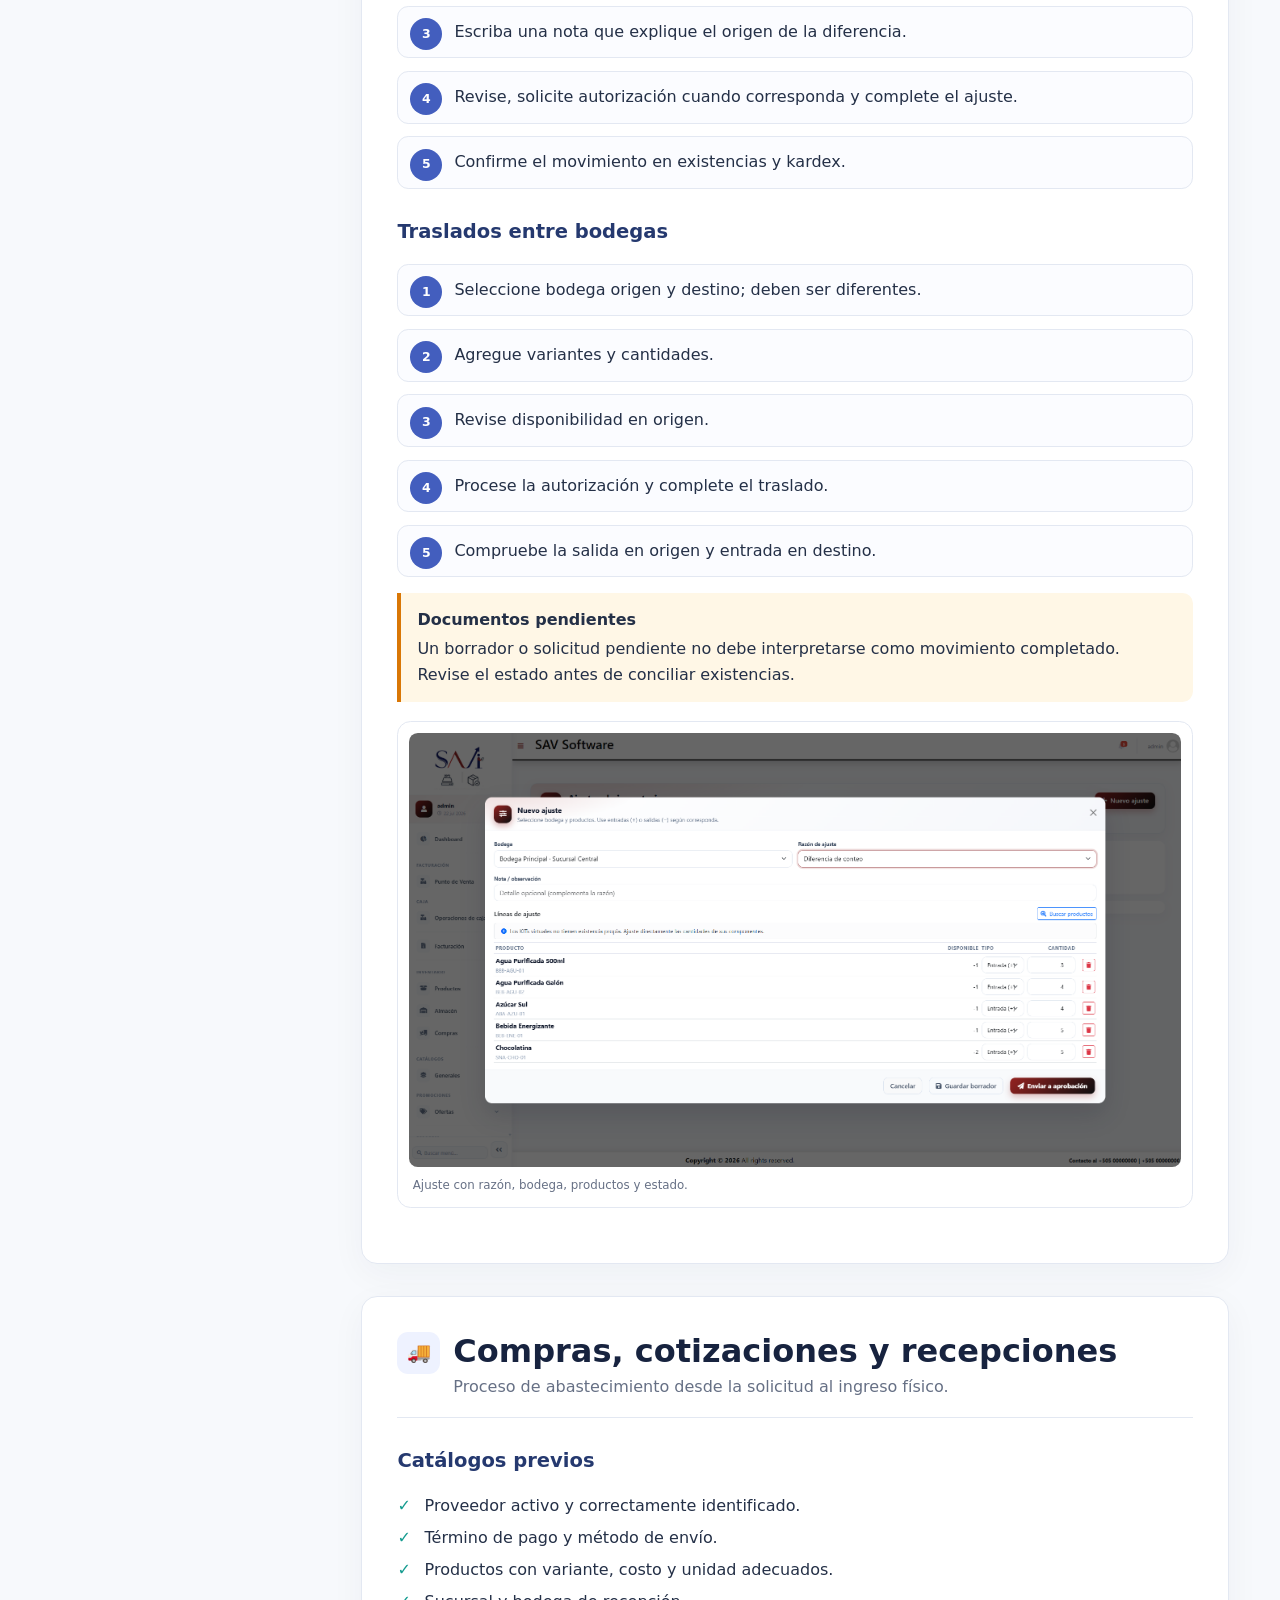
==== commit 3b62e041: "Update index.html" ====
--- a/Help/index.html
+++ b/Help/index.html
@@ -125,7 +125,7 @@
 
                 <figure class="manual-shot">
                     <img src="images/01-inicio-dashboard.png" alt="Dashboard inicial de SAVI">
-                    <figcaption>Captura sugerida: dashboard después de iniciar sesión. Archivo: <code>images/01-inicio-dashboard.png</code>.</figcaption>
+                    <figcaption>Dashboard después de iniciar sesión. Archivo: <code>images/01-inicio-dashboard.png</code>.</figcaption>
                 </figure>
             </section>
 
@@ -198,7 +198,7 @@
 
                 <figure class="manual-shot">
                     <img src="images/02-configuracion-parametros.png" alt="Pantalla de parámetros de compañía">
-                    <figcaption>Captura sugerida: parámetros generales sin mostrar datos sensibles.</figcaption>
+                    <figcaption>Parámetros generales sin mostrar datos sensibles.</figcaption>
                 </figure>
             </section>
 
@@ -250,7 +250,7 @@
 
                 <figure class="manual-shot">
                     <img src="images/03-sucursales-bodegas-cajas.png" alt="Configuración de sucursales, bodegas y cajas">
-                    <figcaption>Captura sugerida: ejemplo de la relación entre sucursal, bodega y caja.</figcaption>
+                    <figcaption>Ejemplo de la relación entre sucursal, bodega y caja.</figcaption>
                 </figure>
             </section>
 
@@ -288,7 +288,7 @@
 
                 <figure class="manual-shot">
                     <img src="images/04-usuarios-roles.png" alt="Usuarios y roles de SAVI">
-                    <figcaption>Captura sugerida: rol con permisos y asignaciones organizativas.</figcaption>
+                    <figcaption>Rol con permisos y asignaciones organizativas.</figcaption>
                 </figure>
             </section>
 
@@ -334,7 +334,7 @@
 
                 <figure class="manual-shot">
                     <img src="images/05-catalogos-producto.png" alt="Catálogos para crear productos">
-                    <figcaption>Captura sugerida: navegación de catálogos de producto.</figcaption>
+                    <figcaption>Navegación de catálogos de producto.</figcaption>
                 </figure>
             </section>
 
@@ -403,7 +403,7 @@
 
                 <figure class="manual-shot">
                     <img src="images/06-producto-edicion.png" alt="Edición de un producto SAVI">
-                    <figcaption>Captura sugerida: producto con clasificación, variante, precio y código de barras.</figcaption>
+                    <figcaption>Producto con clasificación, variante, precio y código de barras.</figcaption>
                 </figure>
             </section>
 
@@ -448,7 +448,7 @@
 
                 <figure class="manual-shot">
                     <img src="images/07-kit-composicion.png" alt="Composición y margen de un kit">
-                    <figcaption>Captura sugerida: composición, costo calculado y margen del kit.</figcaption>
+                    <figcaption>Composición, costo calculado y margen del kit.</figcaption>
                 </figure>
             </section>
 
@@ -540,7 +540,7 @@
 
                 <figure class="manual-shot">
                     <img src="images/08-ajuste-inventario.png" alt="Ajuste de inventario">
-                    <figcaption>Captura sugerida: ajuste con razón, bodega, productos y estado.</figcaption>
+                    <figcaption>Ajuste con razón, bodega, productos y estado.</figcaption>
                 </figure>
             </section>
 
@@ -591,7 +591,7 @@
 
                 <figure class="manual-shot">
                     <img src="images/09-orden-compra.png" alt="Orden de compra SAVI">
-                    <figcaption>Captura sugerida: orden con proveedor, bodega, líneas, costos y estado.</figcaption>
+                    <figcaption>Orden con proveedor, bodega, líneas, costos y estado.</figcaption>
                 </figure>
             </section>
 
@@ -638,7 +638,7 @@
 
                 <figure class="manual-shot">
                     <img src="images/10-promociones.png" alt="Configuración de promociones SAVI">
-                    <figcaption>Captura sugerida: promoción con vigencia, alcance, condición y beneficio.</figcaption>
+                    <figcaption>Promoción con vigencia, alcance, condición y beneficio.</figcaption>
                 </figure>
             </section>
 
@@ -679,7 +679,7 @@
 
                 <figure class="manual-shot">
                     <img src="images/11-pos-apertura.png" alt="Apertura de turno POS">
-                    <figcaption>Captura sugerida: apertura con fondo, denominaciones y autorización.</figcaption>
+                    <figcaption>Apertura con fondo, denominaciones y autorización.</figcaption>
                 </figure>
             </section>
 
@@ -787,7 +787,7 @@
 
                 <figure class="manual-shot">
                     <img src="images/14-pos-cobro.png" alt="Modal de cobro POS">
-                    <figcaption>Captura sugerida: grupo Exacto/Agregar, formas de pago y saldo.</figcaption>
+                    <figcaption>Grupo Exacto/Agregar, formas de pago y saldo.</figcaption>
                 </figure>
             </section>
 
@@ -841,7 +841,7 @@
 
                 <figure class="manual-shot">
                     <img src="images/16-devoluciones.png" alt="Proceso de devolución">
-                    <figcaption>Captura sugerida: selección de factura, líneas, motivo y autorización.</figcaption>
+                    <figcaption>Selección de factura, líneas, motivo y autorización.</figcaption>
                 </figure>
             </section>
 
@@ -949,7 +949,7 @@
 
                 <figure class="manual-shot">
                     <img src="images/18-reportes.png" alt="Visor dinámico de reportes">
-                    <figcaption>Captura sugerida: filtros, botón Información, tabla, KPIs y gráficos.</figcaption>
+                    <figcaption>Filtros, botón Información, tabla, KPIs y gráficos.</figcaption>
                 </figure>
             </section>
 
@@ -986,7 +986,7 @@
 
                 <figure class="manual-shot">
                     <img src="images/19-etiquetas.png" alt="Generador de etiquetas">
-                    <figcaption>Captura sugerida: búsqueda, seleccionados, cantidades, plantilla y vista previa.</figcaption>
+                    <figcaption>Búsqueda, seleccionados, cantidades, plantilla y vista previa.</figcaption>
                 </figure>
             </section>
 
@@ -1529,7 +1529,7 @@
 
                 <figure class="manual-shot">
                     <img src="images/20-licencias.png" alt="Administración de licencias">
-                    <figcaption>Captura sugerida: licencia del sistema y licencia de reportes sin exponer valores.</figcaption>
+                    <figcaption>Licencia del sistema y licencia de reportes sin exponer valores.</figcaption>
                 </figure>
             </section>
 
